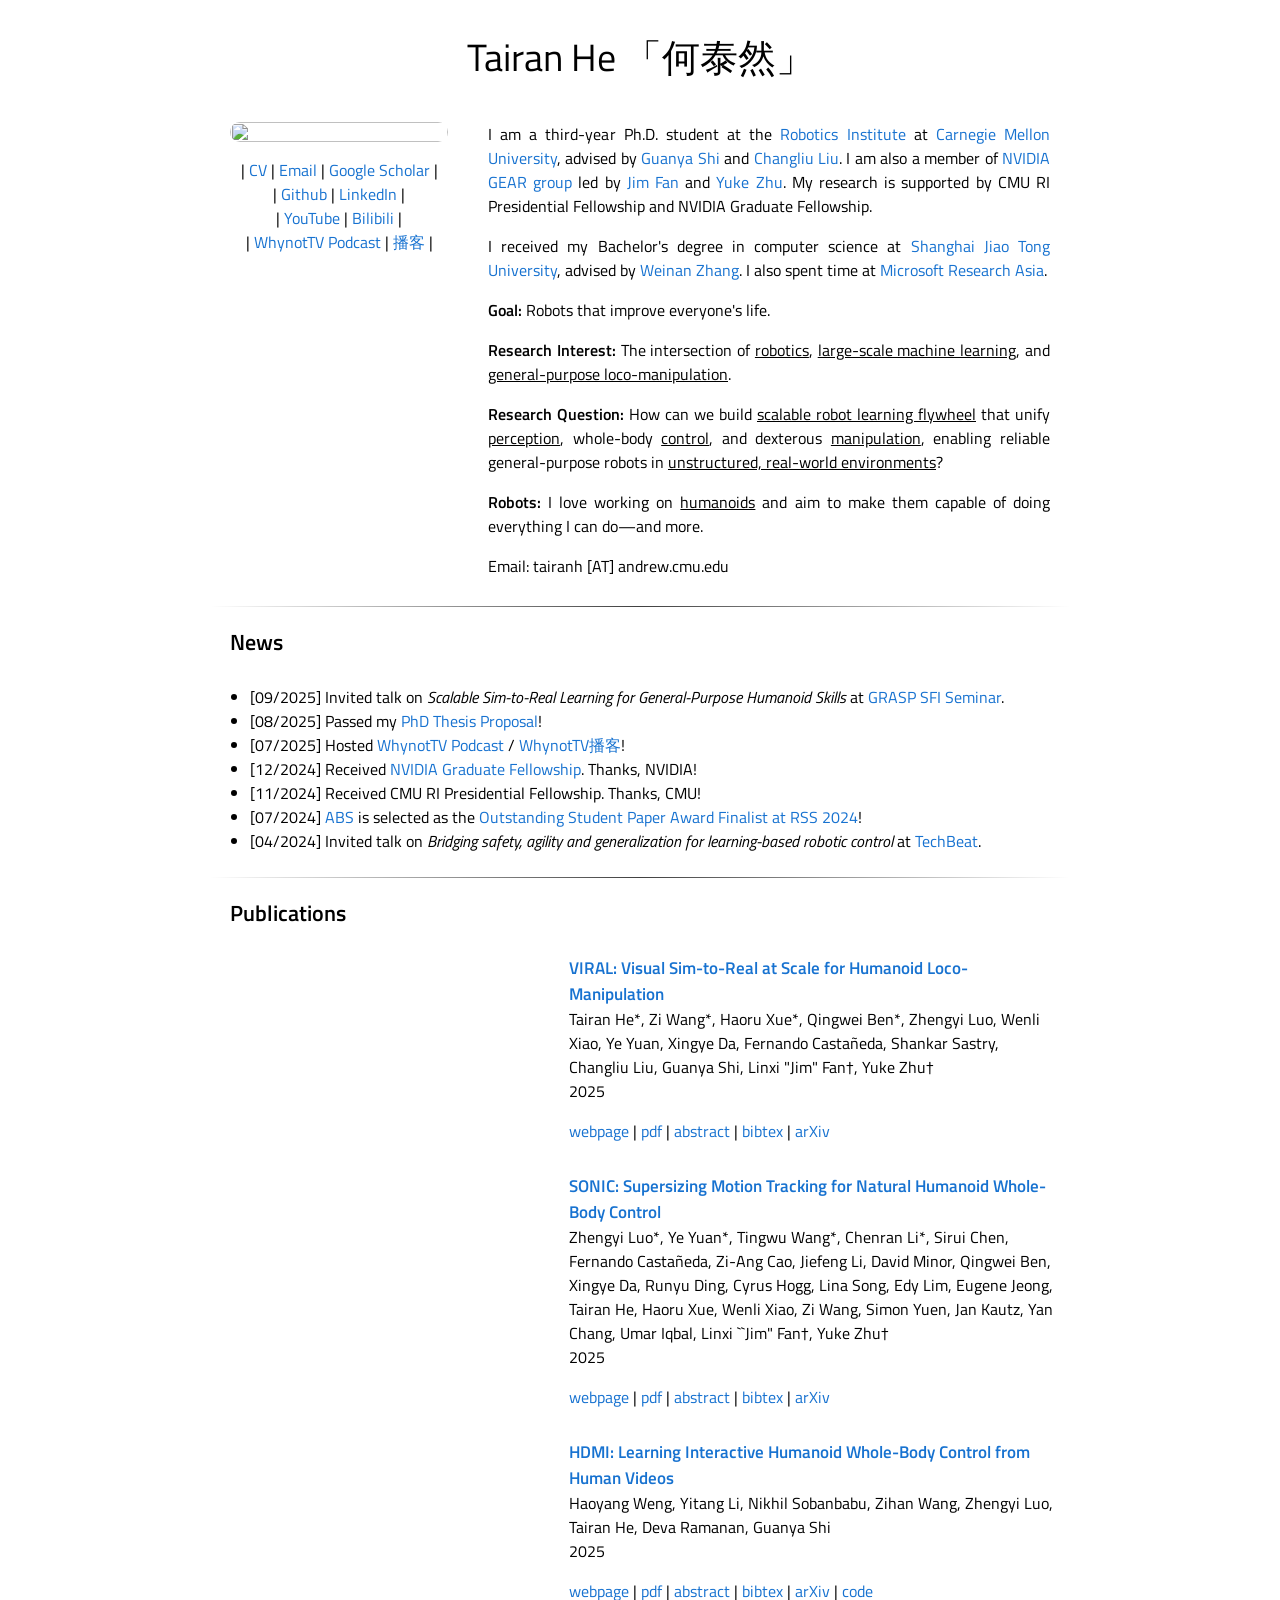
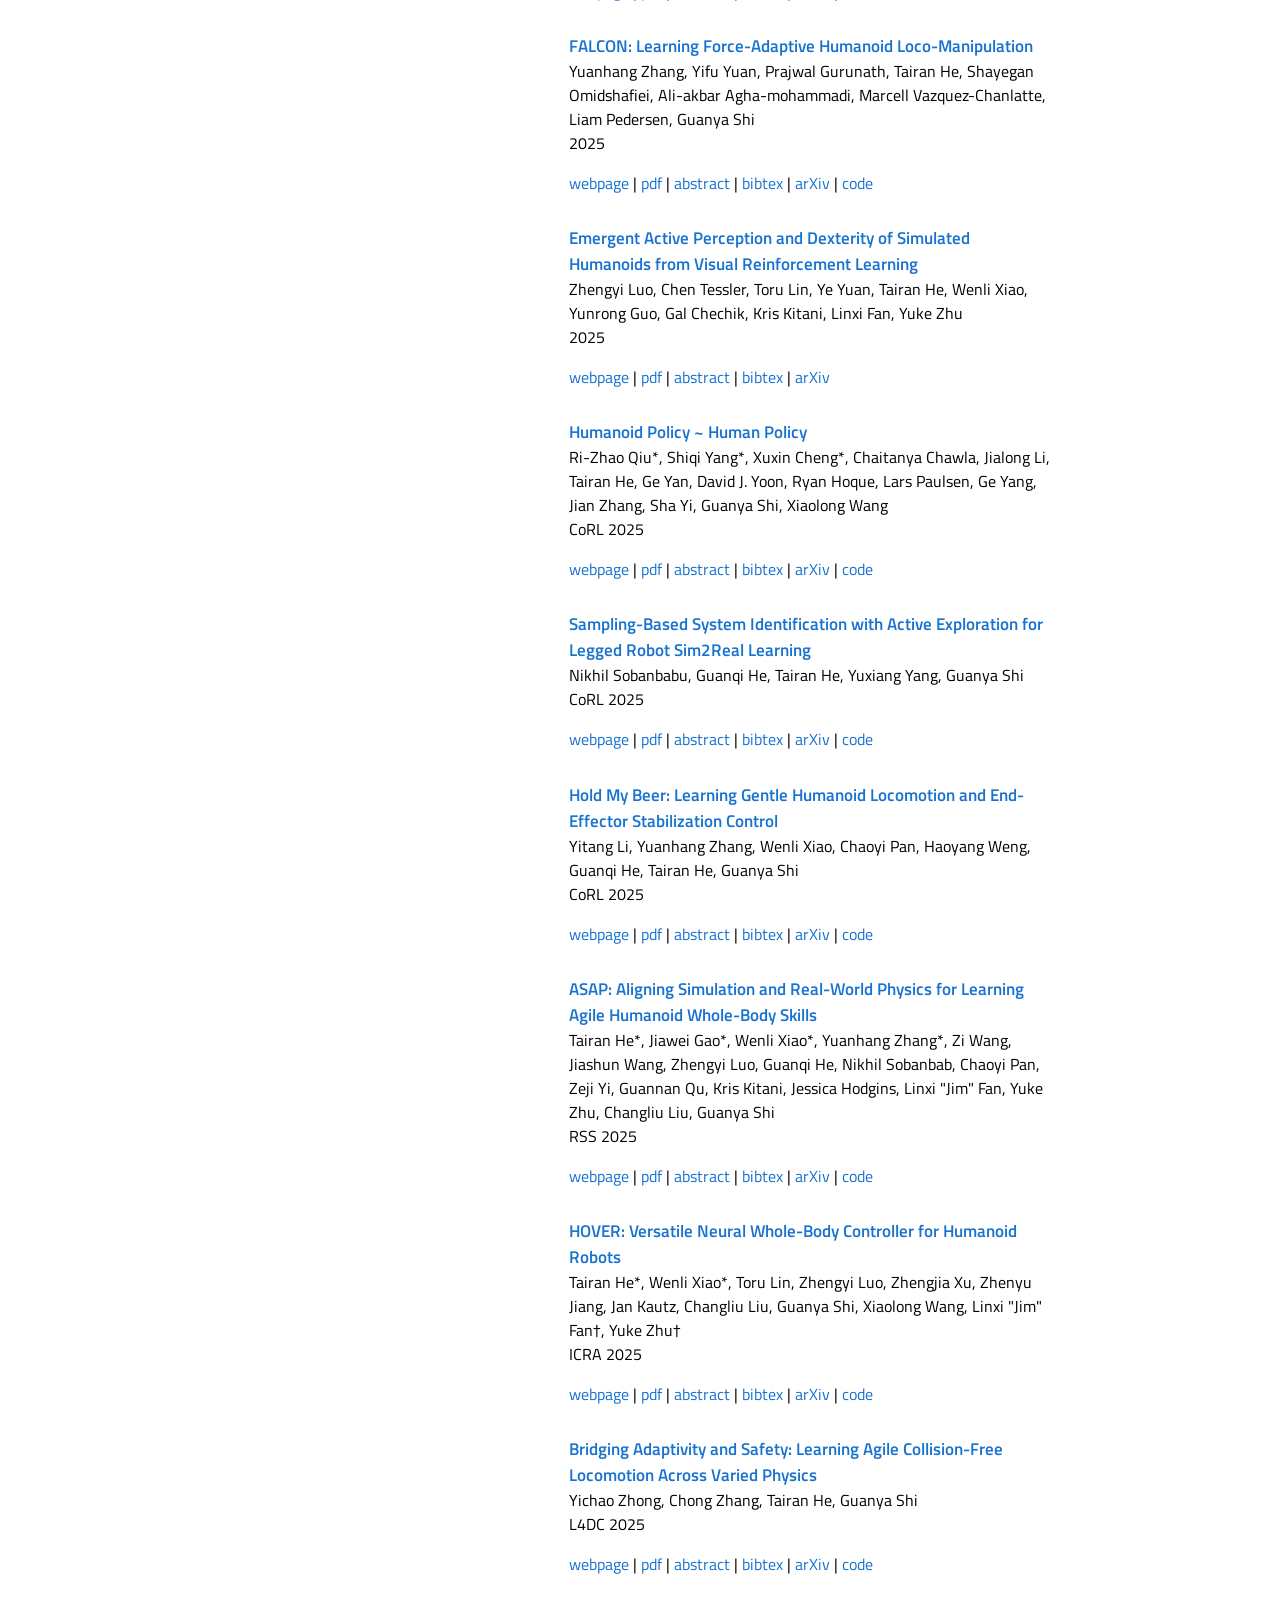
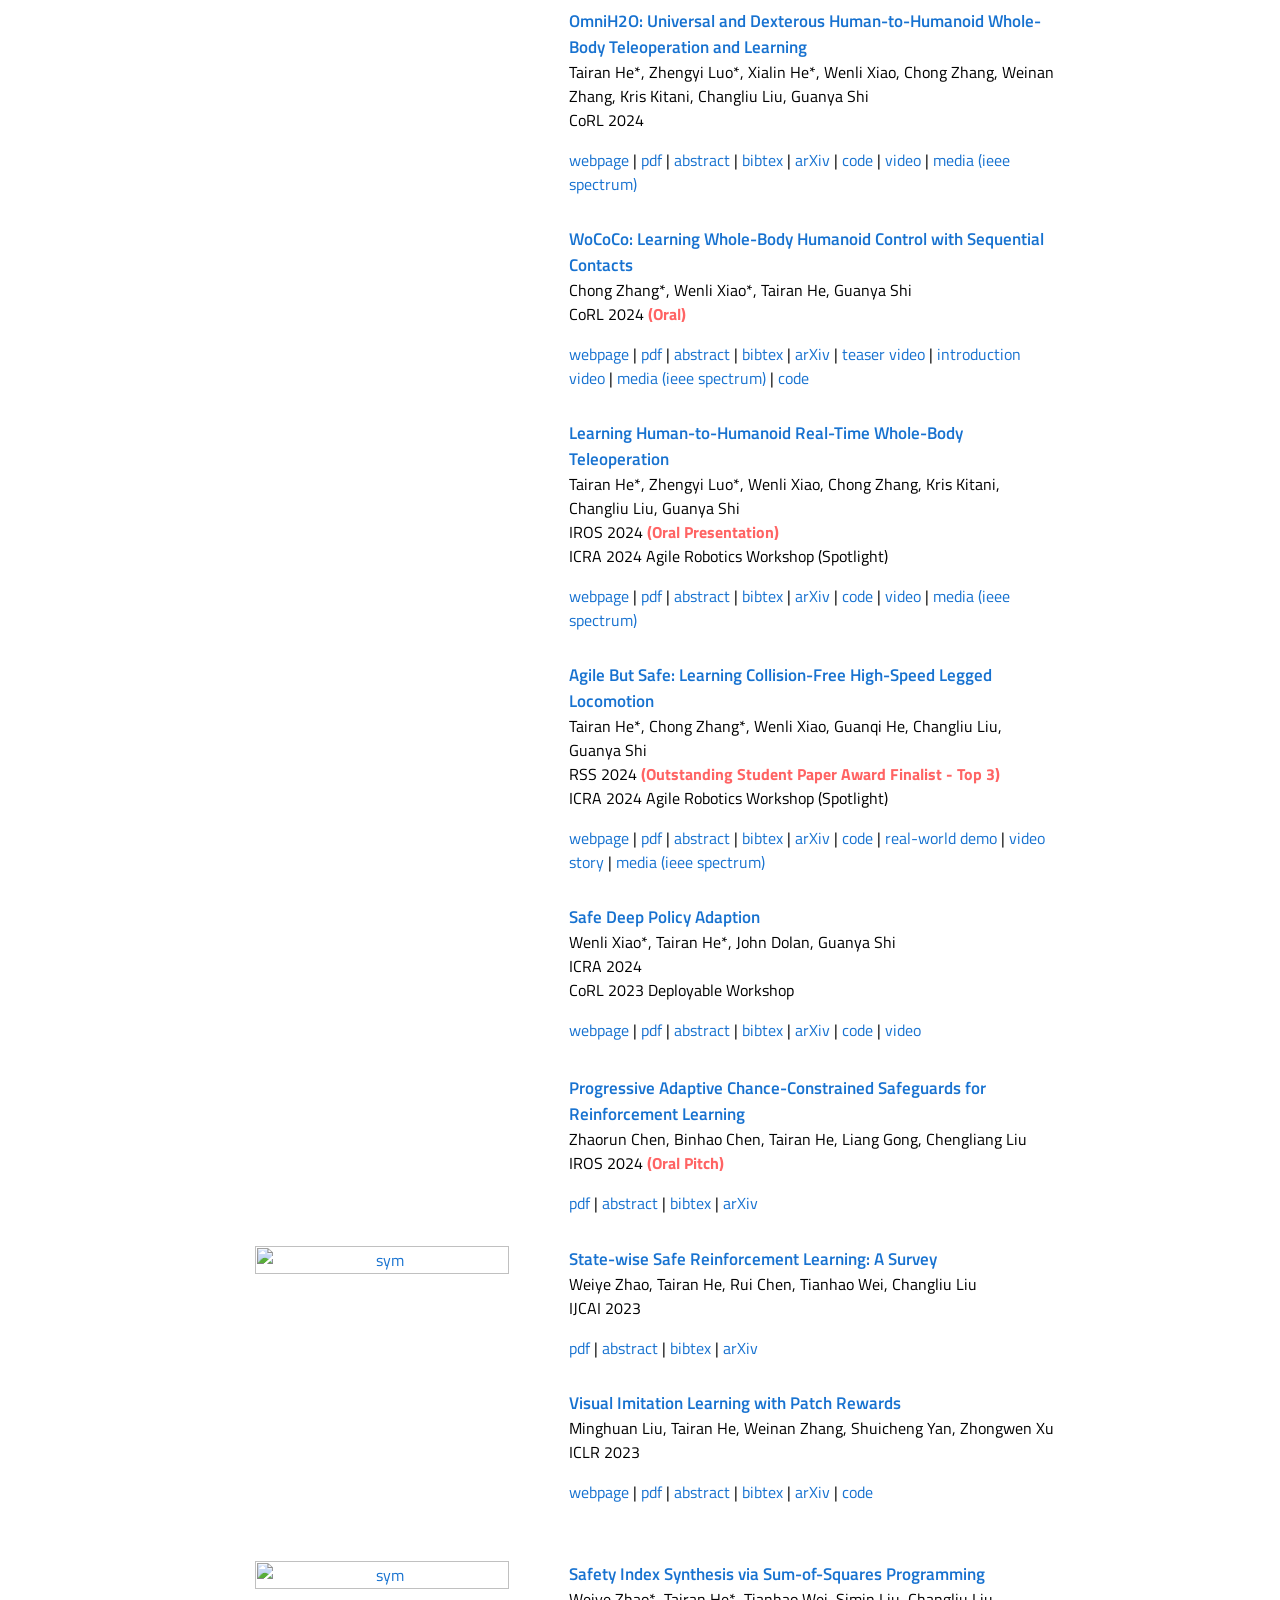
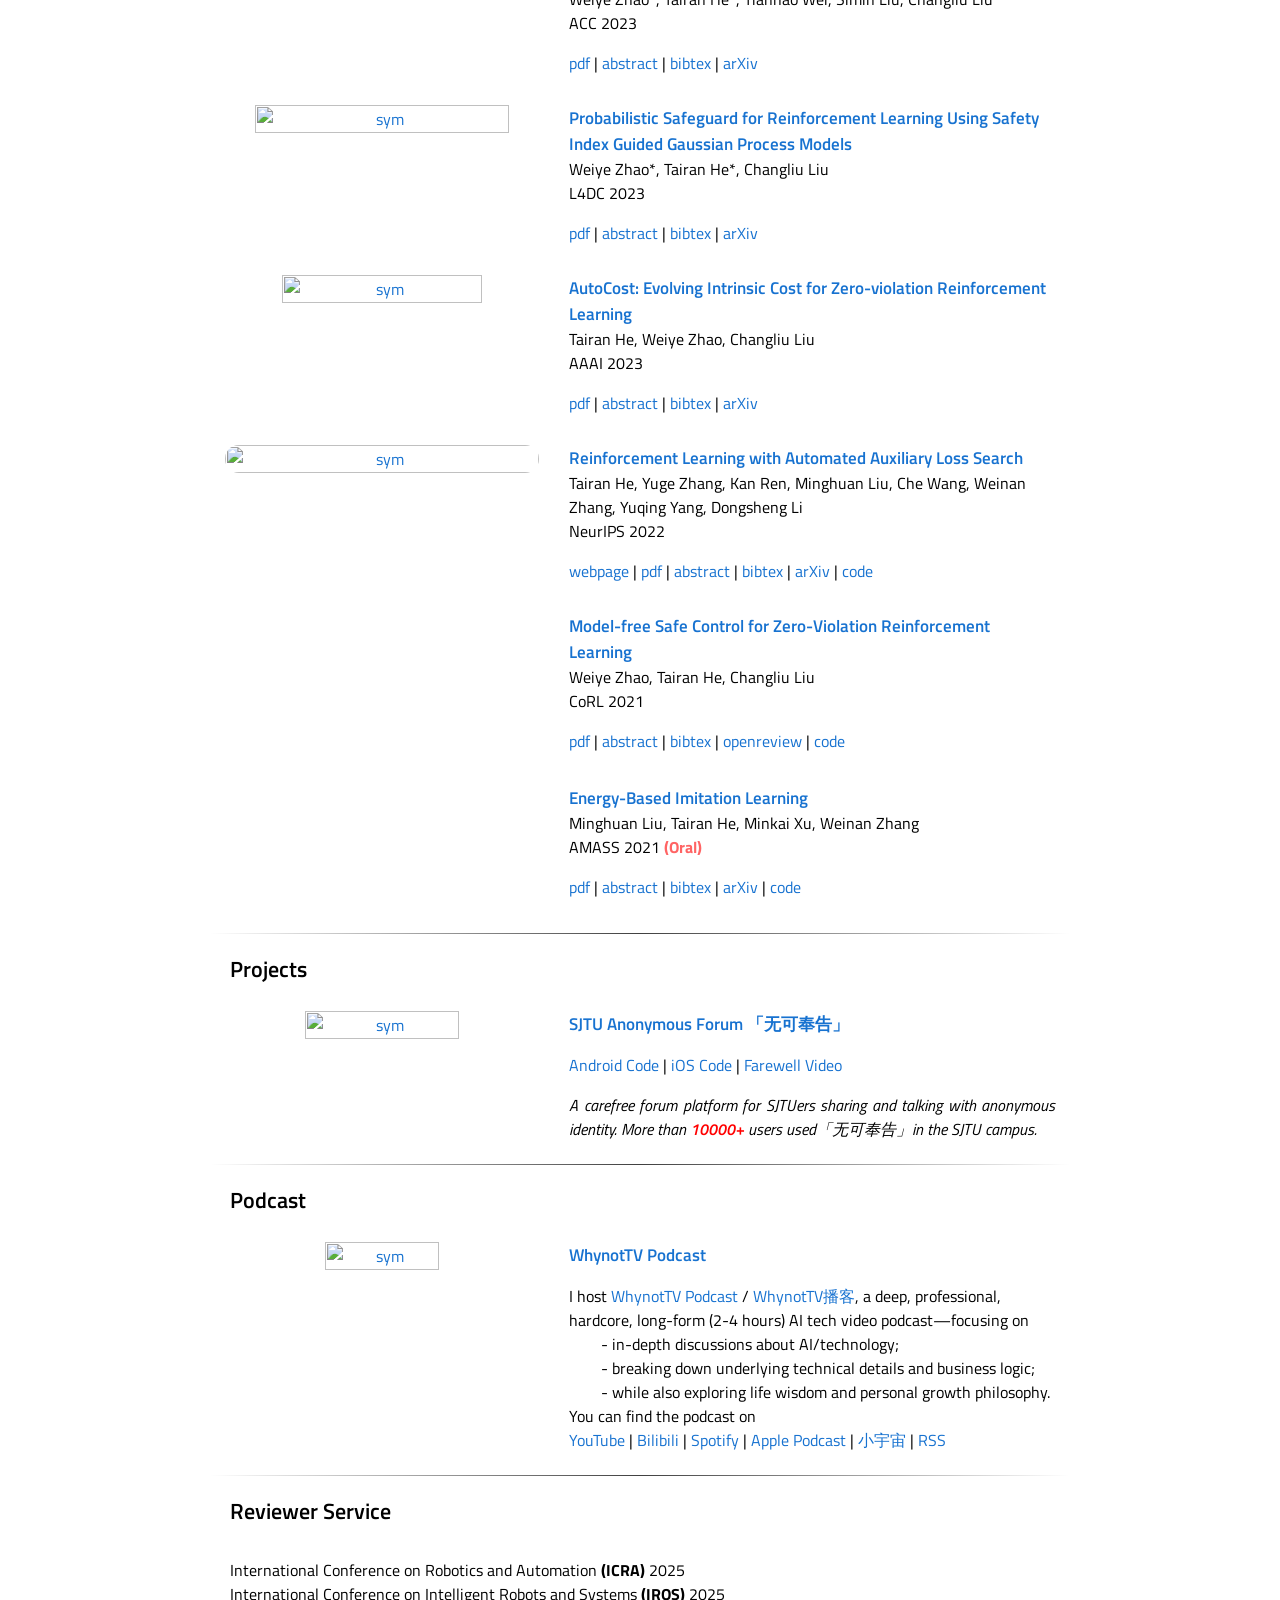
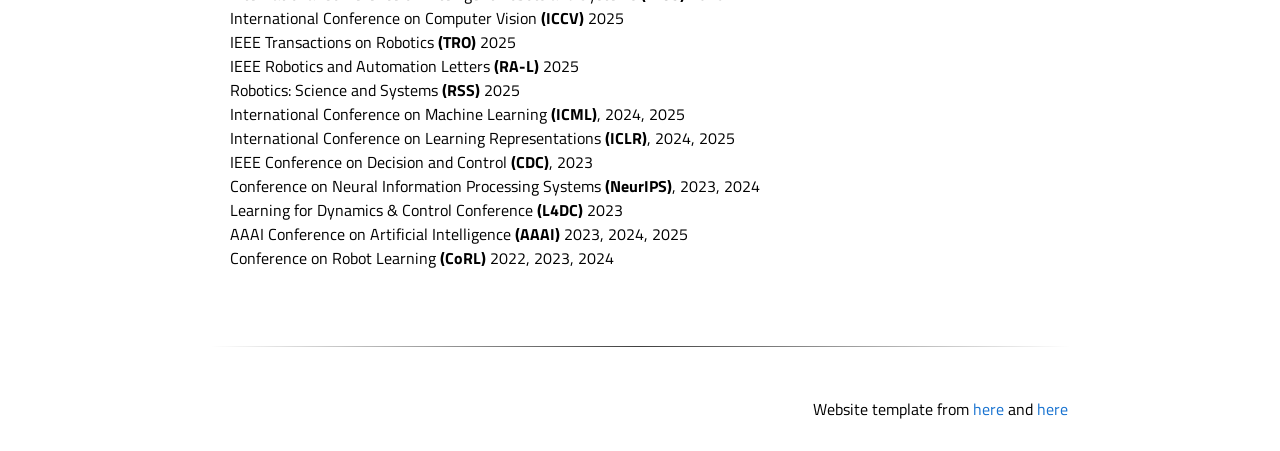
==== index.html @ a3a1bba8 "updated sonic and cv" ====
<!DOCTYPE HTML PUBLIC "-//W3C//DTD HTML 4.01 Transitional//EN">
<html>

<head>
  <meta name="generator" content="HTML Tidy for Linux/x86 (vers 11 February 2007), see www.w3.org">
  <style type="text/css">
  /* Design Credits: Jon Barron and Deepak Pathak and Abhishek Kar and Saurabh Gupta*/
  a {
  color: #1772d0;
  text-decoration:none;
  }
  a:focus, a:hover {
  color: #f09228;
  text-decoration:none;
  }
  body,td,th {
    font-family: 'Titillium Web', Verdana, Helvetica, sans-serif;
    font-size: 16px;
    font-weight: 400
  }
  heading {
    font-family: 'Titillium Web', Verdana, Helvetica, sans-serif;
    font-size: 17px; /* 19 */
    font-weight: 600 /* 1000 */
  }
  hr
  {
    border: 0;
    height: 1px;
    background-image: linear-gradient(to right, rgba(0, 0, 0, 0), rgba(0, 0, 0, 0.75), rgba(0, 0, 0, 0));
  }
  strong {
    font-family: 'Titillium Web', Verdana, Helvetica, sans-serif;
    font-size: 16px;
    font-weight: 600 /* 800 */
  }
  strongred {
    font-family: 'Titillium Web', Verdana, Helvetica, sans-serif;
    color: 'red' ;
    font-size: 16px
  }
  sectionheading {
    font-family: 'Titillium Web', Verdana, Helvetica, sans-serif;
    font-size: 22px;
    font-weight: 600
  }
  pageheading {
    font-family: 'Titillium Web', Verdana, Helvetica, sans-serif;
    font-size: 38px;
    font-weight: 400
  }
  .ImageBorder
  {
      border-width: 1px;
      border-color: Black;
  }
  </style>
  <link rel="shortcut icon" href="images/robot_icon.png">
  <script type="text/javascript" src="js/hidebib.js"></script>
  <title>Tairan He</title>
  <meta name="Tairan He's Homepage" http-equiv="Content-Type" content="Tairan He's Homepage">
  <link href='https://fonts.googleapis.com/css?family=Titillium+Web:400,600,400italic,600italic,300,300italic' rel='stylesheet' type='text/css'>
  <!-- Start : Google Analytics Code -->
  <script>
    (function(i,s,o,g,r,a,m){i['GoogleAnalyticsObject']=r;i[r]=i[r]||function(){
    (i[r].q=i[r].q||[]).push(arguments)},i[r].l=1*new Date();a=s.createElement(o),
    m=s.getElementsByTagName(o)[0];a.async=1;a.src=g;m.parentNode.insertBefore(a,m)
    })(window,document,'script','https://www.google-analytics.com/analytics.js','ga');
    ga('create', 'UA-XXXXX-Y', 'auto');
    ga('send', 'pageview');
    </script>
  <!-- End : Google Analytics Code -->
  <!-- Scramble Script by Jeff Donahue -->
  <script src="js/scramble.js"></script>
</head>
 
<body>
<table width="900" border="0" align="center" border="0" cellspacing="0" cellpadding="20">
  <tr><td>

<table width="100%" align="center" border="0" cellspacing="0" cellpadding="20">
  <p align="center">
    <pageheading>Tairan He 「何泰然」</pageheading><br>
  </p>

  <tr>
    <td width="30%" valign="top"><a href="images/tairan&h1_crop.JPG"><img src="images/tairan&h1_crop.JPG" width="100%" style="border-radius:15px"></a>
    <p align=center>
    | <a href="data/TairanHe_CV_20251127.pdf">CV</a> |
    <a href="mailto:tairanh@andrew.cmu.edu">Email</a> |
    <a href="https://scholar.google.com/citations?user=TVWH2U8AAAAJ">Google Scholar</a> |
    <br/>
    | <a href="https://github.com/TairanHe">Github</a> | 
    <a href="https://www.linkedin.com/in/tairan-he-41a904294/">LinkedIn</a> |
    <br/>
    | <a href="https://www.youtube.com/@whynottv1999">YouTube</a> | 
    <a href="https://space.bilibili.com/14145636">Bilibili</a> | 
    <br/>
    | <a href="/podcast_en">WhynotTV Podcast</a> | 
    <a href="/podcast_cn">播客</a> | 
    </p>
    <p align="center" style="margin-top:-8px;"><iframe id="twitter-widget-0" scrolling="no" frameborder="0" allowtransparency="true" allowfullscreen="true" class="twitter-follow-button twitter-follow-button-rendered" style="position: static; visibility: visible; width: 156px; height: 20px;" title="Twitter Follow Button" src="https://platform.twitter.com/widgets/follow_button.2f70fb173b9000da126c79afe2098f02.en.html#dnt=false&amp;id=twitter-widget-0&amp;lang=en&amp;screen_name=TairanHe99&amp;show_count=false&amp;show_screen_name=true&amp;size=m&amp;time=1706734206165" data-screen-name=""></iframe><script async="" src="https://platform.twitter.com/widgets.js" charset="utf-8"></script></p>
    </td>
    <td width="70%" valign="top" align="justify">
      <p>I am a third-year Ph.D. student at the <a href="https://www.ri.cmu.edu">Robotics Institute</a> at <a href="https://www.cmu.edu">Carnegie Mellon University</a>, advised by <a href="http://www.gshi.me"> Guanya Shi</a> and <a href="https://www.cs.cmu.edu/~cliu6/"> Changliu Liu</a>. I am also a member of <a href="https://research.nvidia.com/labs/gear/">NVIDIA GEAR group </a> led by <a href="https://jimfan.me/"> Jim Fan</a> and <a href="https://yukezhu.me/"> Yuke Zhu</a>. My research is supported by CMU RI Presidential Fellowship and NVIDIA Graduate Fellowship.
      </p>
      <p>I received my Bachelor's degree in computer science at <a href="http://en.sjtu.edu.cn"> Shanghai Jiao Tong University</a>, advised by <a href="http://wnzhang.net"> Weinan Zhang</a>. I also spent time at <a href="https://www.microsoft.com/en-us/research/lab/microsoft-research-asia/"> Microsoft Research Asia</a>.
      </p>
      <!-- <p>Goal: challenge conventional notions of what robots can achieve, develop robots that improves everyone's life. Focus: developing intelligent robots being able to do useful tasks with <u>intelligence, generalizability, agility and safety</u>. Method: learning-based methods that scale with the computation and data. Robots: Mobile robots, legged robots, robotic manipulators, and humanoid robots.
      </p> -->
      <p><strong>Goal:</strong> Robots that improve everyone's life.</p>
      <p><strong>Research Interest:</strong> The intersection of <u>robotics</u>, <u>large-scale machine learning</u>, and <u>general-purpose loco-manipulation</u>.</p>
      <p><strong>Research Question:</strong> How can we build <u>scalable robot learning flywheel</u> that unify <u>perception</u>, whole-body <u>control</u>, and dexterous <u>manipulation</u>, enabling reliable general-purpose robots in <u>unstructured, real-world environments</u>?</p>
      <p><strong>Robots:</strong> I love working on <u>humanoids</u> and aim to make them capable of doing everything I can do—and more.</p>
      
      <!-- <p><strong>Focus:</strong> How to build the <u>data flywheel for robotics</u> to unlock human-level athletic skills and semantic intelligence? How to make robots perform useful tasks with <u>adaptability, generalizability, agility, and safety</u>?</p>
      <p><strong>Method:</strong> Utilizing learning-based methods that scale with computation and data.</p> -->
      <p>Email: tairanh [AT] andrew.cmu.edu
      </p>
    </td>
  </tr>
</table>

<hr/>

<table width="100%" align="center" border="0" cellspacing="0" cellpadding="10">
  <tr><td><sectionheading>&nbsp;&nbsp;News</sectionheading></td></tr>
</table>
<table width="100%" align="center" border="0" cellspacing="0" cellpadding="15">
      <ul>
        <li>[09/2025] Invited talk on <i>Scalable Sim-to-Real Learning for General-Purpose Humanoid Skills</i> at <a href="https://www.youtube.com/watch?v=sRpx2hkap98">GRASP SFI Seminar</a>.</li> 
        <li>[08/2025] Passed my <a href="https://www.cs.cmu.edu/calendar/188964850">PhD Thesis Proposal</a>!</li> 
        <li>[07/2025] Hosted <a href="/podcast_en">WhynotTV Podcast</a> / <a href="/podcast_cn">WhynotTV播客</a>!</li> 
        <li>[12/2024] Received <a href="https://research.nvidia.com/graduate-fellowships/2025">NVIDIA Graduate Fellowship</a>. Thanks, NVIDIA!</li> 
        <li>[11/2024] Received CMU RI Presidential Fellowship. Thanks, CMU!</li> 
        <li>[07/2024] <a href="https://agile-but-safe.github.io/">ABS</a> is selected as the <a href="https://roboticsconference.org/2024/program/awards/">Outstanding Student Paper Award Finalist at RSS 2024</a>!</li>
        <li>[04/2024] Invited talk on <i>Bridging safety, agility and generalization for learning-based robotic control</i> at <a href="https://www.youtube.com/watch?v=p_Ks7mC1dN4">TechBeat</a>.</li> 
        <!-- <a href="javascript:toggleblock('news')">---- show more ----</a>
        <div id="news" style="display:none">
          <li>[11/2024] Received CMU RI Presidential Fellowship. Thanks, CMU!</li> 
        </div> -->

      </ul>
    </td>
  </tr>
  
</table>


<hr/>

<table width="100%" align="center" border="0" cellspacing="0" cellpadding="10">
  <tr><td><sectionheading>&nbsp;&nbsp;Publications</sectionheading></td></tr>
</table>


<table width="100%" align="center" border="0" cellspacing="0" cellpadding="15">


  <tr>
    <td width="40%" valign="top" align="center"><a href="https://viral-humanoid.github.io/">
    <video playsinline autoplay loop muted src="images/viral/viral-for-preview-v2-576P.mp4" poster="./images/loading-icon.gif" alt="sym" width="90%" style="padding-top:0px;padding-bottom:0px;border-radius:15px;"></video>
    </a></td>
    <td width="60%" valign="top">
      <p><a href="https://viral-humanoid.github.io/" id="VIRAL">
      <heading>VIRAL: Visual Sim-to-Real at Scale for Humanoid Loco-Manipulation</heading></a><br>
      Tairan He*, Zi Wang*, Haoru Xue*, Qingwei Ben*, Zhengyi Luo, Wenli Xiao, Ye Yuan, Xingye Da, Fernando Castañeda, Shankar Sastry, Changliu Liu, Guanya Shi, Linxi "Jim" Fan†, Yuke Zhu†<br>
      2025<br>
      </p>
      <div class="paper" id="hdmi">
      <a href="https://viral-humanoid.github.io/">webpage</a> |
      <a href="https://arxiv.org/abs/2511.15200">pdf</a> |
      <a href="javascript:toggleblock('viral_abs')">abstract</a> |
      <a shape="rect" href="javascript:togglebib('viral')" class="togglebib">bibtex</a> |
      <a href="https://arxiv.org/abs/2511.15200">arXiv</a>  

      

      <p align="justify"> <i id="viral_abs">A key barrier to the real-world deployment of humanoid robots is the lack of autonomous loco-manipulation skills. We introduce VIRAL, a visual sim-to-real framework that learns humanoid loco-manipulation entirely in simulation and deploys it zero-shot to real hardware. VIRAL follows a teacher-student design: a privileged RL teacher, operating on full state, learns long-horizon loco-manipulation using a delta action space and reference state initialization. A vision-based student policy is then distilled from the teacher via large-scale simulation with tiled rendering, trained with a mixture of online DAgger and behavior cloning. We find that compute scale is critical: scaling simulation to tens of GPUs (up to 64) makes both teacher and student training reliable, while low-compute regimes often fail. To bridge the sim-to-real gap, VIRAL combines large-scale visual domain randomization over lighting, materials, camera parameters, image quality, and sensor delays—with real-to-sim alignment of the dexterous hands and cameras. Deployed on a Unitree G1 humanoid, the resulting RGB-based policy performs continuous loco-manipulation for up to 54 cycles, generalizing to diverse spatial and appearance variations without any real-world fine-tuning, and approaching expert-level teleoperation performance. Extensive ablations dissect the key design choices required to make RGB-based humanoid loco-manipulation work in practice.</i></p>

<pre xml:space="preserve">
  @article{he2025viral,
    title={VIRAL: Visual Sim-to-Real at Scale for Humanoid Loco-Manipulation},
    author={He, Tairan and Wang, Zi and Xue, Haoru and Ben, Qingwei and Luo, Zhengyi and Xiao, Wenli and Yuan, Ye and Da, Xingye and Castañeda, Fernando and Sastry, Shankar and Liu, Changliu and Shi, Guanya and Fan, Linxi and Zhu, Yuke},
    journal={arXiv preprint arXiv:2511.15200},
    year={2025}
  }
</pre>
      </div>
    </td>
  </tr>




  <tr>
    <td width="40%" valign="top" align="center"><a href="https://nvlabs.github.io/SONIC/">
    <video playsinline autoplay loop muted src="images/sonic/sonic-preview_576P.mp4" poster="./images/loading-icon.gif" alt="sym" width="90%" style="padding-top:0px;padding-bottom:0px;border-radius:15px;"></video>
    </a></td>
    <td width="60%" valign="top">
      <p><a href="https://nvlabs.github.io/SONIC/" id="SONIC">
      <heading>SONIC: Supersizing Motion Tracking for Natural Humanoid Whole-Body Control</heading></a><br>
      Zhengyi Luo*, Ye Yuan*, Tingwu Wang*, Chenran Li*, Sirui Chen, Fernando Castañeda, Zi-Ang Cao, Jiefeng Li, David Minor, Qingwei Ben, Xingye Da, Runyu Ding, Cyrus Hogg, Lina Song, Edy Lim, Eugene Jeong, Tairan He, Haoru Xue, Wenli Xiao, Zi Wang, Simon Yuen, Jan Kautz, Yan Chang, Umar Iqbal, Linxi ``Jim" Fan†, Yuke Zhu†<br>
      2025<br>
      </p>
      <div class="paper" id="hdmi">
      <a href="https://nvlabs.github.io/SONIC/">webpage</a> |
      <a href="https://arxiv.org/abs/2511.07820">pdf</a> |
      <a href="javascript:toggleblock('sonic_abs')">abstract</a> |
      <a shape="rect" href="javascript:togglebib('sonic')" class="togglebib">bibtex</a> |
      <a href="https://arxiv.org/abs/2511.07820">arXiv</a>  

      

      <p align="justify"> <i id="sonic_abs">Despite the rise of billion-parameter foundation models trained across thousands of GPUs, similar scaling gains have not been shown for humanoid control. Current neural controllers for humanoids remain modest in size, target a limited behavior set, and are trained on a handful of GPUs over several days. We show that scaling up model capacity, data, and compute yields a generalist humanoid controller capable of creating natural and robust whole-body movements. Specifically, we posit motion tracking as a natural and scalable task for humanoid control, leverageing dense supervision from diverse motion-capture data to acquire human motion priors without manual reward engineering. We build a foundation model for motion tracking by scaling along three axes: network size (from 1.2M to 42M parameters), dataset volume (over 100M frames, 700 hours of high-quality motion data), and compute (9k GPU hours). Beyond demonstrating the benefits of scale, we show the practical utility of our model through two mechanisms: (1) a real-time universal kinematic planner that bridges motion tracking to downstream task execution, enabling natural and interactive control, and (2) a unified token space that supports various motion input interfaces, such as VR teleoperation devices, human videos, and vision-language-action (VLA) models, all using the same policy. Scaling motion tracking exhibits favorable properties: performance improves steadily with increased compute and data diversity, and learned representations generalize to unseen motions, establishing motion tracking at scale as a practical foundation for humanoid control.</i></p>

<pre xml:space="preserve">
  @article{luo2025sonic,
    title={SONIC: Supersizing Motion Tracking for Natural Humanoid Whole-Body Control},
    author={Luo, Zhengyi and Yuan, Ye and Wang, Tingwu and Li, Chenran and Chen, Sirui and Casta\~neda, Fernando and Cao, Zi-Ang and Li, Jiefeng and Minor, David and Ben, Qingwei and Da, Xingye and Ding, Runyu and Hogg, Cyrus and Song, Lina and Lim, Edy and Jeong, Eugene and He, Tairan and Xue, Haoru and Xiao, Wenli and Wang, Zi and Yuen, Simon and Kautz, Jan and Chang, Yan and Iqbal, Umar and Fan, Linxi and Zhu, Yuke},
    journal={arXiv preprint arXiv:2511.07820},
    year={2025}
  }
</pre>
      </div>
    </td>
  </tr>





  <tr>
    <td width="40%" valign="top" align="center"><a href="https://hdmi-humanoid.github.io/#/">
    <video playsinline autoplay loop muted src="images/hdmi/suitcase-D9lPef67.mp4" poster="./images/loading-icon.gif" alt="sym" width="90%" style="padding-top:0px;padding-bottom:0px;border-radius:15px;"></video>
    </a></td>
    <td width="60%" valign="top">
      <p><a href="https://hdmi-humanoid.github.io/#/" id="HDMI">
      <heading>HDMI: Learning Interactive Humanoid Whole-Body Control from Human Videos</heading></a><br>
      Haoyang Weng, Yitang Li, Nikhil Sobanbabu, Zihan Wang, Zhengyi Luo, Tairan He, Deva Ramanan, Guanya Shi<br>
      2025<br>
      </p>
      <div class="paper" id="hdmi">
      <a href="https://hdmi-humanoid.github.io/#/">webpage</a> |
      <a href="https://arxiv.org/abs/2509.16757">pdf</a> |
      <a href="javascript:toggleblock('hdmi_abs')">abstract</a> |
      <a shape="rect" href="javascript:togglebib('hdmi')" class="togglebib">bibtex</a> |
      <a href="https://arxiv.org/abs/2509.16757">arXiv</a>  |
      <a href="https://github.com/LeCAR-Lab/HDMI">code</a> 

      

      <p align="justify"> <i id="hdmi_abs">Enabling robust whole-body humanoid-object interaction (HOI) remains challenging due to motion data scarcity and the contact-rich nature. We present HDMI (HumanoiD iMitation for Interaction), a simple and general framework that learns whole-body humanoid-object interaction skills directly from monocular RGB videos. Our pipeline (i) extracts and retargets human and object trajectories from unconstrained videos to build structured motion datasets, (ii) trains a reinforcement learning (RL) policy to co-track robot and object states with three key designs: a unified object representation, a residual action space, and a general interaction reward, and (iii) zero-shot deploys the RL policies on real humanoid robots. Extensive sim-to-real experiments on a Unitree G1 humanoid demonstrate the robustness and generality of our approach: HDMI achieves 67 consecutive door traversals and successfully performs 6 distinct loco-manipulation tasks in the real world and 14 tasks in simulation. Our results establish HDMI as a simple and general framework for acquiring interactive humanoid skills from human videos.</i></p>

<pre xml:space="preserve">
  @article{weng2025hdmi,
    title={HDMI: Learning Interactive Humanoid Whole-Body Control from Human Videos},
    author={Weng, Haoyang and Li, Yitang and Sobanbabu, Nikhil and Wang, Zihan and Luo, Zhengyi and He, Tairan and Ramanan, Deva and Shi, Guanya},
    journal={arXiv preprint arXiv:2509.16757},
    year={2025}
  }
</pre>
      </div>
    </td>
  </tr>












  <tr>
    <td width="40%" valign="top" align="center"><a href="https://lecar-lab.github.io/falcon-humanoid/">
    <video playsinline autoplay loop muted src="images/falcon/heavy_lifting_falcon_mask_h264.mp4" poster="./images/loading-icon.gif" alt="sym" width="90%" style="padding-top:0px;padding-bottom:0px;border-radius:15px;"></video>
    </a></td>
    <td width="60%" valign="top">
      <p><a href="https://lecar-lab.github.io/falcon-humanoid/" id="FALCON">
      <heading>FALCON: Learning Force-Adaptive Humanoid Loco-Manipulation</heading></a><br>
      Yuanhang Zhang, Yifu Yuan, Prajwal Gurunath, Tairan He, Shayegan Omidshafiei, Ali-akbar Agha-mohammadi, Marcell Vazquez-Chanlatte, Liam Pedersen, Guanya Shi<br>
      2025<br>
      </p>
      <div class="paper" id="falcon">
      <a href="https://lecar-lab.github.io/falcon-humanoid/">webpage</a> |
      <a href="https://arxiv.org/abs/2505.06776">pdf</a> |
      <a href="javascript:toggleblock('falcon_abs')">abstract</a> |
      <a shape="rect" href="javascript:togglebib('falcon')" class="togglebib">bibtex</a> |
      <a href="https://arxiv.org/abs/2505.06776">arXiv</a> |
      <a href="https://github.com/LeCAR-Lab/FALCON">code</a> 

      

      <p align="justify"> <i id="falcon_abs">Humanoid loco-manipulation holds transformative potential for daily service and industrial tasks, yet achieving precise, robust whole-body control with 3D end-effector force interaction remains a major challenge. Prior approaches are often limited to lightweight tasks or quadrupedal/wheeled platforms. To overcome these limitations, we propose FALCON, a dual-agent reinforcement-learning-based framework for robust force-adaptive humanoid loco-manipulation. FALCON decomposes whole-body control into two specialized agents: (1) a lower-body agent ensuring stable locomotion under external force disturbances, and (2) an upper-body agent precisely tracking end-effector positions with implicit adaptive force compensation. These two agents are jointly trained in simulation with a force curriculum that progressively escalates the magnitude of external force exerted on the end effector while respecting torque limits. Experiments demonstrate that, compared to the baselines, FALCON achieves 2x more accurate upper-body joint tracking, while maintaining robust locomotion under force disturbances and achieving faster training convergence. Moreover, FALCON enables policy training without embodiment-specific reward or curriculum tuning. Using the same training setup, we obtain policies that are deployed across multiple humanoids, enabling forceful loco-manipulation tasks such as transporting payloads (0-20N force), cart-pulling (0-100N), and door-opening (0-40N) in the real world.</i></p>

<pre xml:space="preserve">
  @article{zhang2025falcon,
    title={FALCON: Learning Force-Adaptive Humanoid Loco-Manipulation},
    author={Zhang, Yuanhang and Yuan, Yifu and Gurunath, Prajwal and He, Tairan and Omidshafiei, Shayegan and Agha-mohammadi, Ali-akbar and Vazquez-Chanlatte, Marcell and Pedersen, Liam and Shi, Guanya},
    journal={arXiv preprint arXiv:2505.06776},
    year={2025}
  }
</pre>
      </div>
    </td>
  </tr>









  <tr>
    <td width="40%" valign="top" align="center"><a href="https://www.zhengyiluo.com/PDC-Site/">
    <video playsinline autoplay loop muted src="images/pdc/kitchen.mp4" poster="./images/loading-icon.gif" alt="sym" width="90%" style="padding-top:0px;padding-bottom:0px;border-radius:15px;"></video>
    </a></td>
    <td width="60%" valign="top">
      <p><a href="https://www.zhengyiluo.com/PDC-Site/" id="PDC">
      <heading>Emergent Active Perception and Dexterity of Simulated Humanoids from Visual Reinforcement Learning</heading></a><br>
      Zhengyi Luo, Chen Tessler, Toru Lin, Ye Yuan, Tairan He, Wenli Xiao, Yunrong Guo, Gal Chechik, Kris Kitani, Linxi Fan, Yuke Zhu<br>
      2025<br>
      </p>
      <div class="paper" id="pdc">
      <a href="https://www.zhengyiluo.com/PDC-Site/">webpage</a> |
      <a href="https://arxiv.org/abs/2505.12278">pdf</a> |
      <a href="javascript:toggleblock('pdc_abs')">abstract</a> |
      <a shape="rect" href="javascript:togglebib('pdc')" class="togglebib">bibtex</a> |
      <a href="https://arxiv.org/abs/2505.12278">arXiv</a> 

      

      <p align="justify"> <i id="pdc_abs">Human behavior is fundamentally shaped by visual perception -- our ability to interact with the world depends on actively gathering relevant information and adapting our movements accordingly. Behaviors like searching for objects, reaching, and hand-eye coordination naturally emerge from the structure of our sensory system. Inspired by these principles, we introduce Perceptive Dexterous Control (PDC), a framework for vision-driven dexterous whole-body control with simulated humanoids. PDC operates solely on egocentric vision for task specification, enabling object search, target placement, and skill selection through visual cues, without relying on privileged state information (e.g., 3D object positions and geometries). This perception-as-interface paradigm enables learning a single policy to perform multiple household tasks, including reaching, grasping, placing, and articulated object manipulation. We also show that training from scratch with reinforcement learning can produce emergent behaviors such as active search. These results demonstrate how vision-driven control and complex tasks induce human-like behaviors and can serve as the key ingredients in closing the perception-action loop for animation, robotics, and embodied AI.</i></p>

<pre xml:space="preserve">
  @article{luo2025emergent,
    title={Emergent Active Perception and Dexterity of Simulated Humanoids from Visual Reinforcement Learning},
    author={Luo, Zhengyi and Tessler, Chen and Lin, Toru and Yuan, Ye and He, Tairan and Xiao, Wenli and Guo, Yunrong and Chechik, Gal and Kitani, Kris and Fan, Linxi and others},
    journal={arXiv preprint arXiv:2505.12278},
    year={2025}
  }
</pre>
      </div>
    </td>
  </tr>






  <tr>
    <td width="40%" valign="top" align="center"><a href="https://human-as-robot.github.io/">
    <video playsinline autoplay loop muted src="images/hat/hat_demo.mp4" poster="./images/loading-icon.gif" alt="sym" width="90%" style="padding-top:0px;padding-bottom:0px;border-radius:15px;"></video>
    </a></td>
    <td width="60%" valign="top">
      <p><a href="https://human-as-robot.github.io/" id="HAT">
      <heading>Humanoid Policy ~ Human Policy</heading></a><br>
      Ri-Zhao Qiu*, Shiqi Yang*, Xuxin Cheng*, Chaitanya Chawla, Jialong Li, Tairan He, Ge Yan, David J. Yoon, Ryan Hoque, Lars Paulsen, Ge Yang, Jian Zhang, Sha Yi, Guanya Shi, Xiaolong Wang<br>
      CoRL 2025<br>
      </p>
      <div class="paper" id="hat">
      <a href="https://human-as-robot.github.io/">webpage</a> |
      <a href="https://arxiv.org/pdf/2503.13441">pdf</a> |
      <a href="javascript:toggleblock('hat_abs')">abstract</a> |
      <a shape="rect" href="javascript:togglebib('hat')" class="togglebib">bibtex</a> |
      <a href="https://arxiv.org/abs/2503.13441">arXiv</a> |
      <a href="https://github.com/RogerQi/human-policy">code</a> 

      

      <p align="justify"> <i id="hat_abs">Training manipulation policies for humanoid robots with diverse data enhance their robustness and generalization across tasks and platforms. However, learning solely from robot demonstrations is labor-intensive, requiring expensive tele-operated data collection which is difficult to scale. This paper investigates a more scalable data source, egocentric human demonstrations, to serve as cross-embodiment training data for robot learning. We mitigate the embodiment gap between humanoids and humans from both the data and modeling perspectives. We collect an egocentric task-oriented dataset (PH2D) that is directly aligned with humanoid manipulation demonstrations. We then train a human-humanoid behavior policy, which we term Human Action Transformer (HAT). The state-action space of HAT is unified for both humans and humanoid robots and can be differentiably retargeted to robot actions. Co-trained with smaller-scale robot data, HAT directly models humanoid robots and humans as different embodiments without additional supervision. We show that human data improves both generalization and robustness of HAT with significantly better data collection efficiency.</i></p>

<pre xml:space="preserve">
  @article{qiu2025-humanpolicy,
    title={Humanoid Policy \~{} Human Policy},
    author={Ri-Zhao Qiu and Shiqi Yang and Xuxin Cheng and Chaitanya Chawla and Jialong Li and Tairan He and Ge Yan and David J. Yoon and Ryan Hoque and Lars Paulsen and Ge Yang and Jian Zhang and Sha Yi and Guanya Shi and Xiaolong Wang},
    journal={arXiv preprint arXiv:2503.13441},
    year={2025}
  }
</pre>
      </div>
    </td>
  </tr>







  <tr>
    <td width="40%" valign="top" align="center"><a href="https://lecar-lab.github.io/spi-active_/">
    <video playsinline autoplay loop muted src="images/spi-active/fj_spi-active.mp4" poster="./images/loading-icon.gif" alt="sym" width="90%" style="padding-top:0px;padding-bottom:0px;border-radius:15px;"></video>
    </a></td>
    <td width="60%" valign="top">
      <p><a href="https://lecar-lab.github.io/spi-active_/" id="SPI-ACTIVE">
      <heading>Sampling-Based System Identification with Active Exploration for Legged Robot Sim2Real Learning</heading></a><br>
      Nikhil Sobanbabu, Guanqi He, Tairan He, Yuxiang Yang, Guanya Shi<br>
      CoRL 2025<br>
      </p>
      <div class="paper" id="spi-active">
      <a href="https://lecar-lab.github.io/spi-active_/">webpage</a> |
      <a href="https://arxiv.org/abs/2505.14266">pdf</a> |
      <a href="javascript:toggleblock('spi-active_abs')">abstract</a> |
      <a shape="rect" href="javascript:togglebib('spi-active')" class="togglebib">bibtex</a> |
      <a href="https://arxiv.org/abs/2505.14266">arXiv</a> |
      <a href="https://github.com/LeCAR-Lab/SPI-Active">code</a> 

      

      <p align="justify"> <i id="spi-active_abs">Sim-to-real discrepancies hinder learning-based policies from achieving high-precision tasks in the real world. While Domain Randomization (DR) is commonly used to bridge this gap, it often relies on heuristics and can lead to overly conservative policies with degrading performance when not properly tuned. System Identification (Sys-ID) offers a targeted approach, but standard techniques rely on differentiable dynamics and/or direct torque measurement, assumptions that rarely hold for contact-rich legged systems. To this end, we present SPI-Active (Sampling-based Parameter Identification with Active Exploration), a two-stage framework that estimates physical parameters of legged robots to minimize the sim-to-real gap. SPI-Active robustly identifies key physical parameters through massive parallel sampling, minimizing state prediction errors between simulated and real-world trajectories. To further improve the informativeness of collected data, we introduce an active exploration strategy that maximizes the Fisher Information of the collected real-world trajectories via optimizing the input commands of an exploration policy. This targeted exploration leads to accurate identification and better generalization across diverse tasks. Experiments demonstrate that SPI-Active enables precise sim-to-real transfer of learned policies to the real world, outperforming baselines by 42-63% in various locomotion tasks.</i></p>

<pre xml:space="preserve">
  @article{sobanbabu2025sampling,
    title={Sampling-based system identification with active exploration for legged robot sim2real learning},
    author={Sobanbabu, Nikhil and He, Guanqi and He, Tairan and Yang, Yuxiang and Shi, Guanya},
    journal={arXiv preprint arXiv:2505.14266},
    year={2025}
  }
</pre>
      </div>
    </td>
  </tr>







  <tr>
    <td width="40%" valign="top" align="center"><a href="https://lecar-lab.github.io/SoFTA/">
    <video playsinline autoplay loop muted src="images/softa/hold-my-beer-push-1.mp4" poster="./images/loading-icon.gif" alt="sym" width="90%" style="padding-top:0px;padding-bottom:0px;border-radius:15px;"></video>
    </a></td>
    <td width="60%" valign="top">
      <p><a href="https://lecar-lab.github.io/SoFTA/" id="SOFTA">
      <heading>Hold My Beer: Learning Gentle Humanoid Locomotion and End-Effector Stabilization Control</heading></a><br>
      Yitang Li, Yuanhang Zhang, Wenli Xiao, Chaoyi Pan, Haoyang Weng, Guanqi He, Tairan He, Guanya Shi<br>
      CoRL 2025<br>
      </p>
      <div class="paper" id="softa">
      <a href="https://lecar-lab.github.io/SoFTA/">webpage</a> |
      <a href="https://arxiv.org/abs/2505.24198">pdf</a> |
      <a href="javascript:toggleblock('softa_abs')">abstract</a> |
      <a shape="rect" href="javascript:togglebib('softa')" class="togglebib">bibtex</a> |
      <a href="https://arxiv.org/abs/2505.24198">arXiv</a> |
      <a href="https://github.com/LeCAR-Lab/SoFTA">code</a> 

      

      <p align="justify"> <i id="softa_abs">Can your humanoid walk up and hand you a full cup of beer, without spilling a drop? While humanoids are increasingly featured in flashy demos like dancing, delivering packages, traversing rough terrain, fine-grained control during locomotion remains a significant challenge. In particular, stabilizing a filled end-effector (EE) while walking is far from solved, due to a fundamental mismatch in task dynamics: locomotion demands slow-timescale, robust control, whereas EE stabilization requires rapid, high-precision corrections. To address this, we propose SoFTA, a Slow-Fast Two-Agent framework that decouples upper-body and lower-body control into separate agents operating at different frequencies and with distinct rewards. This temporal and objective separation mitigates policy interference and enables coordinated whole-body behavior. SoFTA executes upper-body actions at 100 Hz for precise EE control and lower-body actions at 50 Hz for robust gait. It reduces EE acceleration by 2-5x relative to baselines and performs much closer to human-level stability, enabling delicate tasks such as carrying nearly full cups, capturing steady video during locomotion, and disturbance rejection with EE stability.</i></p>

<pre xml:space="preserve">
  @inproceedings{li2025hold,
    title={Hold My Beer: Learning Gentle Humanoid Locomotion and End-Effector Stabilization Control},
    author={Li, Yitang and Zhang, Yuanhang and Xiao, Wenli and Pan, Chaoyi and Weng, Haoyang and He, Guanqi and He, Tairan and Shi, Guanya},
    booktitle={RSS 2025 Workshop on Whole-body Control and Bimanual Manipulation: Applications in Humanoids and Beyond}
  }
</pre>
      </div>
    </td>
  </tr>









  <tr>
    <td width="40%" valign="top" align="center"><a href="https://agile.human2humanoid.com/">
    <video playsinline autoplay loop muted src="images/asap/asap-preview-gif-720P.mp4" poster="./images/loading-icon.gif" alt="sym" width="90%" style="padding-top:0px;padding-bottom:0px;border-radius:15px;"></video>
    </a></td>
    <td width="60%" valign="top">
      <p><a href="https://agile.human2humanoid.com/" id="ASAP">
      <heading>ASAP: Aligning Simulation and Real-World Physics for Learning Agile Humanoid Whole-Body Skills</heading></a><br>
      Tairan He*, Jiawei Gao*, Wenli Xiao*, Yuanhang Zhang*, Zi Wang, Jiashun Wang, Zhengyi Luo, Guanqi He, Nikhil Sobanbab, Chaoyi Pan, Zeji Yi, Guannan Qu, Kris Kitani, Jessica Hodgins, Linxi "Jim" Fan, Yuke Zhu, Changliu Liu, Guanya Shi <br>
      RSS 2025<br>
      </p>
      <div class="paper" id="asap">
      <a href="https://agile.human2humanoid.com/">webpage</a> |
      <a href="https://agile.human2humanoid.com/static/asap.pdf">pdf</a> |
      <a href="javascript:toggleblock('asap_abs')">abstract</a> |
      <a shape="rect" href="javascript:togglebib('asap')" class="togglebib">bibtex</a> |
      <a href="https://arxiv.org/abs/2502.01143">arXiv</a> |
      <a href="https://github.com/LeCAR-Lab/ASAP">code</a> 

      

      <p align="justify"> <i id="asap_abs">Humanoid robots hold the potential for unparalleled versatility in performing human-like, whole-body skills. However, achieving agile and coordinated whole-body motions remains a significant challenge due to the dynamics mismatch between simulation and the real world. Existing approaches, such as system identification (SysID) and domain randomization (DR) methods, often rely on labor-intensive parameter tuning or result in overly conservative policies that sacrifice agility. In this paper, we present ASAP (Aligning Simulation and Real-World Physics), a two-stage framework designed to tackle the dynamics mismatch and enable agile humanoid whole-body skills. In the first stage, we pre-train motion tracking policies in simulation using retargeted human motion data. In the second stage, we deploy the policies in the real world and collect real-world data to train a delta (residual) action model that compensates for the dynamics mismatch. Then, ASAP fine-tunes pre-trained policies with the delta action model integrated into the simulator to align effectively with real-world dynamics. We evaluate ASAP across three transfer scenarios: IsaacGym to IsaacSim, IsaacGym to Genesis, and IsaacGym to the real-world Unitree G1 humanoid robot. Our approach significantly improves agility and whole-body coordination across various dynamic motions, reducing tracking error compared to SysID, DR, and delta dynamics learning baselines. ASAP enables highly agile motions that were previously difficult to achieve, demonstrating the potential of delta action learning in bridging simulation and real-world dynamics. These results suggest a promising sim-to-real direction for developing more expressive and agile humanoids.</i></p>

<pre xml:space="preserve">
  @article{he2024asap,
    author = {He, Tairan and Gao, Jiawei and Xiao, Wenli and Zhang, Yuanhang and Wang, Zi and Wang, Jiashun and Luo, Zhengyi and He, Guanqi and Sobanbabu, Nikhil and Pan, Chaoyi and Yi, Zeji and Qu, Guannan and Kitani, Kris and Hodgins, Jessica and Fan, Linxi "Jim" and Zhu, Yuke and Liu, Changliu and Shi, Guanya},
    title     = {ASAP: Aligning Simulation and Real-World Physics for Learning Agile Humanoid Whole-Body Skills},
    booktitle = {arXiv preprint},
    year      = {2025},
}
</pre>
      </div>
    </td>
  </tr>


  <tr>
    <td width="40%" valign="top" align="center"><a href="https://hover-versatile-humanoid.github.io/">
    <video playsinline autoplay loop muted src="images/hover/HOVER-Teaser-preview-720.mp4" poster="./images/loading-icon.gif" alt="sym" width="90%" style="padding-top:0px;padding-bottom:0px;border-radius:15px;"></video>
    </a></td>
    <td width="60%" valign="top">
      <p><a href="https://hover-versatile-humanoid.github.io/" id="HOVER">
      <heading>HOVER: Versatile Neural Whole-Body Controller for Humanoid Robots</heading></a><br>
      Tairan He*, Wenli Xiao*, Toru Lin, Zhengyi Luo, Zhengjia Xu, Zhenyu Jiang, Jan Kautz, Changliu Liu, Guanya Shi, Xiaolong Wang, Linxi "Jim" Fan†, Yuke Zhu† <br>
      ICRA 2025<br>
      </p>
      <div class="paper" id="hover">
      <a href="https://hover-versatile-humanoid.github.io/">webpage</a> |
      <a href="https://hover-versatile-humanoid.github.io/resources/HOVER_paper.pdf">pdf</a> |
      <a href="javascript:toggleblock('hover_abs')">abstract</a> |
      <a shape="rect" href="javascript:togglebib('hover')" class="togglebib">bibtex</a> |
      <a href="https://arxiv.org/abs/2410.21229">arXiv</a> |
      <a href="https://github.com/NVlabs/HOVER/">code</a> 

      

      <p align="justify"> <i id="hover_abs">Humanoid whole-body control requires adapting to diverse tasks such as navigation, loco-manipulation, and tabletop manipulation, each demanding a different mode of control. For example, navigation relies on root velocity tracking, while tabletop manipulation prioritizes upper-body joint angle tracking. Existing approaches typically train individual policies tailored to a specific command space, limiting their transferability across modes. We present the key insight that full-body kinematic motion imitation can serve as a common abstraction for all these tasks and provide general-purpose motor skills for learning multiple modes of whole-body control. Building on this, we propose HOVER (Humanoid Versatile Controller), a multi-mode policy distillation framework that consolidates diverse control modes into a unified policy. HOVER enables seamless transitions between control modes while preserving the distinct advantages of each, offering a robust and scalable solution for humanoid control across a wide range of modes. By eliminating the need for policy retraining for each control mode, our approach improves efficiency and flexibility for future humanoid applications.</i></p>

<pre xml:space="preserve">
@article{he2024hover,
  title={HOVER: Versatile Neural Whole-Body Controller for Humanoid Robots},
  author={He, Tairan and Xiao, Wenli and Lin, Toru and Luo, Zhengyi and Xu, Zhenjia and Jiang, Zhenyu and Kautz, Jan and Liu, Changliu and Shi, Guanya and Wang, Xiaolong and Fan, Linxi and Zhu, Yuke},
  journal={arXiv preprint arXiv:2410.21229},
  year={2024}
}
</pre>
      </div>
    </td>
  </tr>


  <tr>
    <td width="40%" valign="top" align="center"><a href="https://adaptive-safe-locomotion.github.io/">
    <video playsinline autoplay loop muted src="images/bas/bas_slope_safe_2.mp4" poster="./images/loading-icon.gif" alt="sym" width="90%" style="padding-top:0px;padding-bottom:0px;border-radius:15px;"></video>
    </a></td>
    <td width="60%" valign="top">
      <p><a href="https://adaptive-safe-locomotion.github.io/" id="BAS">
      <heading>	Bridging Adaptivity and Safety: Learning Agile Collision-Free Locomotion Across Varied Physics</heading></a><br>
      Yichao Zhong, Chong Zhang, Tairan He, Guanya Shi<br>
      L4DC 2025<br>
      </p>
      <div class="paper" id="hover">
      <a href="https://adaptive-safe-locomotion.github.io/">webpage</a> |
      <a href="https://arxiv.org/pdf/2501.04276">pdf</a> |
      <a href="javascript:toggleblock('bas_abs')">abstract</a> |
      <a shape="rect" href="javascript:togglebib('bas')" class="togglebib">bibtex</a> |
      <a href="https://arxiv.org/abs/2501.04276">arXiv</a> |
      <a href="https://github.com/z-taylcr7/BAS_official">code</a> 

      

      <p align="justify"> <i id="bas_abs">Real-world legged locomotion systems often need to reconcile agility and safety for different scenarios. Moreover, the underlying dynamics are often unknown and time-variant (e.g., payload, friction). In this paper, we introduce BAS (Bridging Adaptivity and Safety), which builds upon the pipeline of prior work Agile But Safe (ABS)(He et al.) and is designed to provide adaptive safety even in dynamic environments with uncertainties. BAS involves an agile policy to avoid obstacles rapidly and a recovery policy to prevent collisions, a physical parameter estimator that is concurrently trained with agile policy, and a learned control-theoretic RA (reach-avoid) value network that governs the policy switch. Also, the agile policy and RA network are both conditioned on physical parameters to make them adaptive. To mitigate the distribution shift issue, we further introduce an on-policy fine-tuning phase for the estimator to enhance its robustness and accuracy. The simulation results show that BAS achieves 50% better safety than baselines in dynamic environments while maintaining a higher speed on average. In real-world experiments, BAS shows its capability in complex environments with unknown physics (e.g., slippery floors with unknown frictions, unknown payloads up to 8kg), while baselines lack adaptivity, leading to collisions or. degraded agility. As a result, BAS achieves a 19.8% increase in speed and gets a 2.36 times lower collision rate than ABS in the real world.</i></p>

<pre xml:space="preserve">
@article{zhong2025bridging,
  title={Bridging Adaptivity and Safety: Learning Agile Collision-Free Locomotion Across Varied Physics},
  author={Zhong, Yichao and Zhang, Chong and He, Tairan and Shi, Guanya},
  journal={arXiv preprint arXiv:2501.04276},
  year={2025}
}
</pre>
      </div>
    </td>
  </tr>


  <tr>
    <td width="40%" valign="top" align="center"><a href="https://omni.human2humanoid.com/">
    <video playsinline autoplay loop muted src="images/omnih2o/Preview-OmniH2O.mp4" poster="./images/loading-icon.gif" alt="sym" width="90%" style="padding-top:0px;padding-bottom:0px;border-radius:15px;"></video>
    </a></td>
    <td width="60%" valign="top">
      <p><a href="https://omni.human2humanoid.com/" id="OmniH2O">
      <heading>OmniH2O: Universal and Dexterous Human-to-Humanoid Whole-Body Teleoperation and Learning</heading></a><br>
      Tairan He*, Zhengyi Luo*, Xialin He*, Wenli Xiao, Chong Zhang, Weinan Zhang, Kris Kitani, Changliu Liu, Guanya Shi  <br>
      CoRL 2024<br>
      </p>

      <div class="paper" id="omnih2o">
      <a href="https://omni.human2humanoid.com/">webpage</a> |
      <a href="https://omni.human2humanoid.com/resources/OmniH2O_paper.pdf">pdf</a> |
      <a href="javascript:toggleblock('omnih2o_abs')">abstract</a> |
      <a shape="rect" href="javascript:togglebib('omnih2o')" class="togglebib">bibtex</a> |
      <a href="https://arxiv.org/abs/2406.08858">arXiv</a> |
      <a href="https://github.com/LeCAR-Lab/human2humanoid">code</a> |
      <a href="https://www.youtube.com/watch?v=ofgxZHv0GMk">video</a> |
      <a href="https://spectrum.ieee.org/video-friday-drone-vs-flying-canoe">media (ieee spectrum)</a> 

      

      <p align="justify"> <i id="omnih2o_abs">We present OmniH2O (Omni Human-to-Humanoid), a learning-based system for whole-body humanoid teleoperation and autonomy. Using kinematic pose as a universal control interface, OmniH2O enables various ways for a human to control a full-sized humanoid with dexterous hands, including using real-time teleoperation through VR headset, verbal instruction, and RGB camera. OmniH2O also enables full autonomy by learning from teleoperated demonstrations or integrating with frontier models such as GPT-4. OmniH2O demonstrates versatility and dexterity in various real-world whole-body tasks through teleoperation or autonomy, such as playing multiple sports, moving and manipulating objects, and interacting with humans. We develop an RL-based sim-to-real pipeline, which involves large-scale retargeting and augmentation of human motion datasets, learning a real-world deployable policy with sparse sensor input by imitating a privileged teacher policy, and reward designs to enhance robustness and stability. We release the first humanoid whole-body control dataset, OmniH2O-6, containing six everyday tasks, and demonstrate humanoid whole-body skill learning from teleoperated datasets.</i></p>

<pre xml:space="preserve">
@article{he2024omnih2o,
  title={OmniH2O: Universal and Dexterous Human-to-Humanoid Whole-Body Teleoperation and Learning},
  author={He, Tairan and Luo, Zhengyi and He, Xialin and Xiao, Wenli and Zhang, Chong and Zhang, Weinan and Kitani, Kris and Liu, Changliu and Shi, Guanya},
  journal={arXiv preprint arXiv:2406.08858},
  year={2024}
}
</pre>
      </div>
    </td>
  </tr>

  <tr>
    <td width="40%" valign="top" align="center"><a href="https://lecar-lab.github.io/wococo/">
    <video playsinline autoplay loop muted src="images/wococo/wococo-preview.mp4" poster="./images/loading-icon.gif" alt="sym" width="90%" style="padding-top:0px;padding-bottom:0px;border-radius:15px;"></video>
    </a></td>
    <td width="60%" valign="top">
      <p><a href="https://lecar-lab.github.io/wococo/" id="WoCoCo">
      <heading>WoCoCo: Learning Whole-Body Humanoid Control with Sequential Contacts</heading></a><br>
      Chong Zhang*, Wenli Xiao*, Tairan He, Guanya Shi  <br>
      CoRL 2024 <b style="color:rgb(255, 100, 100);">(Oral)</b><br>
      </p>

      <div class="paper" id="wococo">
      <a href="https://lecar-lab.github.io/wococo/">webpage</a> |
      <a href="https://arxiv.org/pdf/2406.06005">pdf</a> |
      <a href="javascript:toggleblock('wococo_abs')">abstract</a> |
      <a shape="rect" href="javascript:togglebib('wococo')" class="togglebib">bibtex</a> |
      <a href="https://arxiv.org/abs/2406.06005">arXiv</a> |
      <a href="https://www.youtube.com/watch?v=L18X-QbXqPI&ab_channel=LeCARLabatCMU">teaser video</a> |
      <a href="https://www.youtube.com/watch?v=_S6DNhPDuTw&t=1s&ab_channel=LeCARLabatCMU">introduction video</a> |
      <a href="https://spectrum.ieee.org/video-friday-drone-vs-flying-canoe">media (ieee spectrum)</a> |
      <a href="https://github.com/LeCAR-Lab/wococo">code</a> 

      

      <p align="justify"> <i id="wococo_abs">Humanoid activities involving sequential contacts are crucial for complex robotic interactions and operations in the real world and are traditionally solved by model-based motion planning, which is time-consuming and often relies on simplified dynamics models. Although model-free reinforcement learning (RL) has become a powerful tool for versatile and robust whole-body humanoid control, it still requires tedious task-specific tuning and state machine design and suffers from long-horizon exploration issues in tasks involving contact sequences. In this work, we propose WoCoCo (Whole-Body Control with Sequential Contacts), a unified framework to learn whole-body humanoid control with sequential contacts by naturally decomposing the tasks into separate contact stages. Such decomposition facilitates simple and general policy learning pipelines through task-agnostic reward and sim-to-real designs, requiring only one or two task-related terms to be specified for each task. We demonstrated that end-to-end RL-based controllers trained with WoCoCo enable four challenging whole-body humanoid tasks involving diverse contact sequences in the real world without any motion priors: 1) versatile parkour jumping, 2) box loco-manipulation, 3) dynamic clap-and-tap dancing, and 4) cliffside climbing. We further show that WoCoCo is a general framework beyond humanoid by applying it in 22-DoF dinosaur robot loco-manipulation tasks.</i></p>

<pre xml:space="preserve">
  @article{zhang2024wococo,
    title={WoCoCo: Learning Whole-Body Humanoid Control with Sequential Contacts},
    author={Zhang, Chong and Xiao, Wenli and He, Tairan and Shi, Guanya},
    journal={arXiv e-prints},
    pages={arXiv--2406},
    year={2024}
  }
  
</pre>
      </div>
    </td>
  </tr>


  <tr>
    <td width="40%" valign="top" align="center"><a href="https://human2humanoid.com/">
    <video playsinline autoplay loop muted src="images/h2o/h2o-preview.mp4" poster="./images/loading-icon.gif" alt="sym" width="90%" style="padding-top:0px;padding-bottom:0px;border-radius:15px;"></video>
    </a></td>
    <td width="60%" valign="top">
      <p><a href="https://human2humanoid.com/" id="H2O">
      <heading>Learning Human-to-Humanoid Real-Time Whole-Body Teleoperation</heading></a><br>
      Tairan He*, Zhengyi Luo*, Wenli Xiao, Chong Zhang, Kris Kitani, Changliu Liu, Guanya Shi  <br>
      IROS 2024 <b style="color:rgb(255, 100, 100);">(Oral Presentation)</b><br>
      ICRA 2024 Agile Robotics Workshop (Spotlight)<br>
      </p>

      <div class="paper" id="h2o">
      <a href="https://human2humanoid.com/">webpage</a> |
      <a href="https://human2humanoid.com/resources/H2O_paper.pdf">pdf</a> |
      <a href="javascript:toggleblock('h2o_abs')">abstract</a> |
      <a shape="rect" href="javascript:togglebib('h2o')" class="togglebib">bibtex</a> |
      <a href="https://arxiv.org/abs/2403.04436">arXiv</a> |
      <a href="https://github.com/LeCAR-Lab/human2humanoid">code</a> |
      <a href="https://www.youtube.com/watch?v=0W4N2q7xtcQ&ab_channel=LeCARLabatCMU">video</a> |
      <a href="https://spectrum.ieee.org/video-friday-human-to-humanoid">media (ieee spectrum)</a> 

      

      <p align="justify"> <i id="h2o_abs">We present <span style="color: Red;">H</span>uman <span style="color: Red;">to</span> Human<span style="color: Red;">o</span>id (<strong>H2O</strong>), a reinforcement learning (RL) based framework that enables real-time whole-body teleoperation of a full-sized humanoid robot with only an RGB camera. To create a large-scale retargeted motion dataset of human movements for humanoid robots, we propose a scalable ''sim-to-data" process to filter and pick feasible motions using a privileged motion imitator. Afterwards, we train a robust real-time humanoid motion imitator in simulation using these refined motions and transfer it to the real humanoid robot in a zero-shot manner. We successfully achieve teleoperation of dynamic whole-body motions in real-world scenarios, including walking, back jumping, kicking, turning, waving, pushing, boxing, etc. To the best of our knowledge, this is the first demonstration to achieve learning-based real-time whole-body humanoid teleoperation.</i></p>

<pre xml:space="preserve">
@article{he2024learning,
  title={Learning human-to-humanoid real-time whole-body teleoperation},
  author={He, Tairan and Luo, Zhengyi and Xiao, Wenli and Zhang, Chong and Kitani, Kris and Liu, Changliu and Shi, Guanya},
  journal={arXiv preprint arXiv:2403.04436},
  year={2024}
}
</pre>
      </div>
    </td>
  </tr>

  <tr>
    <td width="40%" valign="top" align="center"><a href="https://agile-but-safe.github.io/">
    <video playsinline autoplay loop muted src="images/agile-but-safe/abs-gif-preview-long.mp4" poster="./images/loading-icon.gif" alt="sym" width="90%" style="padding-top:0px;padding-bottom:0px;border-radius:15px;"></video>
    </a></td>
    <td width="60%" valign="top">
      <p><a href="https://agile-but-safe.github.io/" id="AGILE-BUT-SAFE">
      <heading>Agile But Safe: Learning Collision-Free High-Speed Legged Locomotion</heading></a><br>
      Tairan He*, Chong Zhang*, Wenli Xiao, Guanqi He, Changliu Liu, Guanya Shi<br>
      RSS 2024 <b style="color:rgb(255, 100, 100);">(Outstanding Student Paper Award Finalist - Top 3)</b><br>
      ICRA 2024 Agile Robotics Workshop (Spotlight)<br>
      </p>

      <div class="paper" id="agile-but-safe">
      <a href="https://agile-but-safe.github.io/">webpage</a> |
      <a href="https://arxiv.org/pdf/2401.17583.pdf">pdf</a> |
      <a href="javascript:toggleblock('agile-but-safe_abs')">abstract</a> |
      <a shape="rect" href="javascript:togglebib('agile-but-safe')" class="togglebib">bibtex</a> |
      <a href="https://arxiv.org/abs/2401.17583">arXiv</a> |
      <a href="https://github.com/LeCAR-Lab/ABS">code</a> |
      <a href="https://www.youtube.com/watch?v=elWwPn5IhjA">real-world demo</a> |
      <a href="https://www.youtube.com/watch?v=oyMf-yaB2d0">video story</a> |
      <a href="https://spectrum.ieee.org/video-friday-agile-but-safe">media (ieee spectrum)</a> 

      

      <p align="justify"> <i id="agile-but-safe_abs">Legged robots navigating cluttered environments must be jointly agile for efficient task execution and safe to avoid collisions with obstacles or humans. Existing studies either develop conservative controllers (< 1.0 m/s) to ensure safety, or focus on agility without considering potentially fatal collisions. This paper introduces Agile But Safe (ABS), a learning-based control framework that enables agile and collision-free locomotion for quadrupedal robots. ABS involves an agile policy to execute agile motor skills amidst obstacles and a recovery policy to prevent failures, collaboratively achieving high-speed and collision-free navigation. The policy switch in ABS is governed by a learned control-theoretic reach-avoid value network, which also guides the recovery policy as an objective function, thereby safeguarding the robot in a closed loop. The training process involves the learning of the agile policy, the reach-avoid value network, the recovery policy, and an exteroception representation network, all in simulation. These trained modules can be directly deployed in the real world with onboard sensing and computation, leading to high-speed and collision-free navigation in confined indoor and outdoor spaces with both static and dynamic obstacles.</i></p>

<pre xml:space="preserve">
  @article{he2024agile,
    title={Agile but safe: Learning collision-free high-speed legged locomotion},
    author={He, Tairan and Zhang, Chong and Xiao, Wenli and He, Guanqi and Liu, Changliu and Shi, Guanya},
    journal={arXiv preprint arXiv:2401.17583},
    year={2024}
  }
</pre>
      </div>
    </td>
  </tr>

  <tr>
    <td width="40%" valign="top" align="center"><a href="https://sites.google.com/view/safe-deep-policy-adaptation">
    <video playsinline autoplay loop muted src="images/safedpa/SafeDPA-showoff.mp4" poster="./images/loading-icon.gif" alt="sym" width="90%" style="padding-top:0px;padding-bottom:0px;border-radius:15px;"></video>
    </a></td>
    <td width="60%" valign="top">
      <p><a href="https://sites.google.com/view/safe-deep-policy-adaptation" id="SAFEDPA">
      <heading>Safe Deep Policy Adaption</heading></a><br>
      Wenli Xiao*, Tairan He*, John Dolan, Guanya Shi<br>
      ICRA 2024<br>
      CoRL 2023 Deployable Workshop<br>
      <!-- <b style="color:rgb(255, 100, 100);">Best Systems Paper Award Finalist (top 3)</b> -->
      </p>

      <div class="paper" id="safedpa">
      <a href="https://sites.google.com/view/safe-deep-policy-adaptation">webpage</a> |
      <a href="https://arxiv.org/pdf/2310.08602.pdf">pdf</a> |
      <a href="javascript:toggleblock('safedpa_abs')">abstract</a> |
      <a shape="rect" href="javascript:togglebib('safedpa')" class="togglebib">bibtex</a> |
      <a href="https://arxiv.org/abs/2310.08602">arXiv</a> |
      <a href="https://github.com/LeCAR-Lab/SafeDPA">code</a> |
      <a href="https://www.youtube.com/watch?v=PkyRzlRQVbE">video</a>

      <p align="justify"> <i id="safedpa_abs">A critical goal of autonomy and artificial intelligence is enabling autonomous robots to rapidly adapt in dynamic and uncertain environments. Classic adaptive control and safe control provide stability and safety guarantees but are limited to specific system classes. In contrast, policy adaptation based on reinforcement learning (RL) offers versatility and generalizability but presents safety and robustness challenges. We propose SafeDPA, a novel RL and control framework that simultaneously tackles the problems of policy adaptation and safe reinforcement learning. SafeDPA jointly learns adaptive policy and dynamics models in simulation, predicts environment configurations, and fine-tunes dynamics models with few-shot real-world data. A safety filter based on the Control Barrier Function (CBF) on top of the RL policy is introduced to ensure safety during real-world deployment. We provide theoretical safety guarantees of SafeDPA and show the robustness of SafeDPA against learning errors and extra perturbations. Comprehensive experiments on (1) classic control problems (Inverted Pendulum), (2) simulation benchmarks (Safety Gym), and (3) a real-world agile robotics platform (RC Car) demonstrate great superiority of SafeDPA in both safety and task performance, over state-of-the-art baselines. Particularly, SafeDPA demonstrates notable generalizability, achieving a 300% increase in safety rate compared to the baselines, under unseen disturbances in real-world experiments.</i></p>

<pre xml:space="preserve">
  @article{xiao2023safe,
    title={Safe Deep Policy Adaptation},
    author={Xiao, Wenli and He, Tairan and Dolan, John and Shi, Guanya},
    journal={arXiv preprint arXiv:2310.08602},
    year={2023}
  }
</pre>
      </div>
    </td>
  </tr>


  <tr>
    <td width="40%" valign="top" align="center"><a href="https://arxiv.org/abs/2310.03379">
      <video playsinline autoplay loop muted src="images/acs/ACS-Video.mp4" poster="./images/loading-icon.gif" alt="sym" width="90%" style="padding-top:0px;padding-bottom:0px;border-radius:15px;"></video>
      </a></td>
    <td width="60%" valign="top">
      <p><a href="https://arxiv.org/abs/2310.03379" id="ACS">
      <heading>Progressive Adaptive Chance-Constrained Safeguards for Reinforcement Learning</heading></a><br>
      Zhaorun Chen, Binhao Chen, Tairan He, Liang Gong, Chengliang Liu<br>
      IROS 2024 <b style="color:rgb(255, 100, 100);">(Oral Pitch)</b><br>
      </p>

      <div class="paper" id="acs">
      <!-- <a href="https://manipulation-locomotion.github.io">webpage</a> | -->
      <a href="https://arxiv.org/pdf/2310.03379.pdf">pdf</a> |
      <a href="javascript:toggleblock('acs_abs')">abstract</a> |
      <a shape="rect" href="javascript:togglebib('acs')" class="togglebib">bibtex</a> |
      <a href="https://arxiv.org/abs/2310.03379">arXiv</a> 

      <p align="justify"> <i id="acs_abs">An attached arm can significantly increase the applicability of legged robots to several mobile manipulation tasks that are not possible for the wheeled or tracked counterparts. The standard control pipeline for such legged manipulators is to decouple the controller into that of manipulation and locomotion. However, this is ineffective and requires immense engineering to support coordination between the arm and legs, error can propagate across modules causing non-smooth unnatural motions. It is also biological implausible where there is evidence for strong motor synergies across limbs. In this work, we propose to learn a unified policy for whole-body control of a legged manipulator using reinforcement learning. We propose Regularized Online Adaptation to bridge the Sim2Real gap for high-DoF control, and Advantage Mixing exploiting the causal dependency in the action space to overcome local minima during training the whole-body system. We also present a simple design for a low-cost legged manipulator, and find that our unified policy can demonstrate dynamic and agile behaviors across several task setups.</i></p>

<pre xml:space="preserve">
  @article{chen2023progressive,
    title={Progressive Adaptive Chance-Constrained Safeguards for Reinforcement Learning},
    author={Chen, Zhaorun and Chen, Binhao and He, Tairan and Gong, Liang and Liu, Chengliang},
    journal={arXiv preprint arXiv:2310.03379},
    year={2023}
  }
</pre>
      </div>
    </td>
  </tr>

  <tr>
    <td width="40%" valign="top" align="center">
      <a href="https://arxiv.org/abs/2302.03122">
          <img src="images/saferl_survey/saferl_survey.png" alt="sym" width="90%" style="padding-top:0px; padding-bottom:0px; border-radius:15px; height: auto;">
      </a>
    </td>
    <td width="60%" valign="top">
      <p><a href="https://arxiv.org/abs/2302.03122" id="SAFERL_SURVEY">
      <heading>State-wise Safe Reinforcement Learning: A Survey</heading></a><br>
      Weiye Zhao, Tairan He, Rui Chen, Tianhao Wei, Changliu Liu<br>
      IJCAI 2023<br>
      </p>

      <div class="paper" id="saferl_survey">
      <a href="https://arxiv.org/pdf/2302.03122.pdf">pdf</a> |
      <a href="javascript:toggleblock('saferl_survey_abs')">abstract</a> |
      <a shape="rect" href="javascript:togglebib('saferl_survey')" class="togglebib">bibtex</a> |
      <a href="https://arxiv.org/abs/2302.03122">arXiv</a> 

      <p align="justify"> <i id="saferl_survey_abs">Despite the tremendous success of Reinforcement Learning (RL) algorithms in simulation environments, applying RL to real-world applications still faces many challenges. A major concern is safety, in another word, constraint satisfaction. State-wise constraints are one of the most common constraints in real-world applications and one of the most challenging constraints in Safe RL. Enforcing state-wise constraints is necessary and essential to many challenging tasks such as autonomous driving, robot manipulation. This paper provides a comprehensive review of existing approaches that address state-wise constraints in RL. Under the framework of State-wise Constrained Markov Decision Process (SCMDP), we will discuss the connections, differences, and trade-offs of existing approaches in terms of (i) safety guarantee and scalability, (ii) safety and reward performance, and (iii) safety after convergence and during training. We also summarize limitations of current methods and discuss potential future directions.</i></p>

<pre xml:space="preserve">
  @inproceedings{ijcai2023p763,
    title     = {State-wise Safe Reinforcement Learning: A Survey},
    author    = {Zhao, Weiye and He, Tairan and Chen, Rui and Wei, Tianhao and Liu, Changliu},
    booktitle = {Proceedings of the Thirty-Second International Joint Conference on
                 Artificial Intelligence, {IJCAI-23}},
    publisher = {International Joint Conferences on Artificial Intelligence Organization},
    editor    = {Edith Elkind},
    pages     = {6814--6822},
    year      = {2023},
    month     = {8},
    note      = {Survey Track},
    doi       = {10.24963/ijcai.2023/763},
    url       = {https://doi.org/10.24963/ijcai.2023/763},
  }
</pre>
      </div>
    </td>
  </tr>


  <tr>
    <td width="40%" valign="top" align="center"><a href="https://sites.google.com/view/patchail/">
      <video playsinline autoplay loop muted src="images/patchail/PatchAIL-Allplay-3.mp4" poster="./images/loading-icon.gif" alt="sym" width="90%" style="padding-top:0px;padding-bottom:0px;border-radius:15px;"></video>
      </a></td>
    <td width="60%" valign="top">
      <p><a href="https://sites.google.com/view/patchail/" id="PATCHAIL">
      <heading>Visual Imitation Learning with Patch Rewards</heading></a><br>
      Minghuan Liu, Tairan He, Weinan Zhang, Shuicheng Yan, Zhongwen Xu
      ICLR 2023<br>
      </p>

      <div class="paper" id="patchail">
      <a href="https://sites.google.com/view/patchail/">webpage</a> |
      <a href="https://arxiv.org/pdf/2302.00965.pdf">pdf</a> |
      <a href="javascript:toggleblock('patchail_abs')">abstract</a> |
      <a shape="rect" href="javascript:togglebib('patchail')" class="togglebib">bibtex</a> |
      <a href="https://arxiv.org/abs/2302.00965">arXiv</a> |
      <a href="https://github.com/sail-sg/PatchAIL">code</a> 


      <p align="justify"> <i id="patchail_abs">Visual imitation learning enables reinforcement learning agents to learn to be- have from expert visual demonstrations such as videos or image sequences, with- out explicit, well-defined rewards. Previous research either adopted supervised learning techniques or induce simple and coarse scalar rewards from pixels, ne- glecting the dense information contained in the image demonstrations. In this work, we propose to measure the expertise of various local regions of image sam- ples, or called patches, and recover multi-dimensional patch rewards accordingly. Patch reward is a more precise rewarding characterization that serves as a fine- grained expertise measurement and visual explainability tool. Specifically, we present Adversarial Imitation Learning with Patch Rewards (PatchAIL), which employs a patch-based discriminator to measure the expertise of different local parts from given images and provide patch rewards. The patch-based knowledge is also used to regularize the aggregated reward and stabilize the training. We evaluate our method on DeepMind Control Suite and Atari tasks. The experiment results have demonstrated that PatchAIL outperforms baseline methods and pro- vides valuable interpretations for visual demonstrations.</i></p>

<pre xml:space="preserve">
  @article{liu2023visual,
    title={Visual imitation learning with patch rewards},
    author={Liu, Minghuan and He, Tairan and Zhang, Weinan and Yan, Shuicheng and Xu, Zhongwen},
    journal={arXiv preprint arXiv:2302.00965},
    year={2023}
  }
</pre>
      </div>
    </td>
  </tr>

  <tr>
    <td width="40%" valign="top" align="center">
      <a href="https://arxiv.org/abs/2209.09134">
          <img src="images/sisos/sisos.png" alt="sym" width="90%" style="padding-top:0px; padding-bottom:0px; border-radius:15px; height: auto;">
      </a>
    </td>
    <td width="60%" valign="top">
      <p><a href="https://arxiv.org/abs/2302.03122" id="SISOS">
      <heading>Safety Index Synthesis via Sum-of-Squares Programming</heading></a><br>
      Weiye Zhao*, Tairan He*, Tianhao Wei, Simin Liu, Changliu Liu<br>
      ACC 2023<br>
      </p>

      <div class="paper" id="sisos">
      <a href="https://arxiv.org/pdf/2209.09134.pdf">pdf</a> |
      <a href="javascript:toggleblock('sisos_abs')">abstract</a> |
      <a shape="rect" href="javascript:togglebib('sisos')" class="togglebib">bibtex</a> |
      <a href="https://arxiv.org/abs/2209.09134">arXiv</a> 

      <p align="justify"> <i id="sisos_abs">Control systems often need to satisfy strict safety requirements. Safety index provides a handy way to evaluate the safety level of the system and derive the resulting safe control policies. However, designing safety index functions under control limits is difficult and requires a great amount of expert knowledge. This paper proposes a framework for synthesizing the safety index for general control systems using sum-of-squares programming. Our approach is to show that ensuring the non-emptiness of safe control on the safe set boundary is equivalent to a local manifold positiveness problem. We then prove that this problem is equivalent to sum-of-squares programming via the Positivstellensatz of algebraic geometry. We validate the proposed method on robot arms with different degrees of freedom and ground vehicles. The results show that the synthesized safety index guarantees safety and our method is effective even in high-dimensional robot systems.</i></p>

<pre xml:space="preserve">
  @inproceedings{zhao2023safety,
    title={Safety index synthesis via sum-of-squares programming},
    author={Zhao, Weiye and He, Tairan and Wei, Tianhao and Liu, Simin and Liu, Changliu},
    booktitle={2023 American Control Conference (ACC)},
    pages={732--737},
    year={2023},
    organization={IEEE}
  }
</pre>
      </div>
    </td>
  </tr>


  <tr>
    <td width="40%" valign="top" align="center">
      <a href="https://arxiv.org/abs/2210.01041">
          <img src="images/uaissa/uaissa.png" alt="sym" width="90%" style="padding-top:0px; padding-bottom:0px; border-radius:15px; height: auto;">
      </a>
    </td>
    <td width="60%" valign="top">
      <p><a href="https://arxiv.org/abs/2302.03122" id="UAISSA">
      <heading>Probabilistic Safeguard for Reinforcement Learning Using Safety Index Guided Gaussian Process Models</heading></a><br>
      Weiye Zhao*, Tairan He*, Changliu Liu<br>
      L4DC 2023<br>
      </p>

      <div class="paper" id="uaissa">
      <a href="https://arxiv.org/pdf/2210.01041.pdf">pdf</a> |
      <a href="javascript:toggleblock('uaissa_abs')">abstract</a> |
      <a shape="rect" href="javascript:togglebib('uaissa')" class="togglebib">bibtex</a> |
      <a href="https://arxiv.org/abs/2210.01041">arXiv</a> 

      <p align="justify"> <i id="uaissa_abs">Safety is one of the biggest concerns to applying reinforcement learning (RL) to the physical world. In its core part, it is challenging to ensure RL agents persistently satisfy a hard state constraint without white-box or black-box dynamics models. This paper presents an integrated model learning and safe control framework to safeguard any agent, where its dynamics are learned as Gaussian processes. The proposed theory provides (i) a novel method to construct an offline dataset for model learning that best achieves safety requirements; (ii) a parameterization rule for safety index to ensure the existence of safe control; (iii) a safety guarantee in terms of probabilistic forward invariance when the model is learned using the aforementioned dataset. Simulation results show that our framework guarantees almost zero safety violation on various continuous control tasks.</i></p>

<pre xml:space="preserve">
  @inproceedings{zhao2023probabilistic,
    title={Probabilistic safeguard for reinforcement learning using safety index guided gaussian process models},
    author={Zhao, Weiye and He, Tairan and Liu, Changliu},
    booktitle={Learning for Dynamics and Control Conference},
    pages={783--796},
    year={2023},
    organization={PMLR}
  }
</pre>
      </div>
    </td>
  </tr>

  <tr>
    <td width="40%" valign="top" align="center">
      <a href="https://arxiv.org/abs/2302.03122">
          <img src="images/autocost/autocost.png" alt="sym" width="80%" style="padding-top:0px; padding-bottom:0px; border-radius:15px; height: auto;">
      </a>
    </td>
    <td width="60%" valign="top">
      <p><a href="https://arxiv.org/abs/2302.03122" id="AUTOCOST">
      <heading>AutoCost: Evolving Intrinsic Cost for Zero-violation Reinforcement Learning</heading></a><br>
      Tairan He, Weiye Zhao, Changliu Liu<br>
      AAAI 2023<br>
      </p>

      <div class="paper" id="autocost">
      <a href="https://arxiv.org/pdf/2301.10339.pdf">pdf</a> |
      <a href="javascript:toggleblock('autocost_abs')">abstract</a> |
      <a shape="rect" href="javascript:togglebib('autocost')" class="togglebib">bibtex</a> |
      <a href="https://arxiv.org/abs/2301.10339">arXiv</a> 

      <p align="justify"> <i id="autocost_abs">Safety is a critical hurdle that limits the application of deep reinforcement learning (RL) to real-world control tasks. To this end, constrained reinforcement learning leverages cost functions to improve safety in constrained Markov decision processes. However, such constrained RL methods fail to achieve zero violation even when the cost limit is zero. This paper analyzes the reason for such failure, which suggests that a proper cost function plays an important role in constrained RL. Inspired by the analysis, we propose AutoCost, a simple yet effective framework that automatically searches for cost functions that help constrained RL to achieve zero-violation performance. We validate the proposed method and the searched cost function on the safe RL benchmark Safety Gym. We compare the performance of augmented agents that use our cost function to provide additive intrinsic costs with baseline agents that use the same policy learners but with only extrinsic costs. Results show that the converged policies with intrinsic costs in all environments achieve zero constraint violation and comparable performance with baselines.</i></p>

<pre xml:space="preserve">
  @article{he2023autocost,
    title={Autocost: Evolving intrinsic cost for zero-violation reinforcement learning},
    author={He, Tairan and Zhao, Weiye and Liu, Changliu},
    journal={arXiv preprint arXiv:2301.10339},
    year={2023}
  }
</pre>
      </div>
    </td>
  </tr>


  <tr>
    <td width="40%" valign="top" align="center">
      <a href="https://seqml.github.io/a2ls/">
          <img src="images/a2ls/a2ls.png" alt="sym" width="100%" style="padding-top:0px; padding-bottom:0px; border-radius:15px; height: auto;">
      </a>
    </td>
    <td width="60%" valign="top">
      <p><a href="https://seqml.github.io/a2ls/" id="A2LS">
      <heading>Reinforcement Learning with Automated Auxiliary Loss Search</heading></a><br>
      Tairan He, Yuge Zhang, Kan Ren, Minghuan Liu, Che Wang, Weinan Zhang, Yuqing Yang, Dongsheng Li<br>
      NeurIPS 2022<br>
      </p>

      <div class="paper" id="a2ls">
      <a href="https://seqml.github.io/a2ls/">webpage</a> |
      <a href="https://arxiv.org/pdf/2210.06041.pdf">pdf</a> |
      <a href="javascript:toggleblock('a2ls_abs')">abstract</a> |
      <a shape="rect" href="javascript:togglebib('a2ls')" class="togglebib">bibtex</a> |
      <a href="https://arxiv.org/abs/2210.06041">arXiv</a> |
      <a href="https://github.com/microsoft/autorl-research/tree/main/a2ls">code</a> 

      <p align="justify"> <i id="a2ls_abs">A good state representation is crucial to solving complicated reinforcement learning (RL) challenges. Many recent works focus on designing auxiliary losses for learning informative representations. Unfortunately, these handcrafted objectives rely heavily on expert knowledge and may be sub-optimal. In this paper, we propose a principled and universal method for learning better representations with auxiliary loss functions, named Automated Auxiliary Loss Search (A2LS), which automatically searches for top-performing auxiliary loss functions for RL. Specifically, based on the collected trajectory data, we define a general auxiliary loss space of size 7.5×1020 and explore the space with an efficient evolutionary search strategy. Empirical results show that the discovered auxiliary loss (namely, A2-winner) significantly improves the performance on both high-dimensional (image) and low-dimensional (vector) unseen tasks with much higher efficiency, showing promising generalization ability to different settings and even different benchmark domains. We conduct a statistical analysis to reveal the relations between patterns of auxiliary losses and RL performance.</i></p>

<pre xml:space="preserve">
  @inproceedings{zhao2021model,
    title={Model-free safe control for zero-violation reinforcement learning},
    author={Zhao, Weiye and He, Tairan and Liu, Changliu},
    booktitle={5th Annual Conference on Robot Learning},
    year={2021}
  }
</pre>
      </div>
    </td>
  </tr>



  <tr>
    <td width="40%" valign="top" align="center"><a href="https://proceedings.mlr.press/v164/zhao22a.html">
      <video playsinline autoplay loop muted src="images/issa/Comparison.mp4" poster="./images/loading-icon.gif" alt="sym" width="90%" style="padding-top:0px;padding-bottom:0px;border-radius:15px;"></video>
      </a></td>
    <td width="55%" valign="top">
      <p><a href="https://proceedings.mlr.press/v164/zhao22a.html" id="ISSA">
      <heading>Model-free Safe Control for Zero-Violation Reinforcement Learning</heading></a><br>
      Weiye Zhao, Tairan He, Changliu Liu<br>
      CoRL 2021<br>
      </p>

      <div class="paper" id="issa">
      <a href="https://proceedings.mlr.press/v164/zhao22a/zhao22a.pdf">pdf</a> |
      <a href="javascript:toggleblock('issa_abs')">abstract</a> |
      <a shape="rect" href="javascript:togglebib('issa')" class="togglebib">bibtex</a> |
      <a href="https://openreview.net/forum?id=UGp6FDaxB0f">openreview</a> |
      <a href="https://github.com/TairanHe/ISSA">code</a> 

      <p align="justify"> <i id="issa_abs">While deep reinforcement learning (DRL) has impressive performance in a variety of continuous control tasks, one critical hurdle that limits the application of DRL to physical world is the lack of safety guarantees. It is challenging for DRL agents to persistently satisfy a hard state constraint (known as the safety specification) during training. On the other hand, safe control methods with safety guarantees have been extensively studied. However, to synthesize safe control, these methods require explicit analytical models of the dynamic system; but these models are usually not available in DRL. This paper presents a model-free safe control strategy to synthesize safeguards for DRL agents, which will ensure zero safety violation during training. In particular, we present an implicit safe set algorithm, which synthesizes the safety index (also called the barrier certificate) and the subsequent safe control law only by querying a black-box dynamic function (e.g., a digital twin simulator). The theoretical results indicate the implicit safe set algorithm guarantees forward invariance and finite-time convergence to the safe set. We validate the proposed method on the state-of-the-art safety benchmark Safety Gym. Results show that the proposed method achieves zero safety violation and gains 95 cumulative reward compared to state-of-the-art safe DRL methods. Moreover, it can easily scale to high-dimensional systems.
      </i></p>

<pre xml:space="preserve">
  @inproceedings{zhao2021model,
    title={Model-free safe control for zero-violation reinforcement learning},
    author={Zhao, Weiye and He, Tairan and Liu, Changliu},
    booktitle={5th Annual Conference on Robot Learning},
    year={2021}
  }
</pre>
      </div>
    </td>
  </tr>

  <tr>
    <td width="40%" valign="top" align="center"><a href="https://arxiv.org/abs/2004.09395">
      <video playsinline autoplay loop muted src="images/ebil/ebil_heat_40.mp4" poster="./images/loading-icon.gif" alt="sym" width="80%" style="padding-top:0px;padding-bottom:0px;border-radius:15px;"></video>
      </a></td>
    <td width="60%" valign="top">
      <p><a href="https://arxiv.org/abs/2302.03122" id="EBIL">
      <heading>Energy-Based Imitation Learning</heading></a><br>
      Minghuan Liu, Tairan He, Minkai Xu, Weinan Zhang <br>
      AMASS 2021 <b style="color:rgb(255, 100, 100);">(Oral)</b><br>
      </p>

      <div class="paper" id="ebil">
      <a href="https://arxiv.org/pdf/2004.09395.pdf">pdf</a> |
      <a href="javascript:toggleblock('ebil_abs')">abstract</a> |
      <a shape="rect" href="javascript:togglebib('ebil')" class="togglebib">bibtex</a> |
      <a href="https://arxiv.org/abs/2004.09395">arXiv</a> |
      <a href="https://github.com/apexrl/EBIL-torch">code</a> 
      

      <p align="justify"> <i id="ebil_abs">A good state representation is crucial to solving complicated reinforcement learning (RL) challenges. Many recent works focus on designing auxiliary losses for learning informative representations. Unfortunately, these handcrafted objectives rely heavily on expert knowledge and may be sub-optimal. In this paper, we propose a principled and universal method for learning better representations with auxiliary loss functions, named Automated Auxiliary Loss Search (A2LS), which automatically searches for top-performing auxiliary loss functions for RL. Specifically, based on the collected trajectory data, we define a general auxiliary loss space of size 7.5×1020 and explore the space with an efficient evolutionary search strategy. Empirical results show that the discovered auxiliary loss (namely, A2-winner) significantly improves the performance on both high-dimensional (image) and low-dimensional (vector) unseen tasks with much higher efficiency, showing promising generalization ability to different settings and even different benchmark domains. We conduct a statistical analysis to reveal the relations between patterns of auxiliary losses and RL performance.</i></p>

<pre xml:space="preserve">
  @inproceedings{zhao2021model,
    title={Model-free safe control for zero-violation reinforcement learning},
    author={Zhao, Weiye and He, Tairan and Liu, Changliu},
    booktitle={5th Annual Conference on Robot Learning},
    year={2021}
  }
</pre>
      </div>
    </td>
  </tr>
  <!-- <tr>
    <td width="40%" valign="top" align="center"><a href="https://manipulation-locomotion.github.io">
    <video playsinline autoplay loop muted src="images/wbc-clip.mp4" poster="./images/loading-icon.gif" alt="sym" width="90%" style="padding-top:0px;padding-bottom:0px;border-radius:15px;"></video>
    </a></td>
    <td width="60%" valign="top">
      <p><a href="https://manipulation-locomotion.github.io" id="MANIPLOCO">
      <heading>Deep Whole-Body Control: Learning a Unified Policy for Manipulation and Locomotion</heading></a><br>
      Tairan He*, Xuxin Cheng*, Deepak Pathak<br>
      CoRL 2022 (Oral)<br>
      <b style="color:rgb(255, 100, 100);">Best Systems Paper Award Finalist (top 4)</b>
      </p>

      <div class="paper" id="maniploco">
      <a href="https://manipulation-locomotion.github.io">webpage</a> |
      <a href="https://arxiv.org/pdf/2210.10044.pdf">pdf</a> |
      <a href="javascript:toggleblock('maniploco_abs')">abstract</a> |
      <a shape="rect" href="javascript:togglebib('maniploco')" class="togglebib">bibtex</a> |
      <a href="https://arxiv.org/abs/2210.10044">arXiv</a> |
      <a href="https://openreview.net/forum?id=zldI4UpuG7v">OpenReview</a> |
      <a href="https://www.youtube.com/watch?v=i9EdPl8uJUA">video</a>

      <p align="justify"> <i id="maniploco_abs">An attached arm can significantly increase the applicability of legged robots to several mobile manipulation tasks that are not possible for the wheeled or tracked counterparts. The standard control pipeline for such legged manipulators is to decouple the controller into that of manipulation and locomotion. However, this is ineffective and requires immense engineering to support coordination between the arm and legs, error can propagate across modules causing non-smooth unnatural motions. It is also biological implausible where there is evidence for strong motor synergies across limbs. In this work, we propose to learn a unified policy for whole-body control of a legged manipulator using reinforcement learning. We propose Regularized Online Adaptation to bridge the Sim2Real gap for high-DoF control, and Advantage Mixing exploiting the causal dependency in the action space to overcome local minima during training the whole-body system. We also present a simple design for a low-cost legged manipulator, and find that our unified policy can demonstrate dynamic and agile behaviors across several task setups.</i></p>

<pre xml:space="preserve">
@inproceedings{fu2022deep,
  author = {Fu, Zipeng and Cheng, Xuxin and 
            Pathak, Deepak},
  title = {Deep Whole-Body Control: Learning a Unified Policy
           for Manipulation and Locomotion},
  booktitle = {Conference on Robot Learning ({CoRL})},
  year = {2022}
}
</pre>
      </div>
    </td>
  </tr> -->



</table>


<hr> 
<table width="100%" align="center" border="0" cellspacing="0" cellpadding="10">
  <tr><td><sectionheading>&nbsp;&nbsp;Projects</sectionheading></td></tr>
</table>

<table width="100%" align="center" border="0" cellspacing="0" cellpadding="15">

  <tr>
    <td width="40%" valign="top" align="center">
      <a href="https://www.bilibili.com/video/BV1Rp4y187ZJ">
          <img src="images/wkfg/wkfgicon.png" alt="sym" width="70%" style="padding-top:0px; padding-bottom:0px; border-radius:15px; height: auto;">
      </a>
    </td>
    <td width="60%" valign="top">
      <p><a href="https://www.bilibili.com/video/BV1Rp4y187ZJ" id="AUTOCOST">
      <heading>SJTU Anonymous Forum 「无可奉告」</heading></a><br>
      </p>

      <div class="paper" id="autocost">
      <a href="https://github.com/TairanHe/SJTU-Anonymous_Forum"> Android Code</a> |
      <a href="https://github.com/oscardhc/Forum"> iOS Code</a> |
      <!-- <a href="http://wukefenggao.cn"> Project Page</a> | -->
      <a href="https://www.bilibili.com/video/BV1Rp4y187ZJ"> Farewell Video</a>

      <p align="justify"> <i id="wkfg_abs">A carefree forum platform for SJTUers sharing and talking with anonymous identity. More than <font color="red"><em><strong>10000+</strong></em></font> users used「无可奉告」in the SJTU campus.</i></p>

      </div>
    </td>
  </tr>
</table>

<hr> 

<table width="100%" align="center" border="0" cellspacing="0" cellpadding="10">
  <tr><td><sectionheading>&nbsp;&nbsp;Podcast</sectionheading></td></tr>
</table>

<table width="100%" align="center" border="0" cellspacing="0" cellpadding="15">

  <tr>
    <td width="40%" valign="top" align="center">
      <a href="/podcast_en">
          <img src="images/whynottv.png" alt="sym" width="60%" style="padding-top:0px; padding-bottom:0px; border-radius:35px; height: auto;">
      </a>
    </td>
    <td width="60%" valign="top">
      <p><a href="/podcast_en" id="PODCAST">
      <heading>WhynotTV Podcast</heading></a><br>
      </p>

      <div class="paper" id="podcast">

        I host <a href="/podcast_en">WhynotTV Podcast</a> / <a href="/podcast_cn">WhynotTV播客</a>, a deep, professional, hardcore, long-form (2-4 hours) AI tech video podcast—focusing on 
        <br>
        &nbsp;&nbsp;&nbsp;&nbsp;&nbsp;&nbsp;&nbsp;&nbsp;- in-depth discussions about AI/technology;
        <br>
        &nbsp;&nbsp;&nbsp;&nbsp;&nbsp;&nbsp;&nbsp;&nbsp;- breaking down underlying technical details and business logic;
        <br>
        &nbsp;&nbsp;&nbsp;&nbsp;&nbsp;&nbsp;&nbsp;&nbsp;- while also exploring life wisdom and personal growth philosophy.
        <br>
        You can find the podcast on 
        <br>
        <a href="https://www.youtube.com/@whynottv1999">YouTube</a> | 
        <a href="https://space.bilibili.com/14145636">Bilibili</a> | 
        <a href="https://open.spotify.com/show/15liAZ2hDo4YLoyXjruq9A">Spotify</a> |
        <a href="https://podcasts.apple.com/us/podcast/whynottv-podcast/id1824936911">Apple Podcast</a> |
        <a href="https://www.xiaoyuzhoufm.com/podcast/686a1832222ae2de21fea940">小宇宙</a> | 
        <a href="https://anchor.fm/s/106f6c76c/podcast/rss">RSS</a> 
      </div>
    </td>
  </tr>
</table>




<hr> 
<table width="100%" align="center" border="0" cellspacing="0" cellpadding="10">
  <tr><td><sectionheading>&nbsp;&nbsp;Reviewer Service</sectionheading></td></tr>
</table>
<table width="100%" align="center" border="0" cellspacing="0" cellpadding="15">
  <tr>
    <td style="padding:20px;width:100%;vertical-align:middle">
      International Conference on Robotics and Automation <b>(ICRA)</b> 2025
      <br>
      International Conference on Intelligent Robots and Systems <b>(IROS)</b> 2025
      <br>
      International Conference on Computer Vision <b>(ICCV)</b> 2025
      <br>
      IEEE Transactions on Robotics <b>(TRO)</b> 2025
      <br>
      IEEE Robotics and Automation Letters <b>(RA-L)</b> 2025
      <br>
      Robotics: Science and Systems  <b>(RSS)</b> 2025
      <br>
      International Conference on Machine Learning <b>(ICML)</b>, 2024, 2025
      <br>
      International Conference on Learning Representations <b>(ICLR)</b>, 2024, 2025
      <br>
      IEEE Conference on Decision and Control <b>(CDC)</b>, 2023
      <br>  
      Conference on Neural Information Processing Systems <b>(NeurIPS)</b>, 2023, 2024
      <br>
      Learning for Dynamics & Control Conference <b>(L4DC)</b> 2023
      <br>
      AAAI Conference on Artificial Intelligence <b>(AAAI)</b> 2023, 2024, 2025
      <br>
      Conference on Robot Learning <b>(CoRL)</b> 2022, 2023, 2024
      </p>
    </td>
  </tr>
</table>

<table width="100%" align="center" border="0" cellspacing="0" cellpadding="20">
  <tbody>
      <tr>
          <td style="padding:0px">
              <br>
              <br>
              <div>
                  <script type="text/javascript" id="clustrmaps" src="//cdn.clustrmaps.com/map_v2.js?cl=080808&w=350&t=tt&d=Biz007_Pw8FVsAWycLRoKM_5XR_da9ccb8qGNbWVwnk&co=ffffff&cmo=3acc3a&cmn=ff5353&ct=808080"></script>
                  <!-- <a target="_top" href="http://clustrmaps.com/site/1acpn?utm_source=widget&amp;utm_campaign=widget_ctr" id="clustrmaps-widget-v2" class="clustrmaps-map-control" style="width: 300px;">
-->                               </div>
          </td>
      </tr>
  </tbody>
</table>








<hr/>

<table width="100%" align="center" border="0" cellspacing="0" cellpadding="2">
    <tr><td><br><p align="right">
    Website template from <a href="http://www.cs.berkeley.edu/~barron/">here</a> and <a href="http://www.cs.cmu.edu/~dpathak/">here</a>
    </font></p></td></tr>
</table>

  </td></tr>
</table>
<script xml:space="preserve" language="JavaScript">
hideallbibs();
</script>
<script xml:space="preserve" language="JavaScript">
  hideblock('material_review_abs');
</script>
<script xml:space="preserve" language="JavaScript">
  hideblock('ieee_iot_abs');
</script>
<script xml:space="preserve" language="JavaScript">
  hideblock('acm_turc_abs');
</script>
<script xml:space="preserve" language="JavaScript">
  hideblock('aog_mcts_abs');
</script>
<script xml:space="preserve" language="JavaScript">
  hideblock('pragmatics_marl_abs');
</script>
<script xml:space="preserve" language="JavaScript">
  hideblock('collab_marl_abs');
</script>
<script xml:space="preserve" language="JavaScript">
  hideblock('rma_abs');
</script>
<script xml:space="preserve" language="JavaScript">
  hideblock('energyloco_abs');
</script>
<script xml:space="preserve" language="JavaScript">
  hideblock('navloco_abs');
</script>
<script xml:space="preserve" language="JavaScript">
  hideblock('wococo_abs');
</script>
<script xml:space="preserve" language="JavaScript">
  hideblock('omnih2o_abs');
</script>
<script xml:space="preserve" language="JavaScript">
  hideblock('bas_abs');
</script>
<script xml:space="preserve" language="JavaScript">
  hideblock('hover_abs');
</script>
<script xml:space="preserve" language="JavaScript">
  hideblock('asap_abs');
</script>
<script xml:space="preserve" language="JavaScript">
  hideblock('hat_abs');
</script>
<script xml:space="preserve" language="JavaScript">
  hideblock('spi-active_abs');
</script>
<script xml:space="preserve" language="JavaScript">
  hideblock('softa_abs');
</script>
<script xml:space="preserve" language="JavaScript">
  hideblock('pdc_abs');
</script>
<script xml:space="preserve" language="JavaScript">
  hideblock('viral_abs');
</script>
<script xml:space="preserve" language="JavaScript">
  hideblock('sonic_abs');
</script>
<script xml:space="preserve" language="JavaScript">
  hideblock('hdmi_abs');
</script>
<script xml:space="preserve" language="JavaScript">
  hideblock('falcon_abs');
</script>
<script xml:space="preserve" language="JavaScript">
  hideblock('h2o_abs');
</script>
<script xml:space="preserve" language="JavaScript">
  hideblock('agile-but-safe_abs');
</script>
<script xml:space="preserve" language="JavaScript">
  hideblock('safedpa_abs');
</script>
<script xml:space="preserve" language="JavaScript">
  hideblock('acs_abs');
</script>
<script xml:space="preserve" language="JavaScript">
  hideblock('saferl_survey_abs');
</script>
<script xml:space="preserve" language="JavaScript">
  hideblock('patchail_abs');
</script>
<script xml:space="preserve" language="JavaScript">
  hideblock('sisos_abs');
</script>
<script xml:space="preserve" language="JavaScript">
  hideblock('uaissa_abs');
</script>
<script xml:space="preserve" language="JavaScript">
  hideblock('autocost_abs');
</script>
<script xml:space="preserve" language="JavaScript">
  hideblock('a2ls_abs');
</script>
<script xml:space="preserve" language="JavaScript">
  hideblock('issa_abs');
</script>
<script xml:space="preserve" language="JavaScript">
  hideblock('ebil_abs');
</script>
</script>
<script xml:space="preserve" language="JavaScript">
  hideblock('maniploco_abs');
</script>
<script xml:space="preserve" language="JavaScript">
  hideblock('parkour_abs');
</script>
<script xml:space="preserve" language="JavaScript">
  hideblock('mobile_aloha_abs');
</script>
</body>

</html>
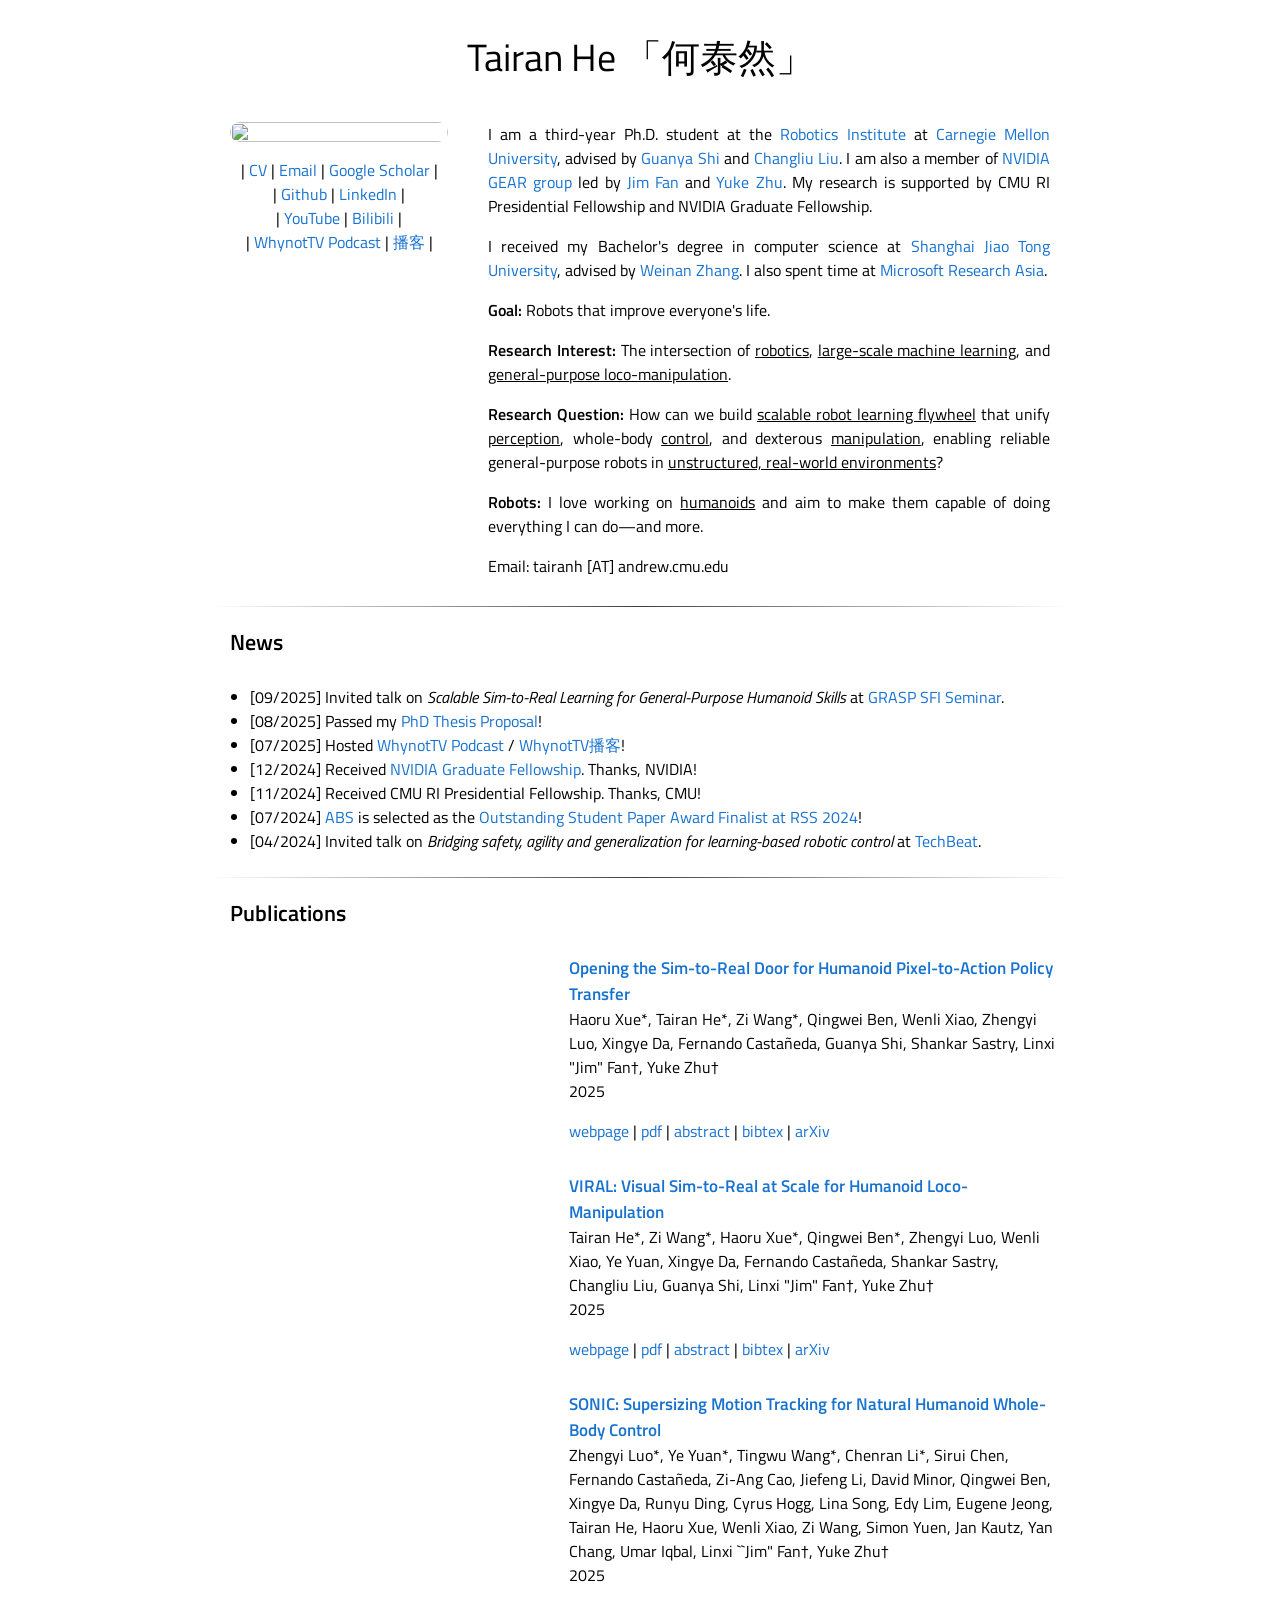
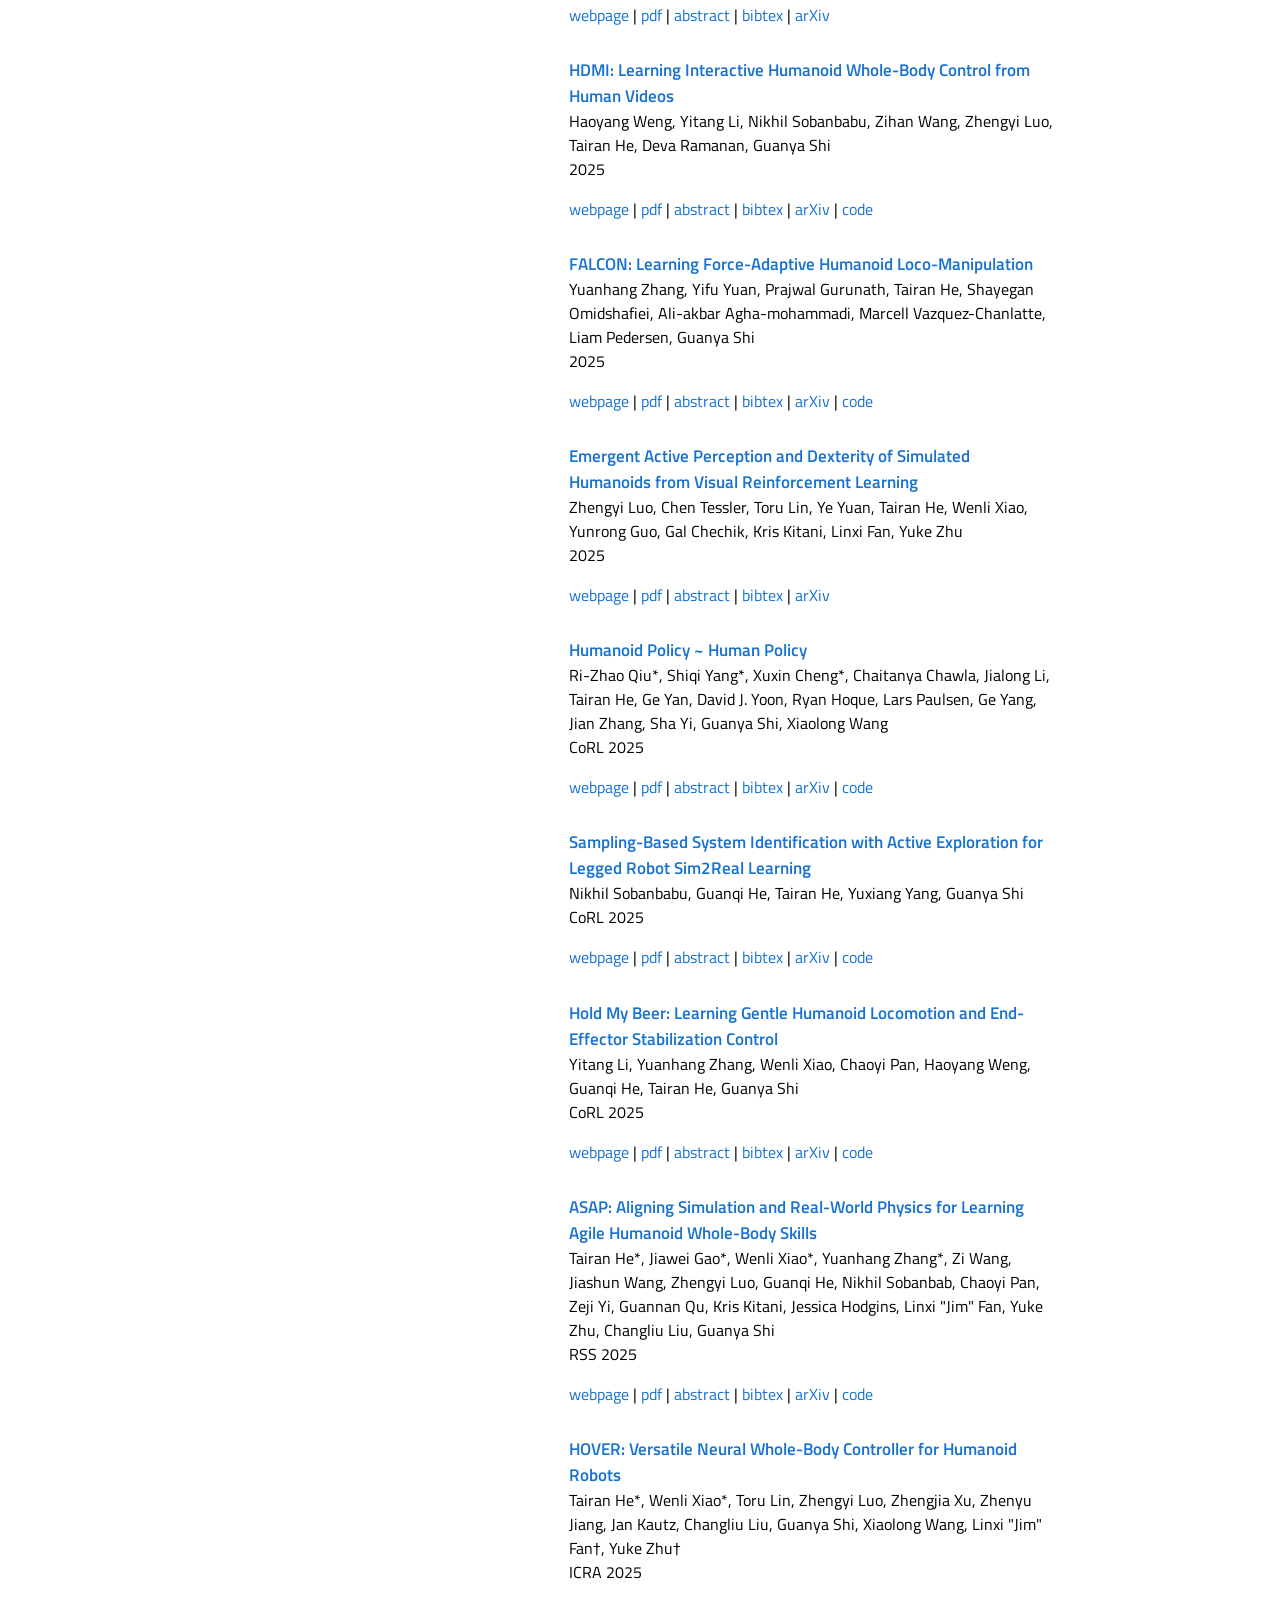
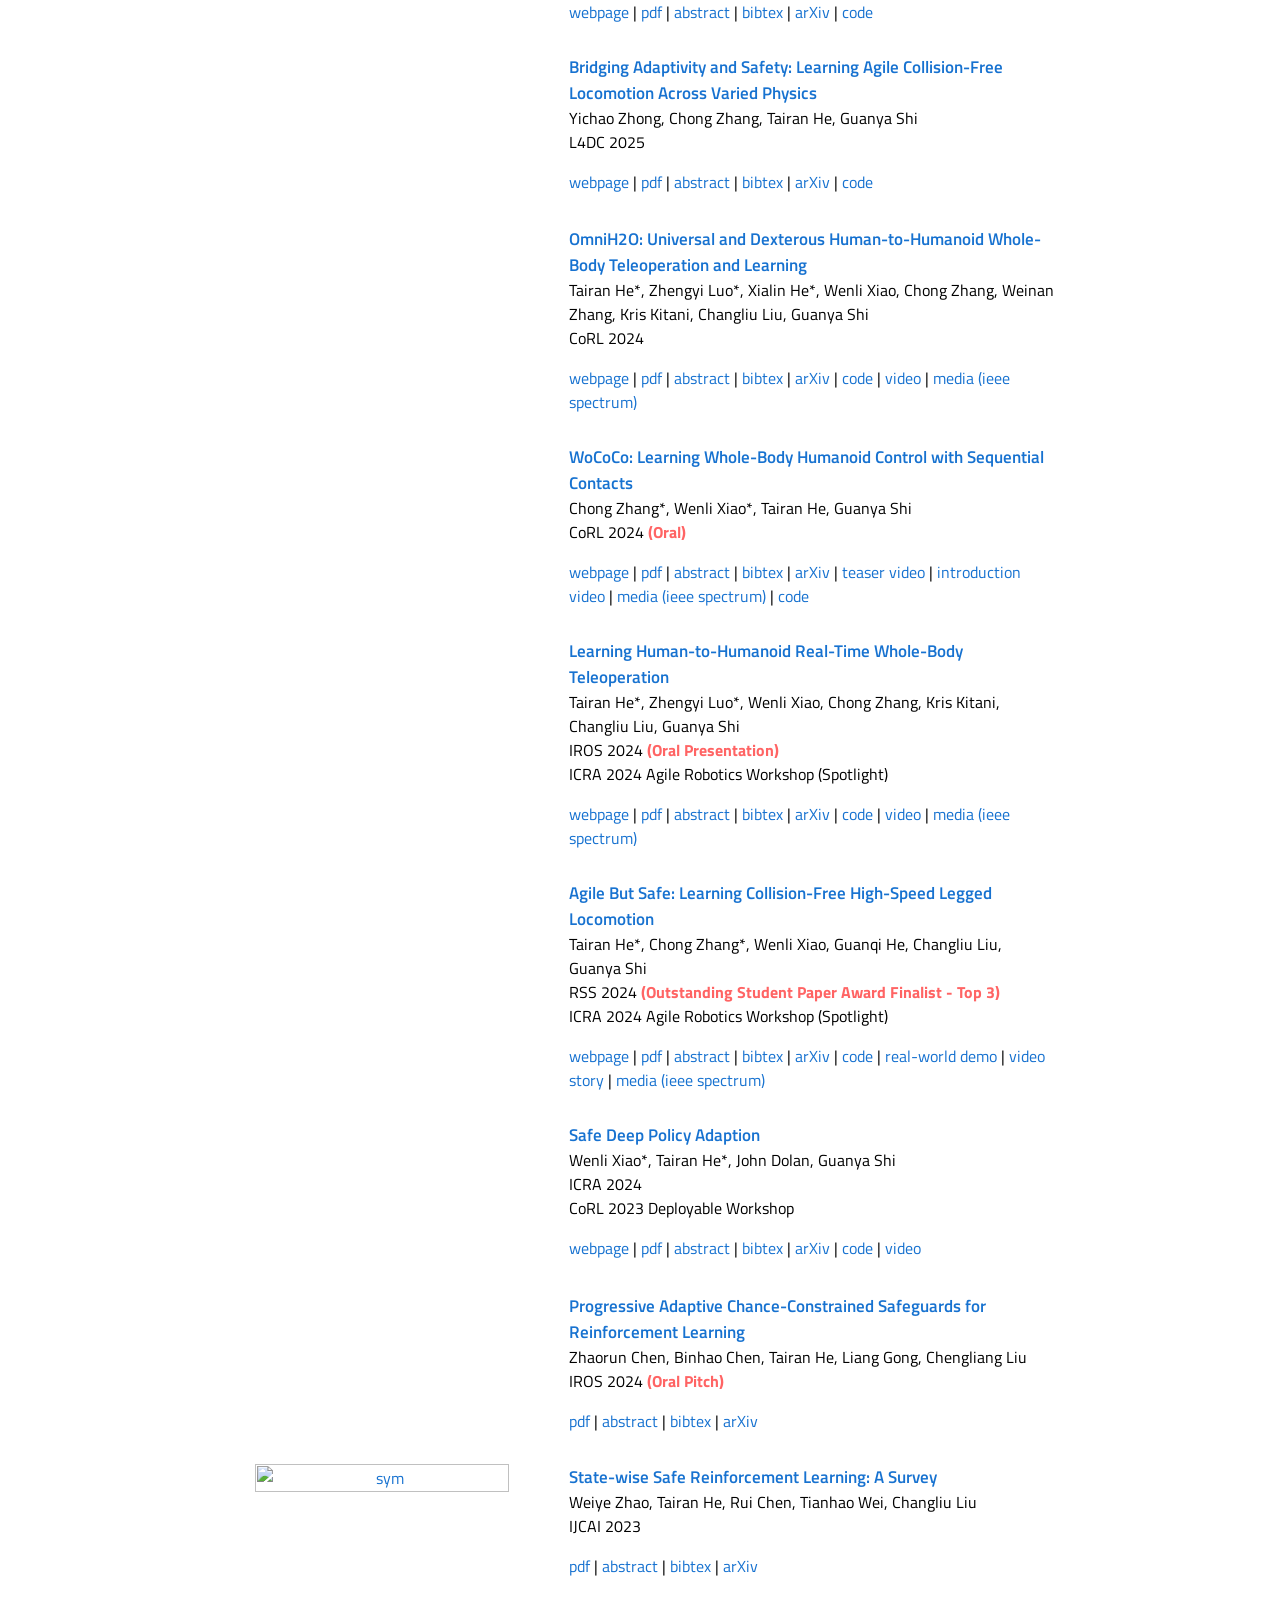
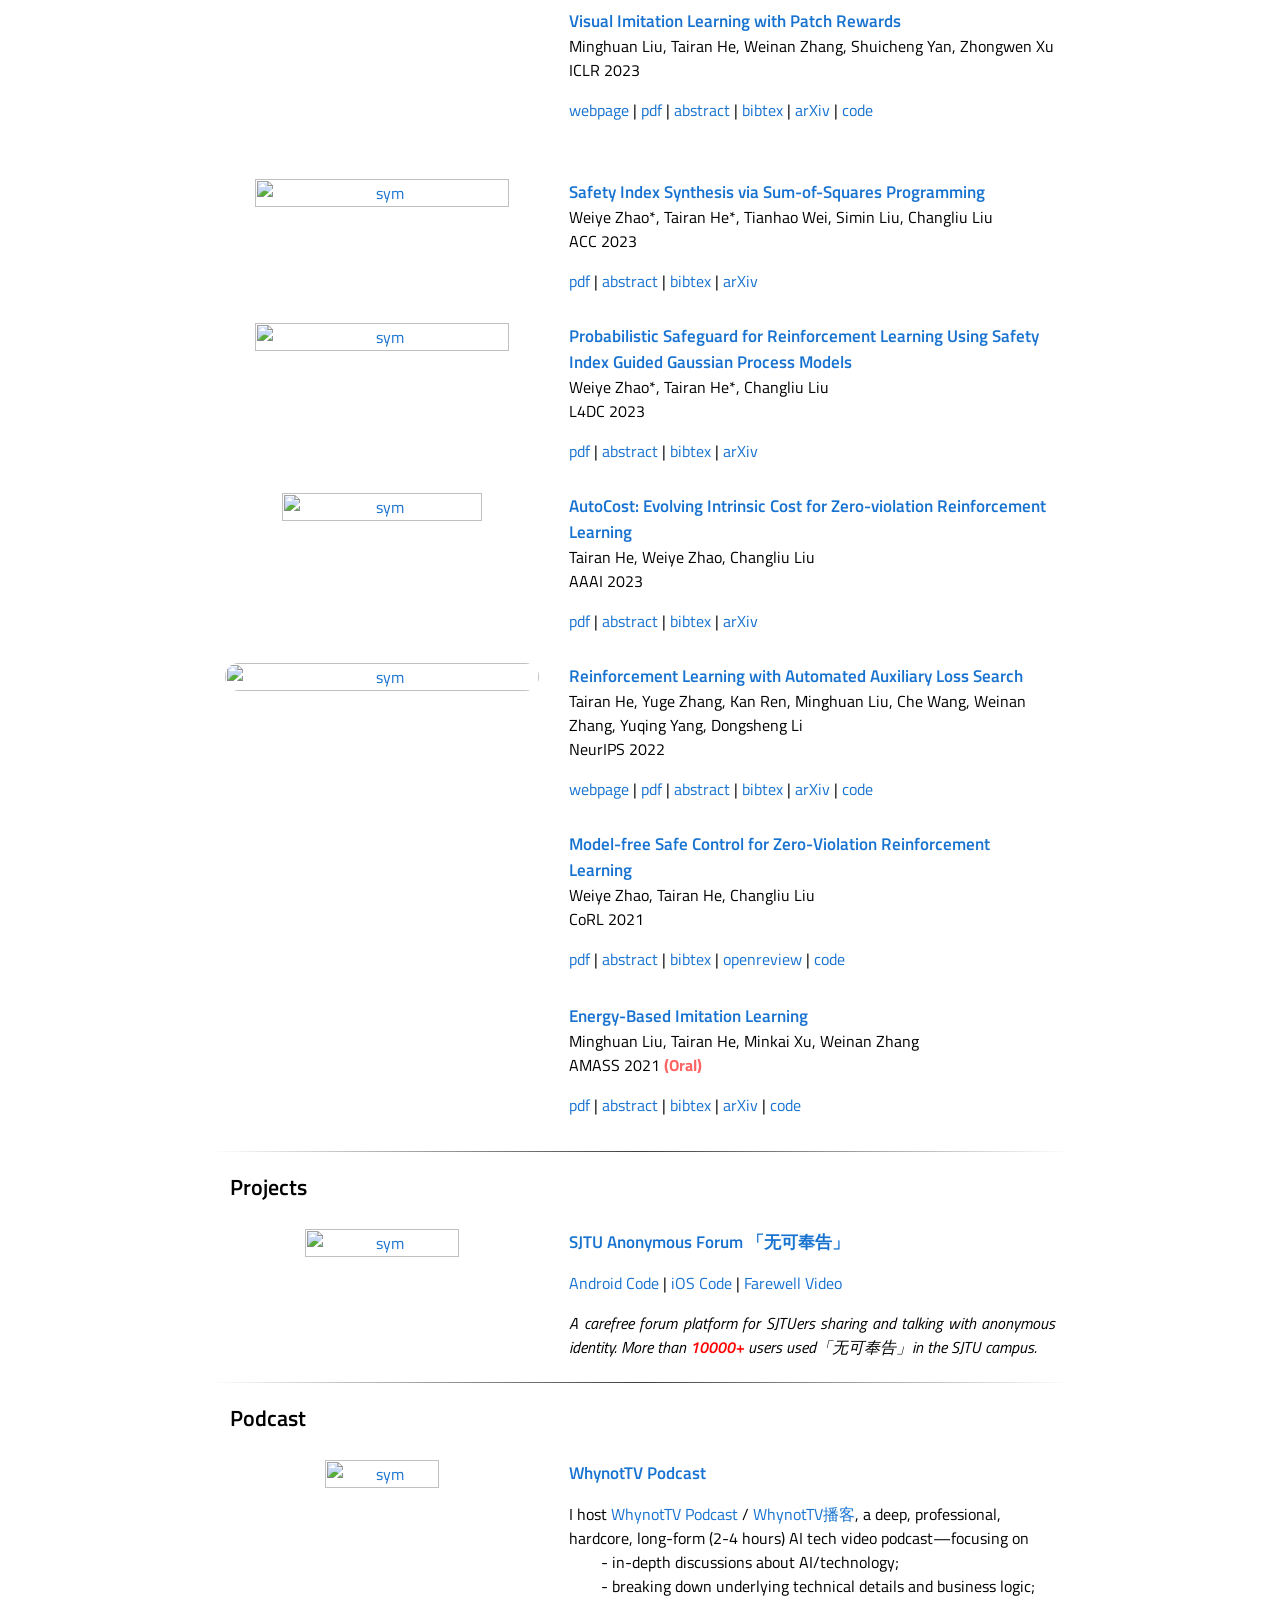
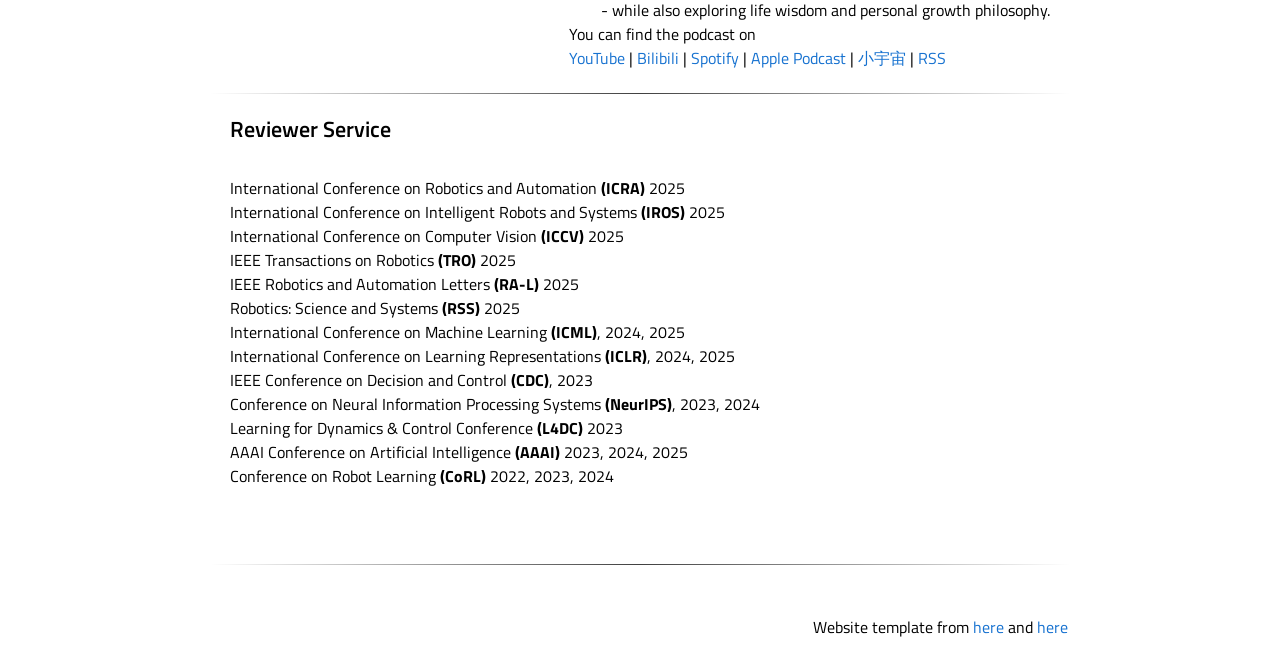
==== commit 11635478: "doorman" ====
--- a/index.html
+++ b/index.html
@@ -158,6 +158,43 @@
 
 
   <tr>
+    <td width="40%" valign="top" align="center"><a href="https://doorman-humanoid.github.io/">
+    <video playsinline autoplay loop muted src="images/doorman/doorman-teaser-576P.mp4" poster="./images/loading-icon.gif" alt="sym" width="90%" style="padding-top:0px;padding-bottom:0px;border-radius:15px;"></video>
+    </a></td>
+    <td width="60%" valign="top">
+      <p><a href="https://doorman-humanoid.github.io/" id="DOORMAN">
+      <heading>Opening the Sim-to-Real Door for Humanoid Pixel-to-Action Policy Transfer</heading></a><br>
+      Haoru Xue*, Tairan He*, Zi Wang*, Qingwei Ben, Wenli Xiao, Zhengyi Luo, Xingye Da, Fernando Castañeda, Guanya Shi, Shankar Sastry, Linxi "Jim" Fan†, Yuke Zhu†<br>
+      2025<br>
+      </p>
+      <div class="paper" id="doorman">
+      <a href="https://doorman-humanoid.github.io/">webpage</a> |
+      <a href="https://arxiv.org/abs/2512.01061">pdf</a> |
+      <a href="javascript:toggleblock('doorman_abs')">abstract</a> |
+      <a shape="rect" href="javascript:togglebib('doorman')" class="togglebib">bibtex</a> |
+      <a href="https://arxiv.org/abs/2512.01061">arXiv</a>  
+
+      
+
+      <p align="justify"> <i id="doorman_abs">Recent progress in GPU-accelerated, photorealistic simulation has opened a scalable data-generation path for robot learning, where massive physics and visual randomization allow policies to generalize beyond curated environments. Building on these advances, we develop a teacher-student-bootstrap learning framework for vision-based humanoid loco-manipulation, using articulated-object interaction as a representative high-difficulty benchmark. Our approach introduces a staged-reset exploration strategy that stabilizes long-horizon privileged-policy training, and a GRPO-based fine-tuning procedure that mitigates partial observability and improves closed-loop consistency in sim-to-real RL. Trained entirely on simulation data, the resulting policy achieves robust zero-shot performance across diverse door types and outperforms human teleoperators by up to 31.7% in task completion time under the same whole-body control stack. This represents the first humanoid sim-to-real policy capable of diverse articulated loco-manipulation using pure RGB perception.</i></p>
+
+<pre xml:space="preserve">
+  @article{xue2025openingsimtorealdoorhumanoid,
+    title={Opening the Sim-to-Real Door for Humanoid Pixel-to-Action Policy Transfer},
+    author={Haoru Xue and Tairan He and Zi Wang and Qingwei Ben and Wenli Xiao and Zhengyi Luo and Xingye Da and Fernando Castañeda and Guanya Shi and Shankar Sastry and Linxi "Jim" Fan and Yuke Zhu},
+    year={2025},
+    eprint={2512.01061},
+    archivePrefix={arXiv},
+    primaryClass={cs.RO},
+    url={https://arxiv.org/abs/2512.01061}
+  }
+</pre>
+      </div>
+    </td>
+  </tr>
+
+
+  <tr>
     <td width="40%" valign="top" align="center"><a href="https://viral-humanoid.github.io/">
     <video playsinline autoplay loop muted src="images/viral/viral-for-preview-v2-576P.mp4" poster="./images/loading-icon.gif" alt="sym" width="90%" style="padding-top:0px;padding-bottom:0px;border-radius:15px;"></video>
     </a></td>
@@ -167,7 +204,7 @@
       Tairan He*, Zi Wang*, Haoru Xue*, Qingwei Ben*, Zhengyi Luo, Wenli Xiao, Ye Yuan, Xingye Da, Fernando Castañeda, Shankar Sastry, Changliu Liu, Guanya Shi, Linxi "Jim" Fan†, Yuke Zhu†<br>
       2025<br>
       </p>
-      <div class="paper" id="hdmi">
+      <div class="paper" id="viral">
       <a href="https://viral-humanoid.github.io/">webpage</a> |
       <a href="https://arxiv.org/abs/2511.15200">pdf</a> |
       <a href="javascript:toggleblock('viral_abs')">abstract</a> |
@@ -1336,6 +1373,9 @@
   hideblock('viral_abs');
 </script>
 <script xml:space="preserve" language="JavaScript">
+  hideblock('doorman_abs');
+</script>
+<script xml:space="preserve" language="JavaScript">
   hideblock('sonic_abs');
 </script>
 <script xml:space="preserve" language="JavaScript">
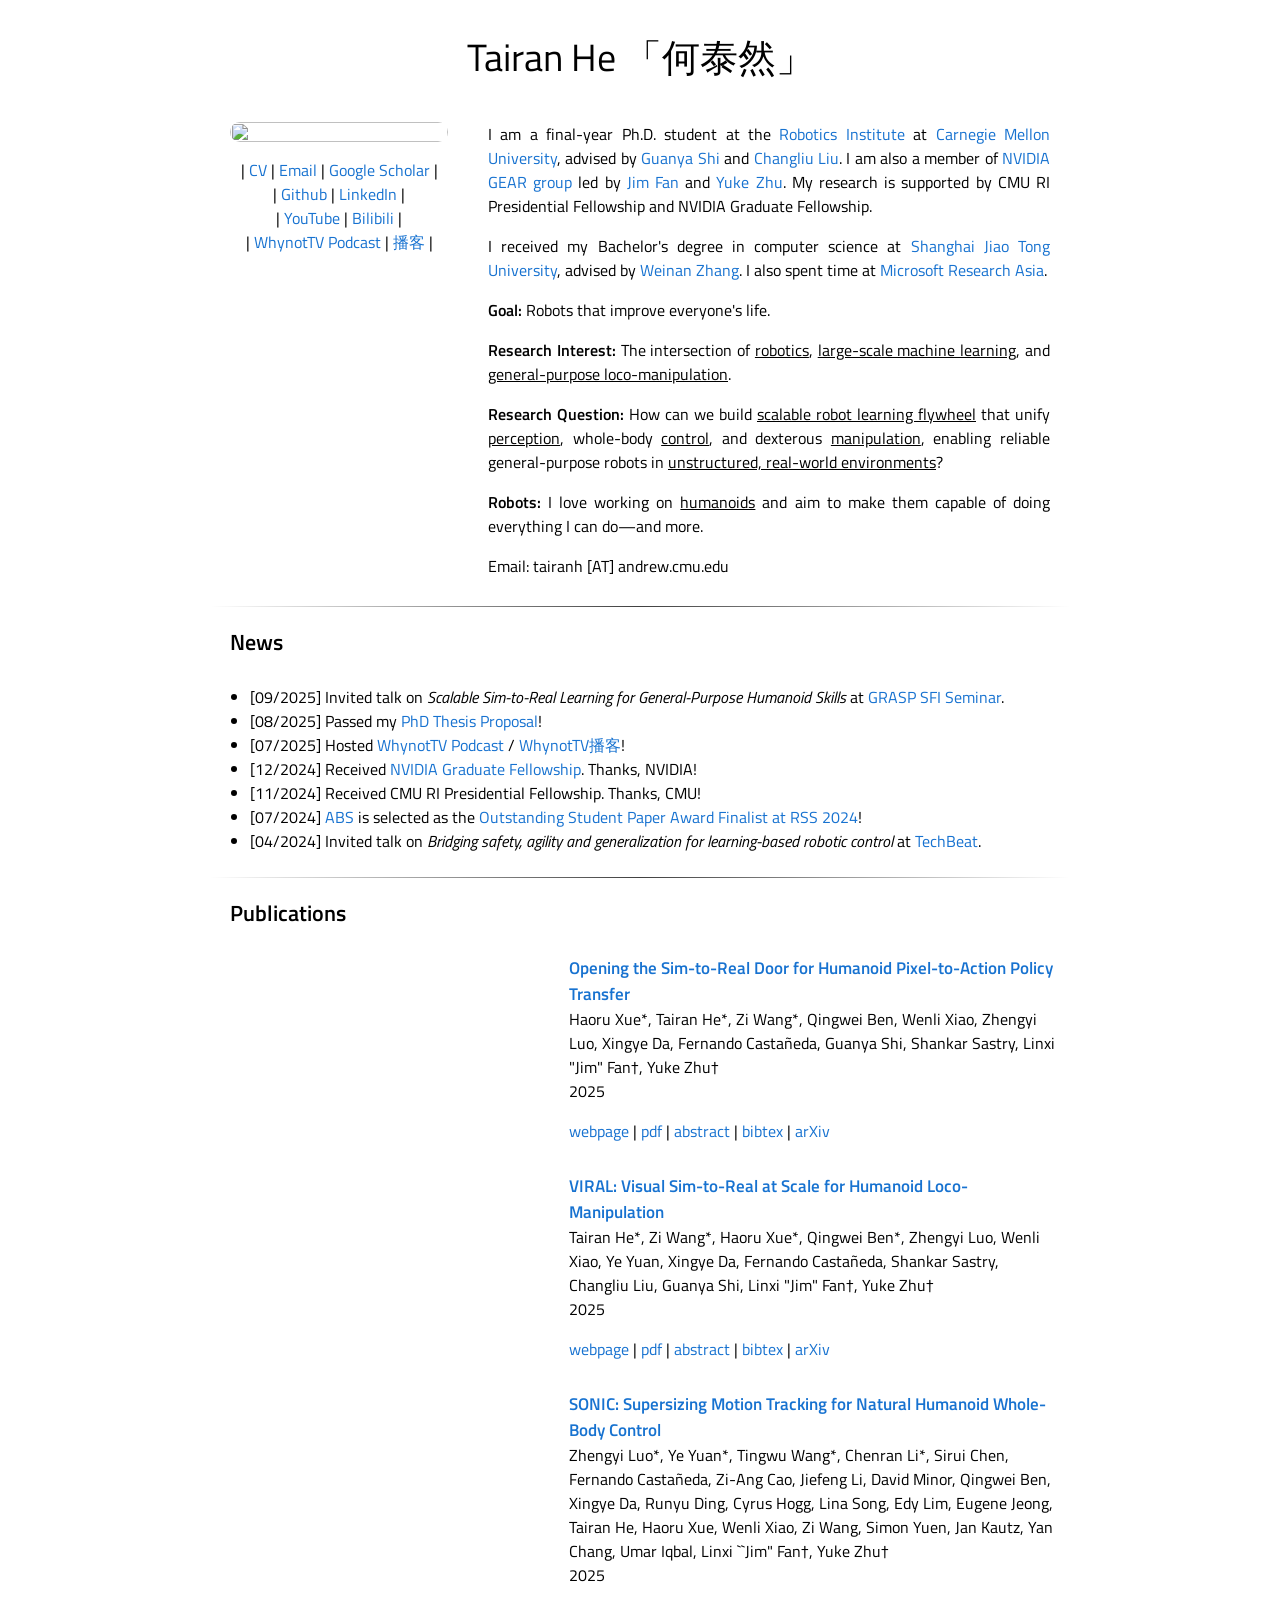
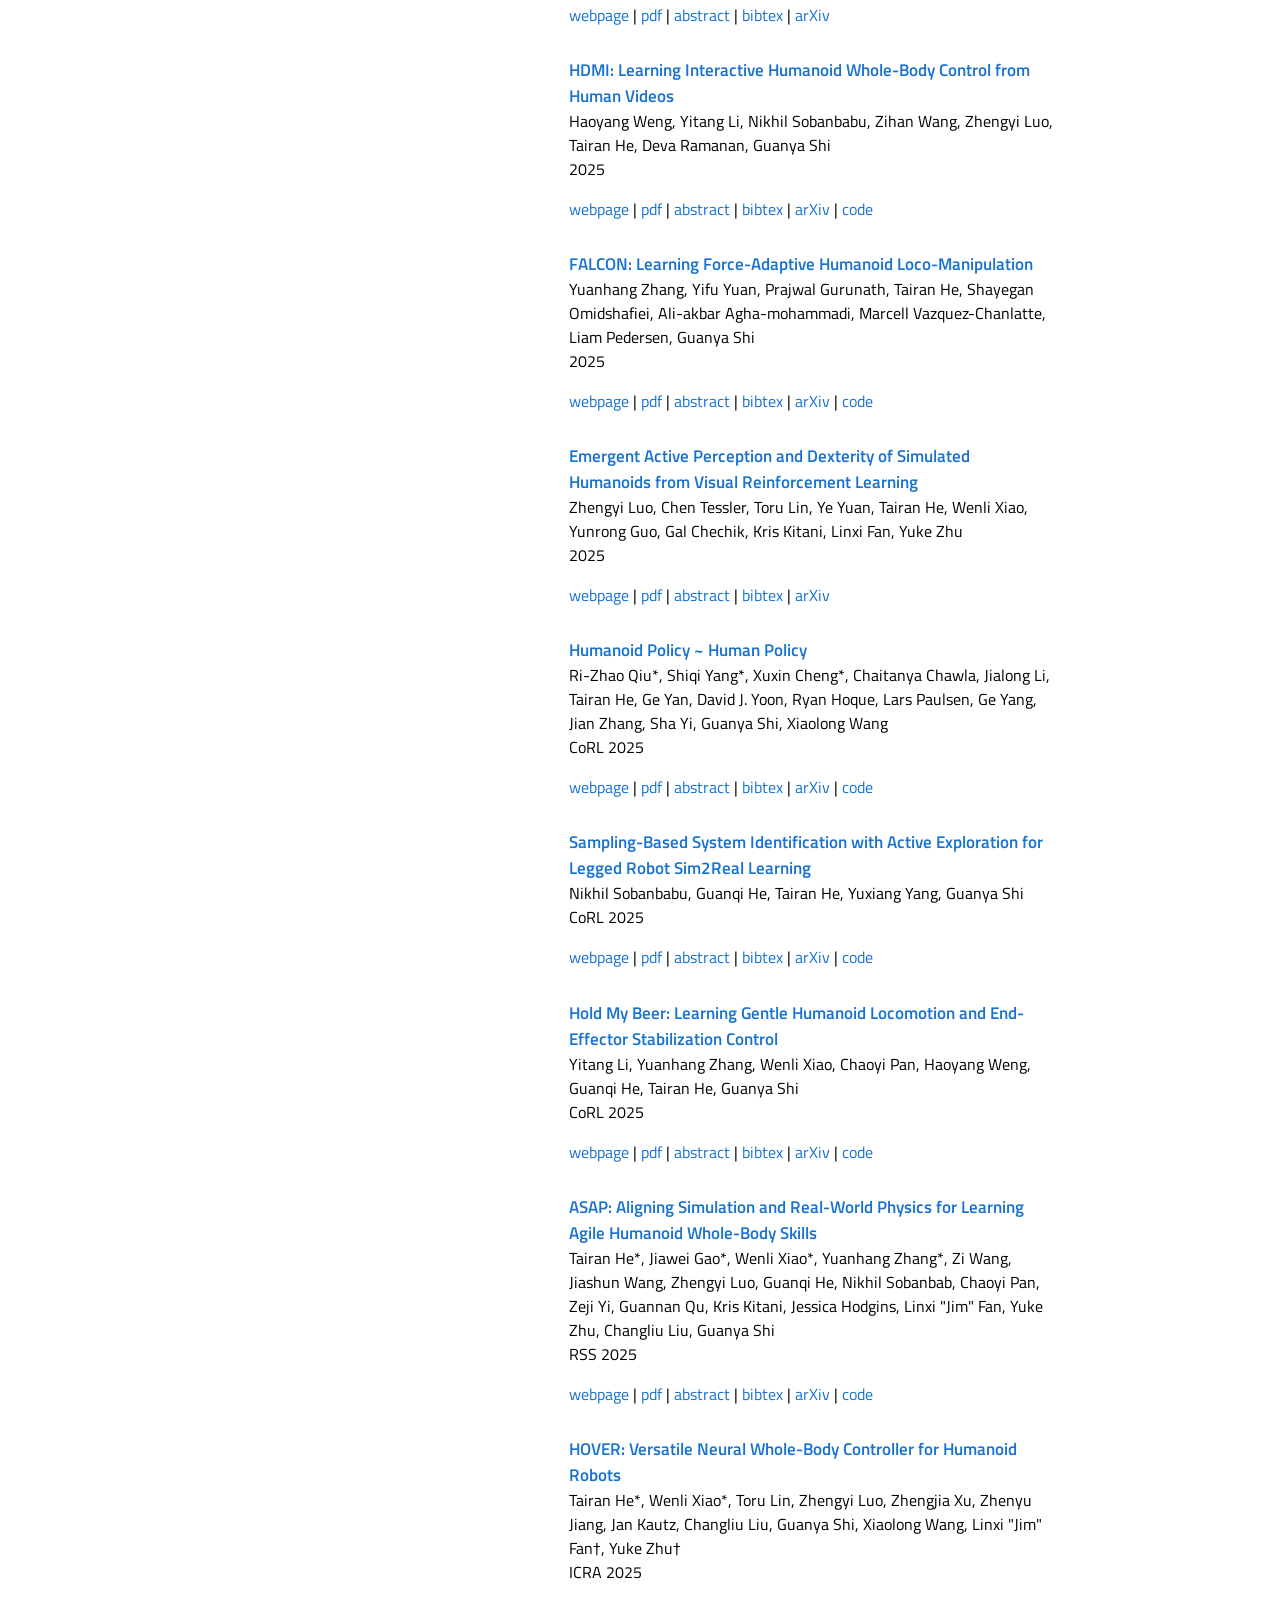
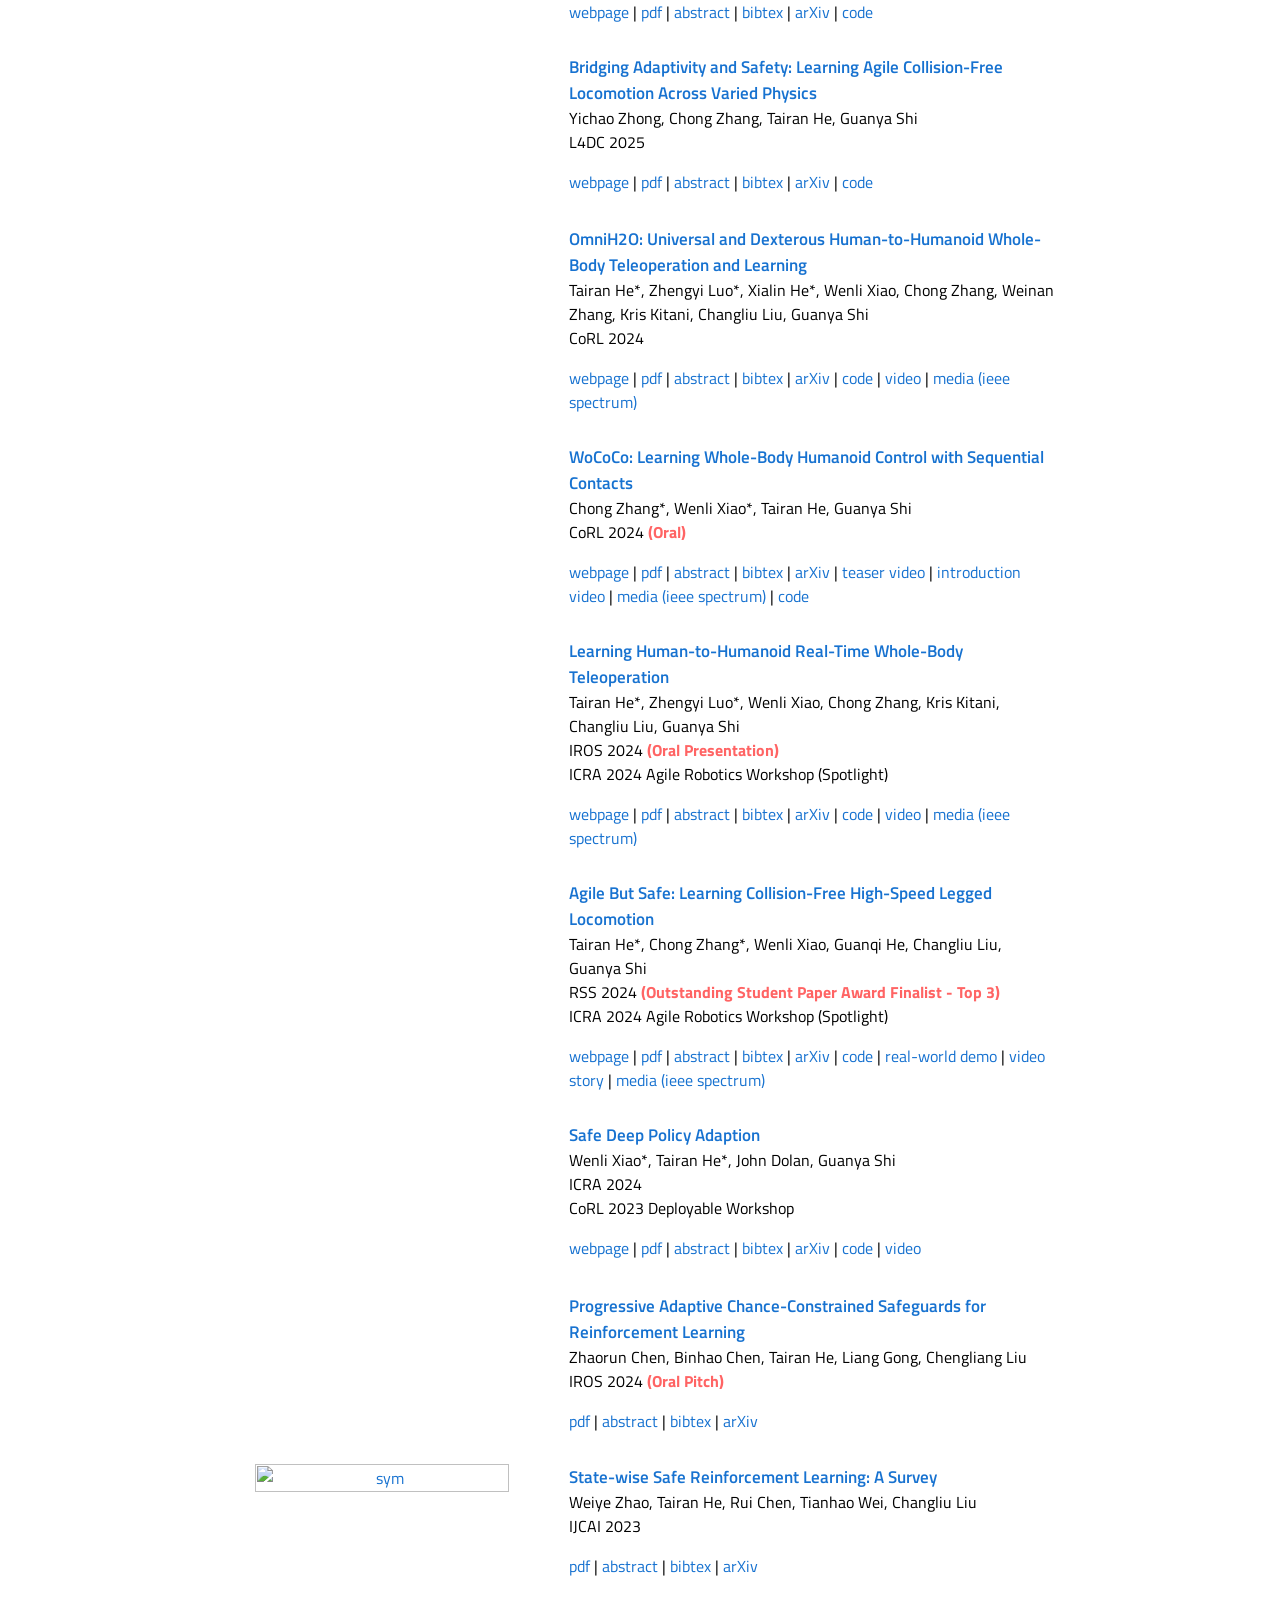
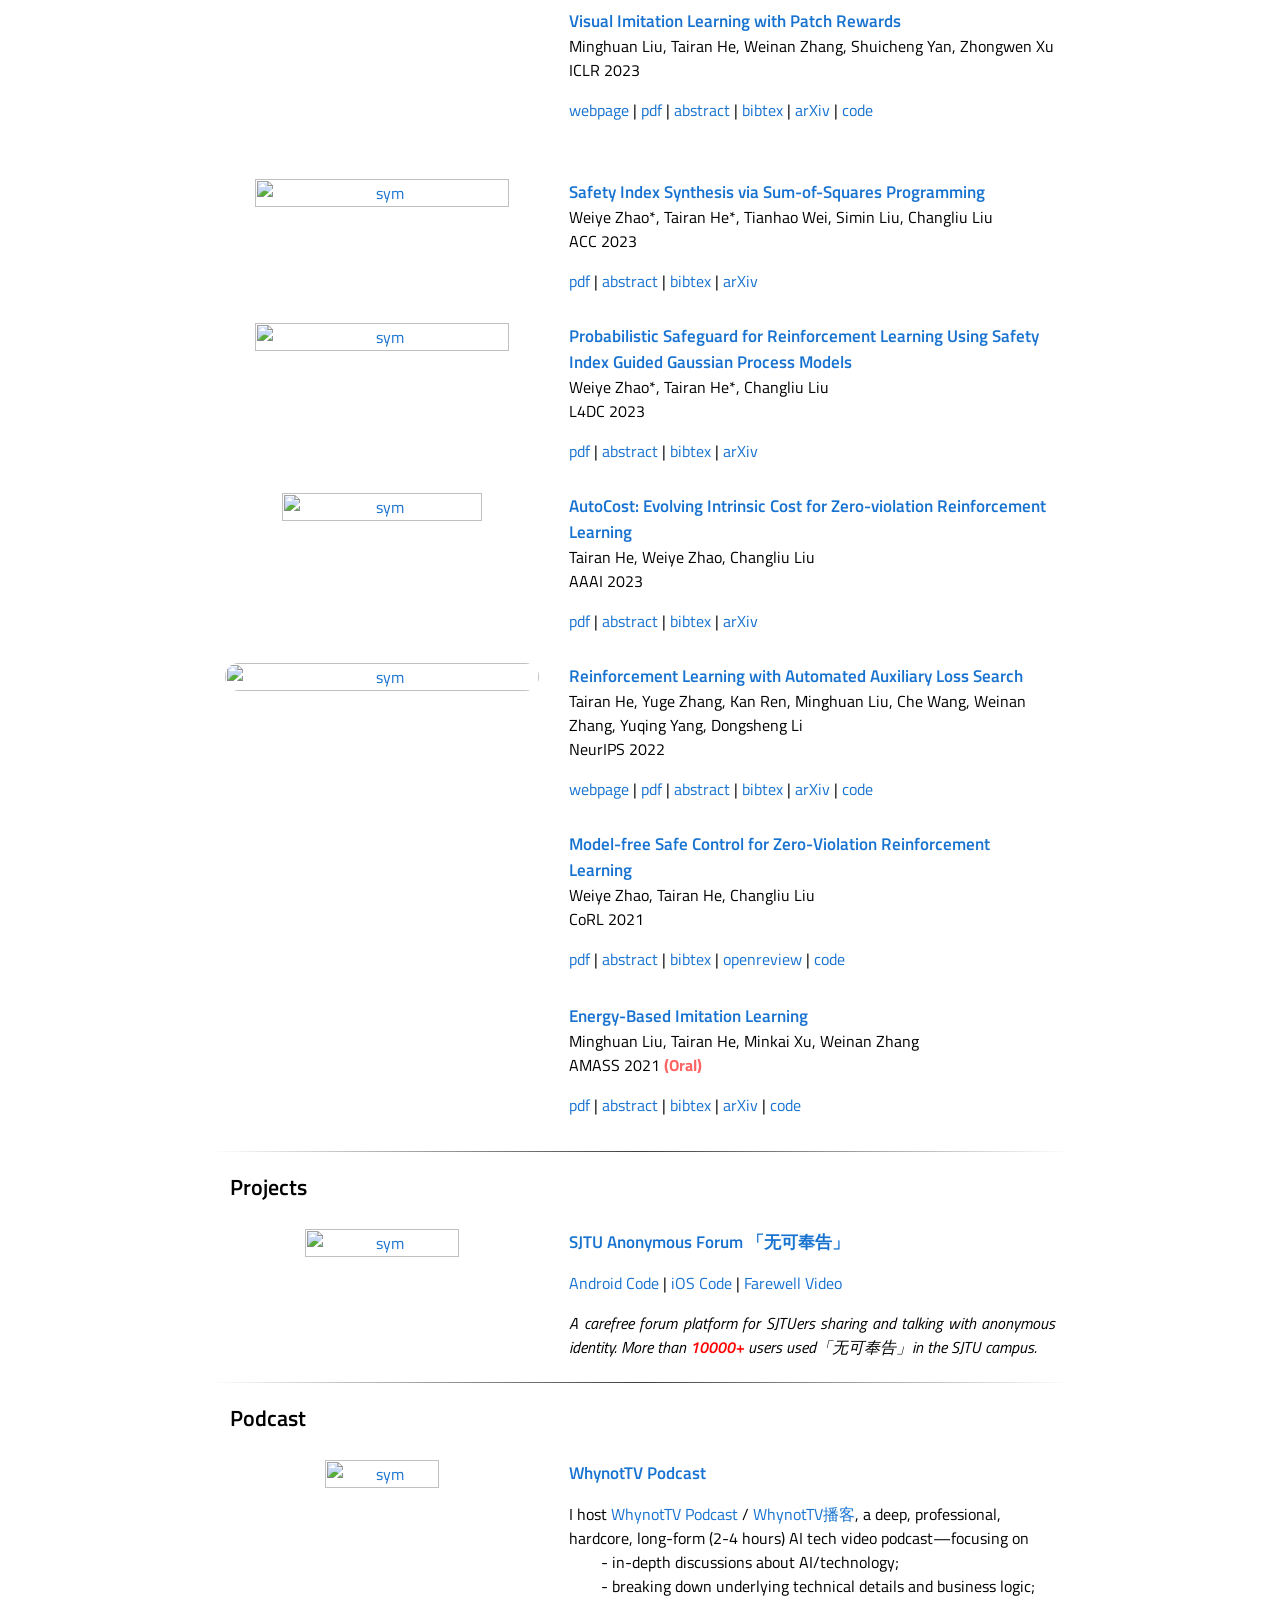
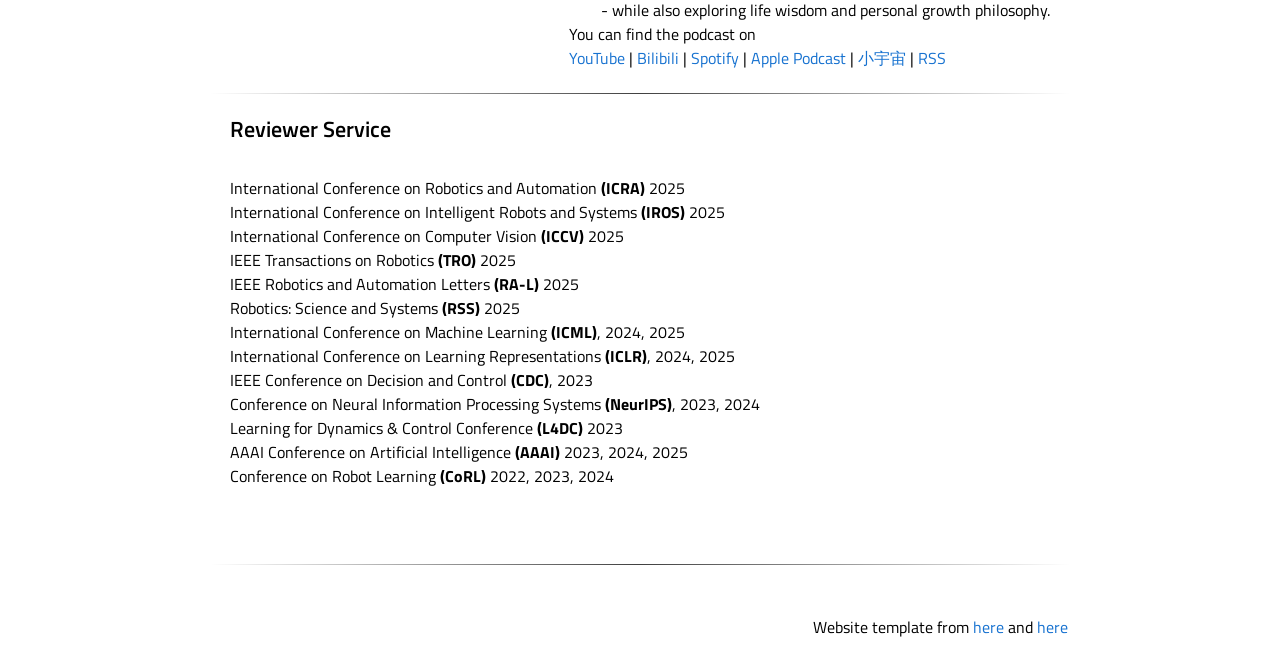
==== commit 3292fc28: "Update index.html" ====
--- a/index.html
+++ b/index.html
@@ -102,7 +102,7 @@
     <p align="center" style="margin-top:-8px;"><iframe id="twitter-widget-0" scrolling="no" frameborder="0" allowtransparency="true" allowfullscreen="true" class="twitter-follow-button twitter-follow-button-rendered" style="position: static; visibility: visible; width: 156px; height: 20px;" title="Twitter Follow Button" src="https://platform.twitter.com/widgets/follow_button.2f70fb173b9000da126c79afe2098f02.en.html#dnt=false&amp;id=twitter-widget-0&amp;lang=en&amp;screen_name=TairanHe99&amp;show_count=false&amp;show_screen_name=true&amp;size=m&amp;time=1706734206165" data-screen-name=""></iframe><script async="" src="https://platform.twitter.com/widgets.js" charset="utf-8"></script></p>
     </td>
     <td width="70%" valign="top" align="justify">
-      <p>I am a third-year Ph.D. student at the <a href="https://www.ri.cmu.edu">Robotics Institute</a> at <a href="https://www.cmu.edu">Carnegie Mellon University</a>, advised by <a href="http://www.gshi.me"> Guanya Shi</a> and <a href="https://www.cs.cmu.edu/~cliu6/"> Changliu Liu</a>. I am also a member of <a href="https://research.nvidia.com/labs/gear/">NVIDIA GEAR group </a> led by <a href="https://jimfan.me/"> Jim Fan</a> and <a href="https://yukezhu.me/"> Yuke Zhu</a>. My research is supported by CMU RI Presidential Fellowship and NVIDIA Graduate Fellowship.
+      <p>I am a final-year Ph.D. student at the <a href="https://www.ri.cmu.edu">Robotics Institute</a> at <a href="https://www.cmu.edu">Carnegie Mellon University</a>, advised by <a href="http://www.gshi.me"> Guanya Shi</a> and <a href="https://www.cs.cmu.edu/~cliu6/"> Changliu Liu</a>. I am also a member of <a href="https://research.nvidia.com/labs/gear/">NVIDIA GEAR group </a> led by <a href="https://jimfan.me/"> Jim Fan</a> and <a href="https://yukezhu.me/"> Yuke Zhu</a>. My research is supported by CMU RI Presidential Fellowship and NVIDIA Graduate Fellowship.
       </p>
       <p>I received my Bachelor's degree in computer science at <a href="http://en.sjtu.edu.cn"> Shanghai Jiao Tong University</a>, advised by <a href="http://wnzhang.net"> Weinan Zhang</a>. I also spent time at <a href="https://www.microsoft.com/en-us/research/lab/microsoft-research-asia/"> Microsoft Research Asia</a>.
       </p>
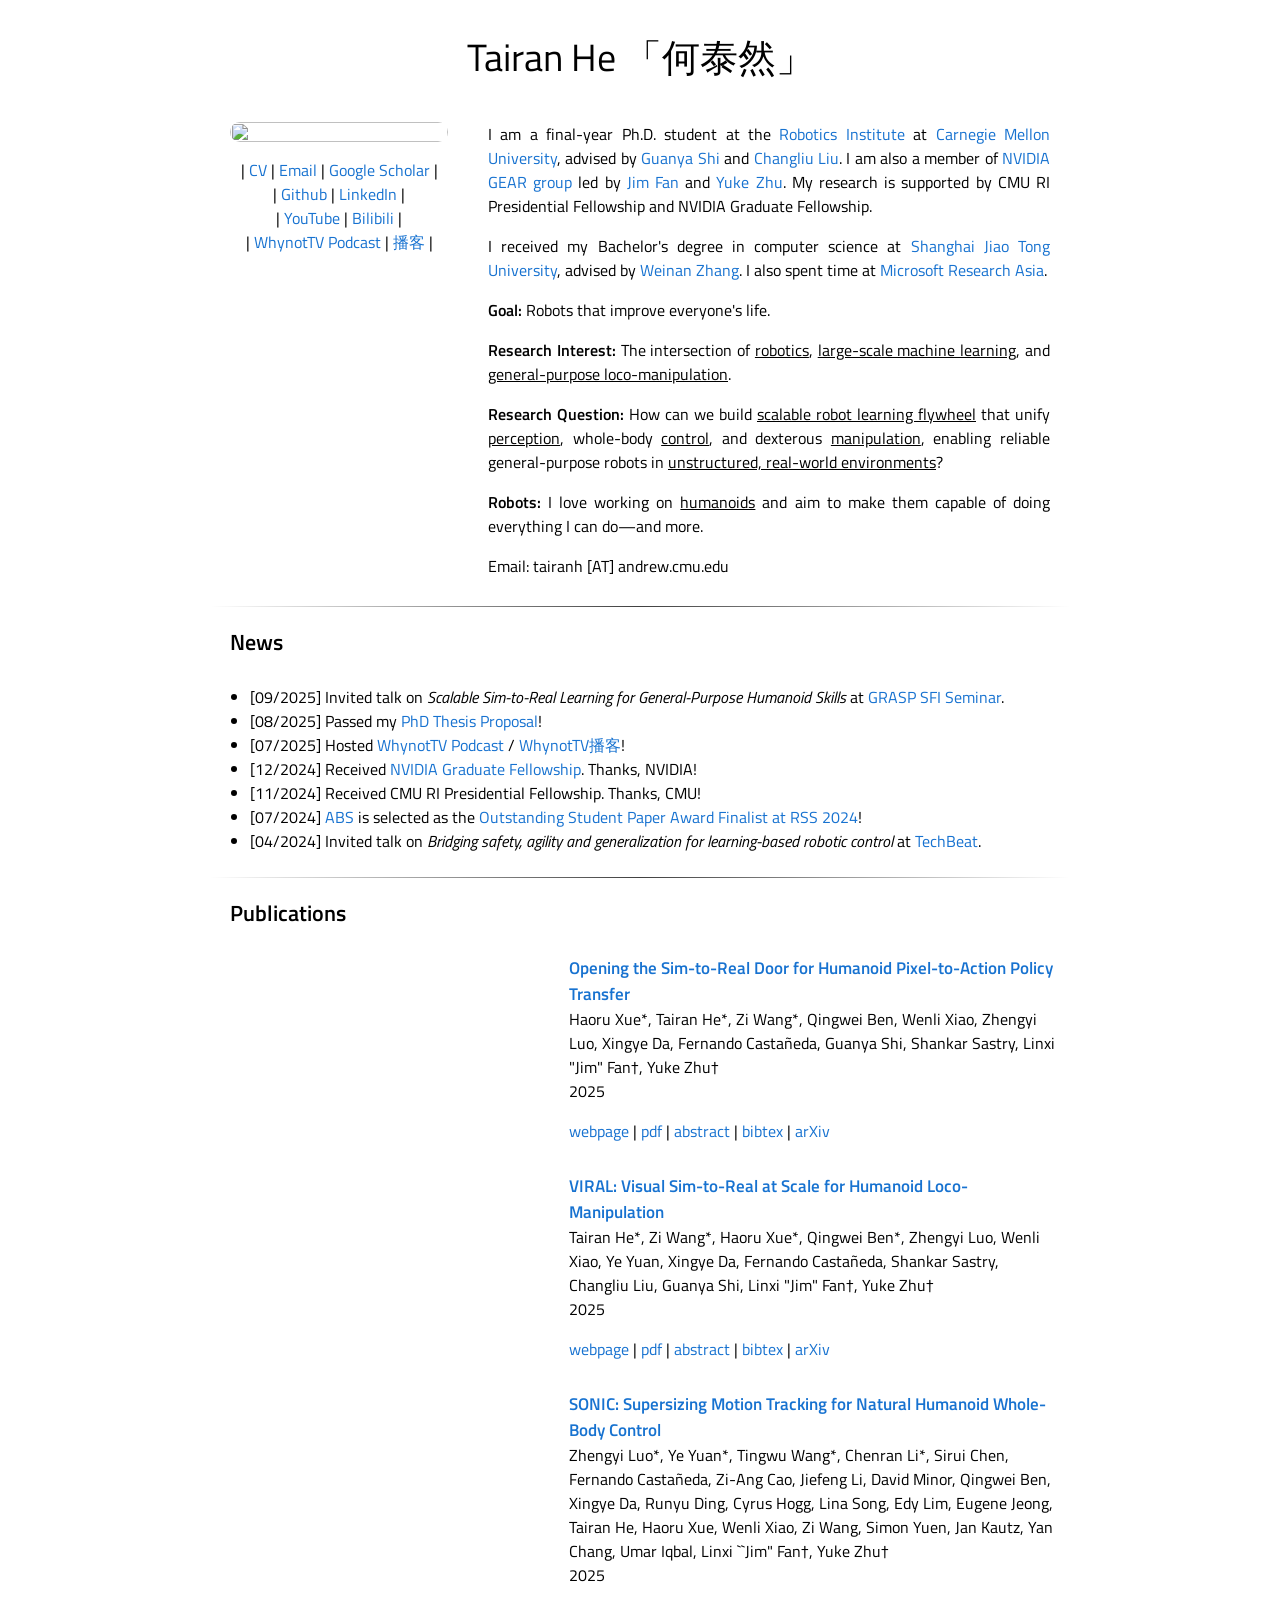
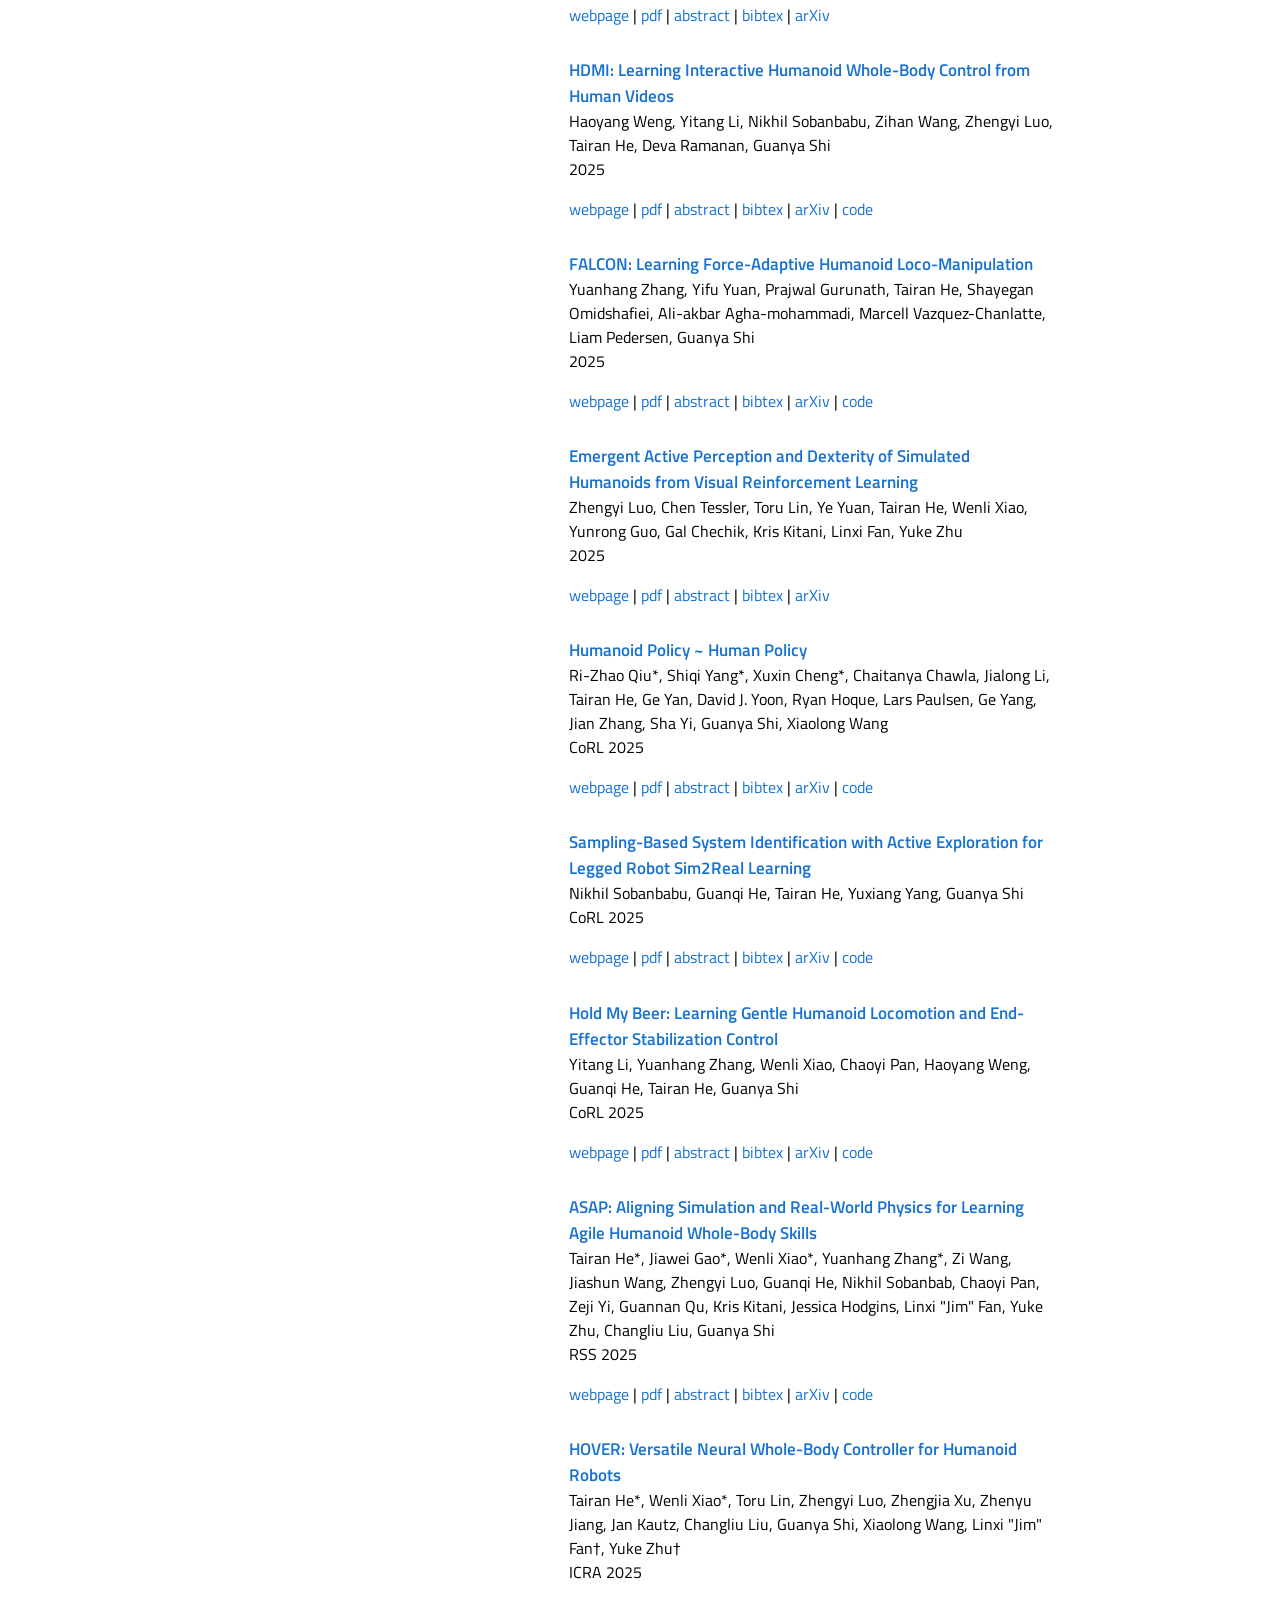
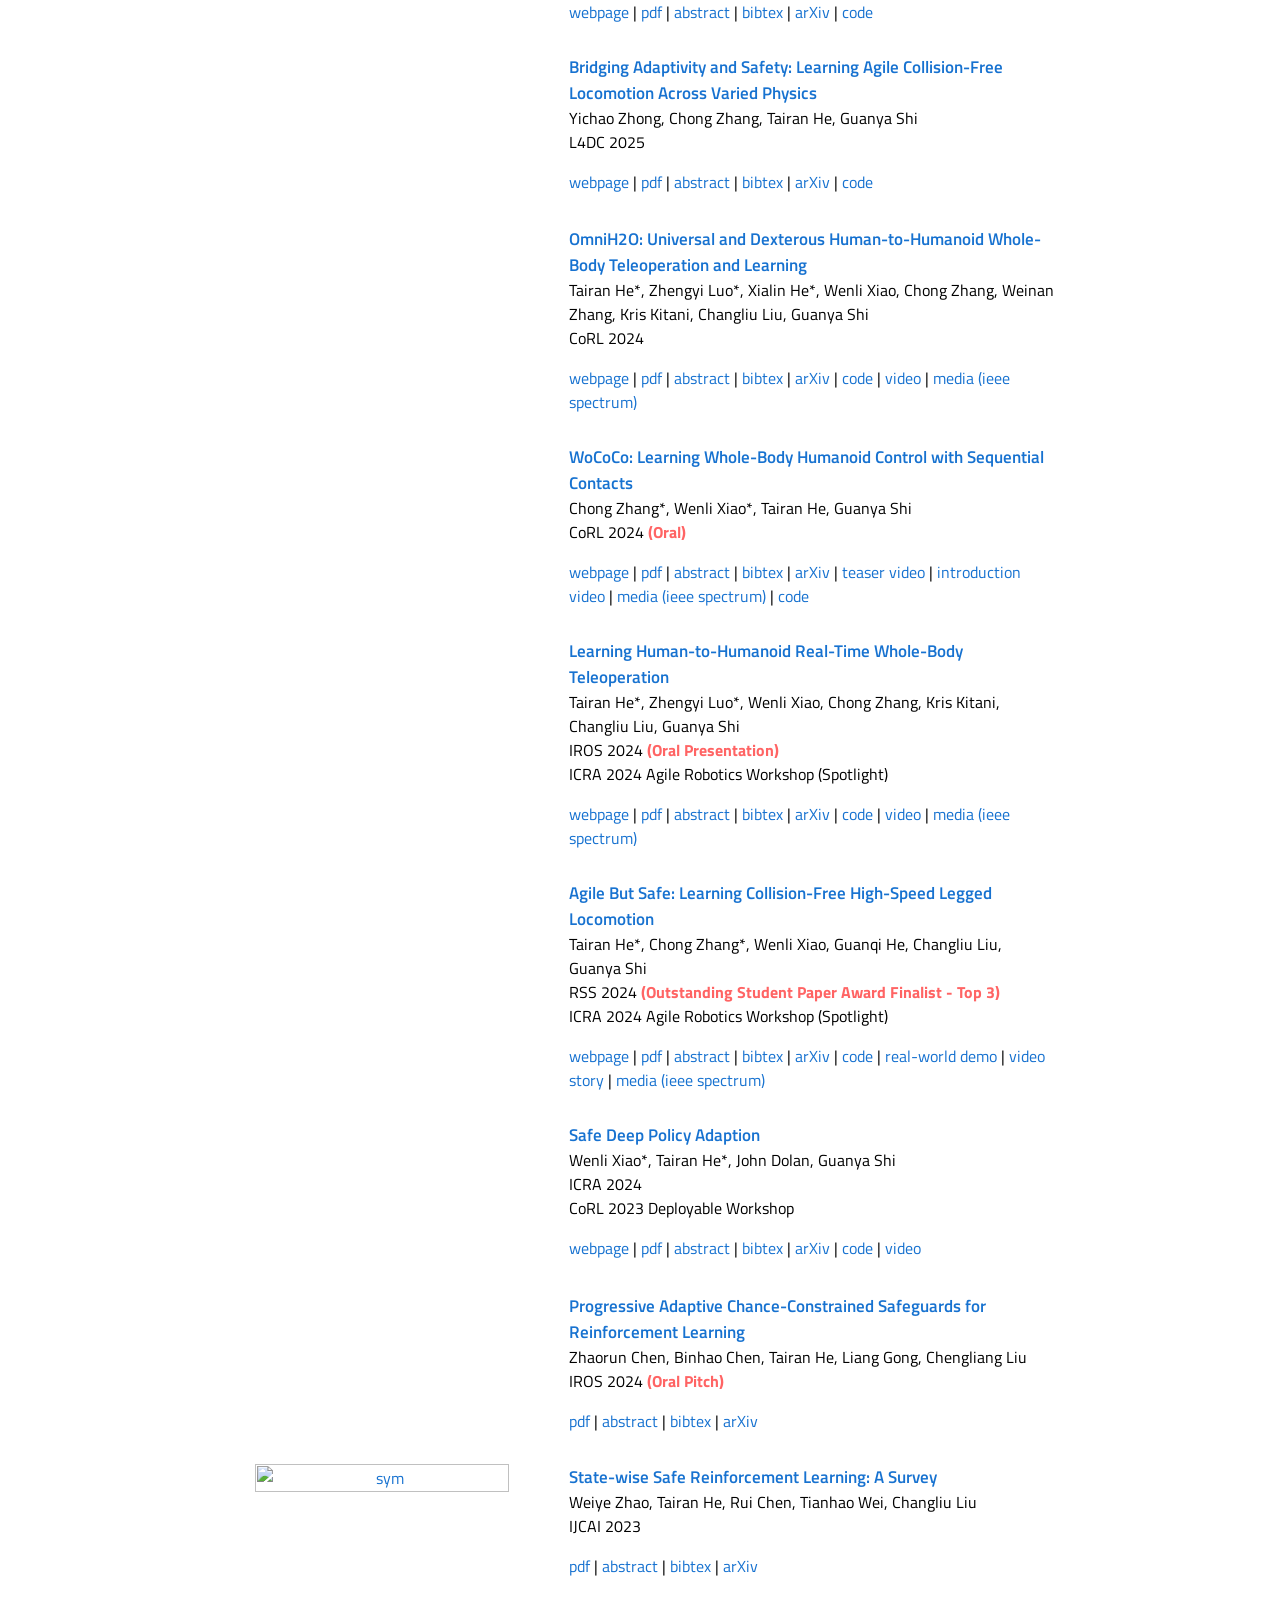
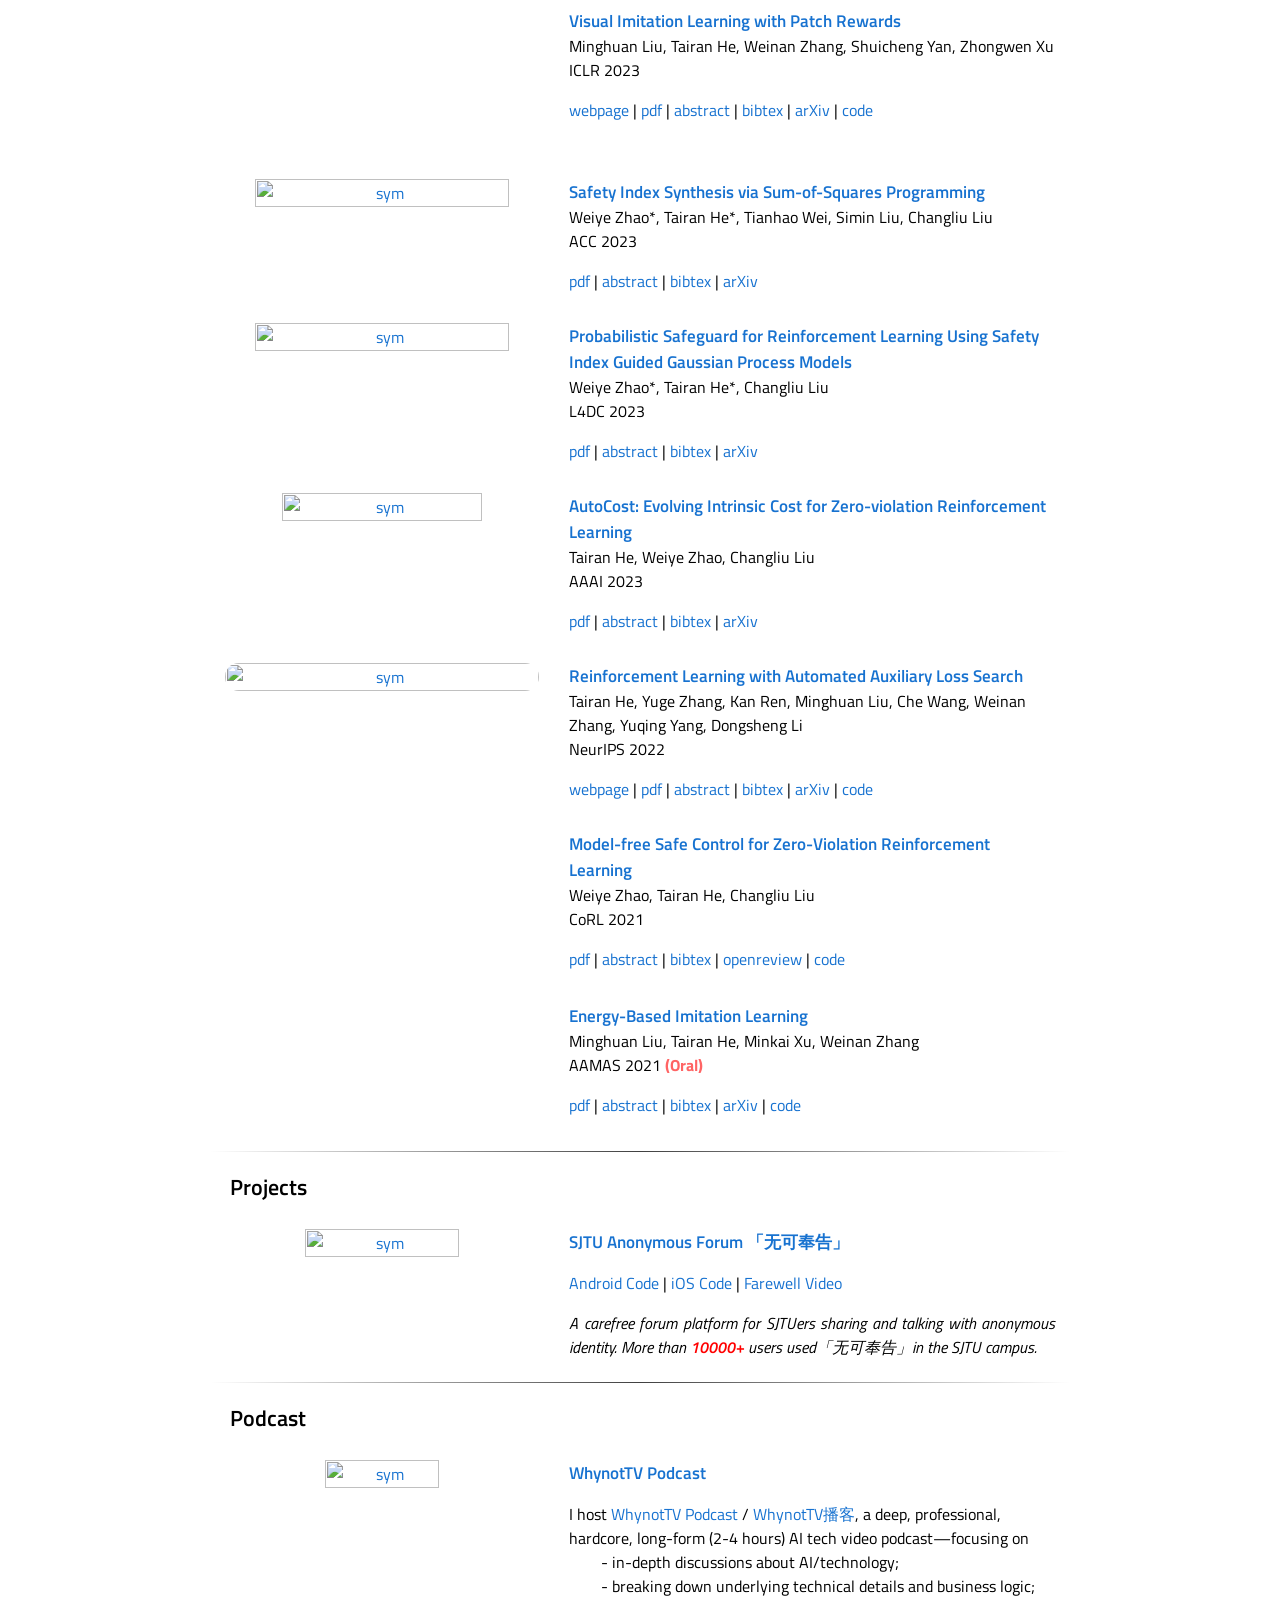
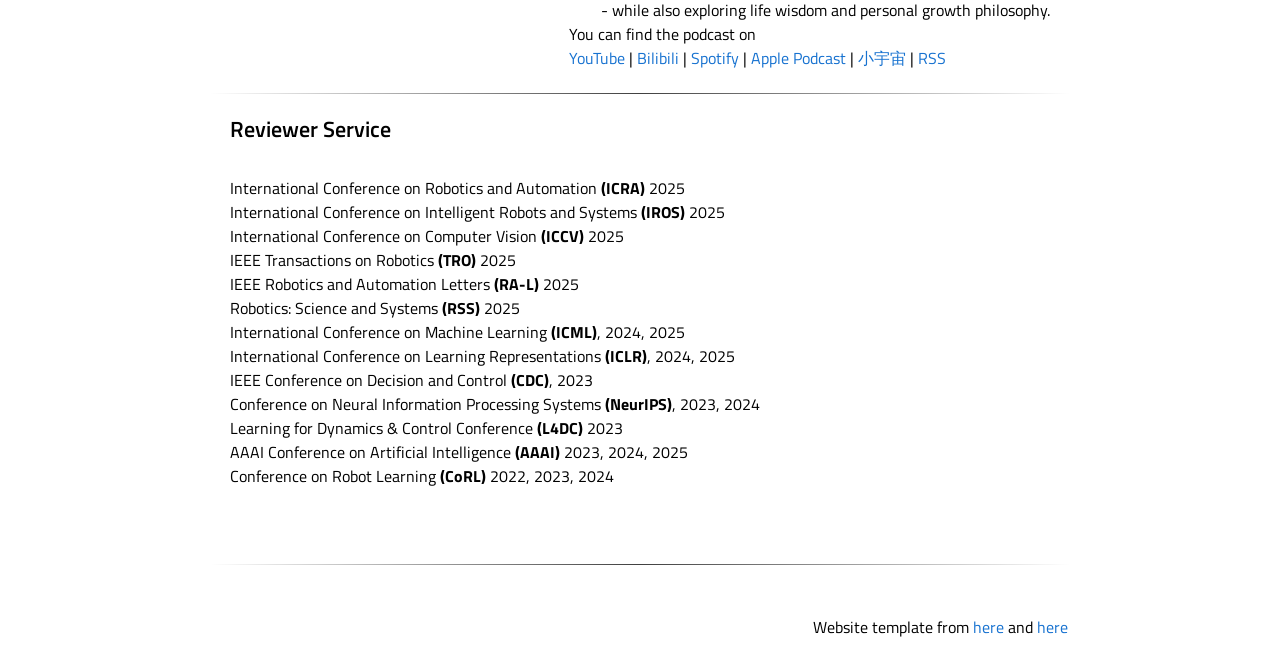
==== commit bbe0efae: "Update index.html" ====
--- a/index.html
+++ b/index.html
@@ -1101,7 +1101,7 @@
       <p><a href="https://arxiv.org/abs/2302.03122" id="EBIL">
       <heading>Energy-Based Imitation Learning</heading></a><br>
       Minghuan Liu, Tairan He, Minkai Xu, Weinan Zhang <br>
-      AMASS 2021 <b style="color:rgb(255, 100, 100);">(Oral)</b><br>
+      AAMAS 2021 <b style="color:rgb(255, 100, 100);">(Oral)</b><br>
       </p>
 
       <div class="paper" id="ebil">
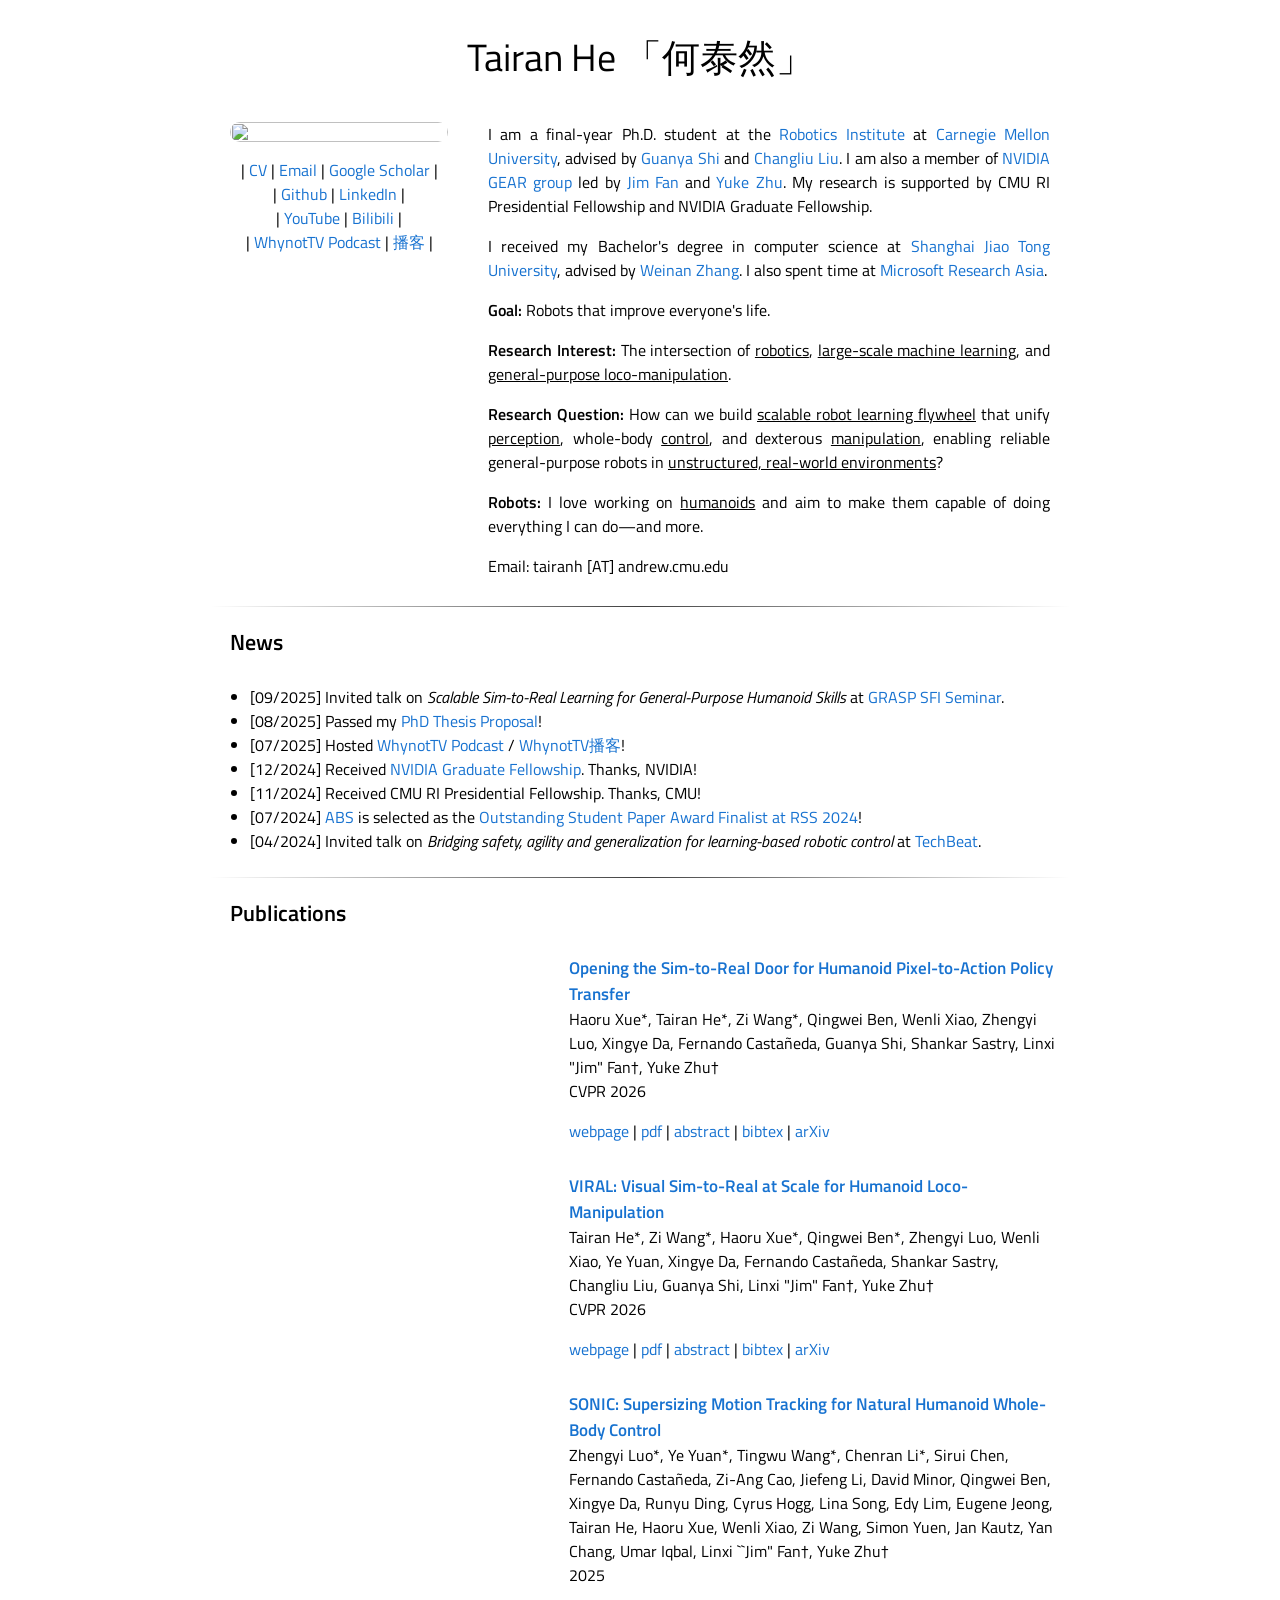
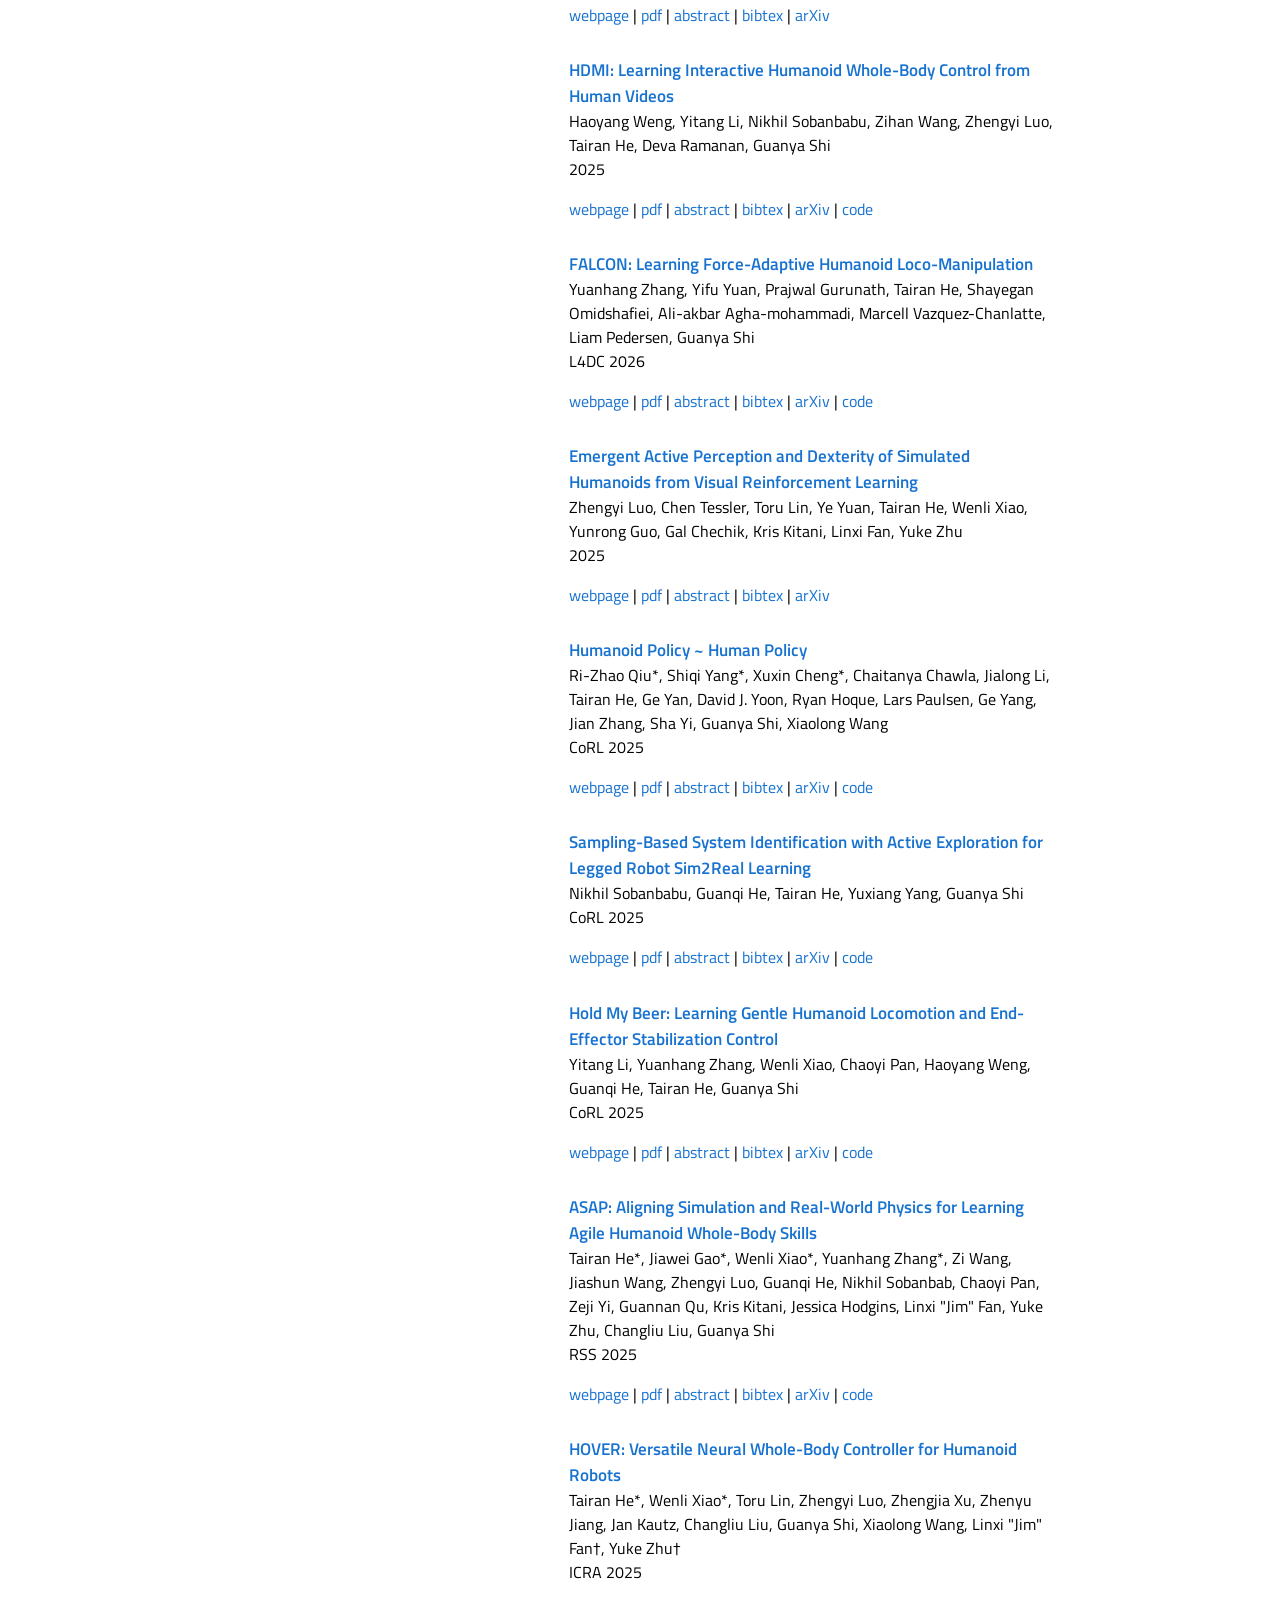
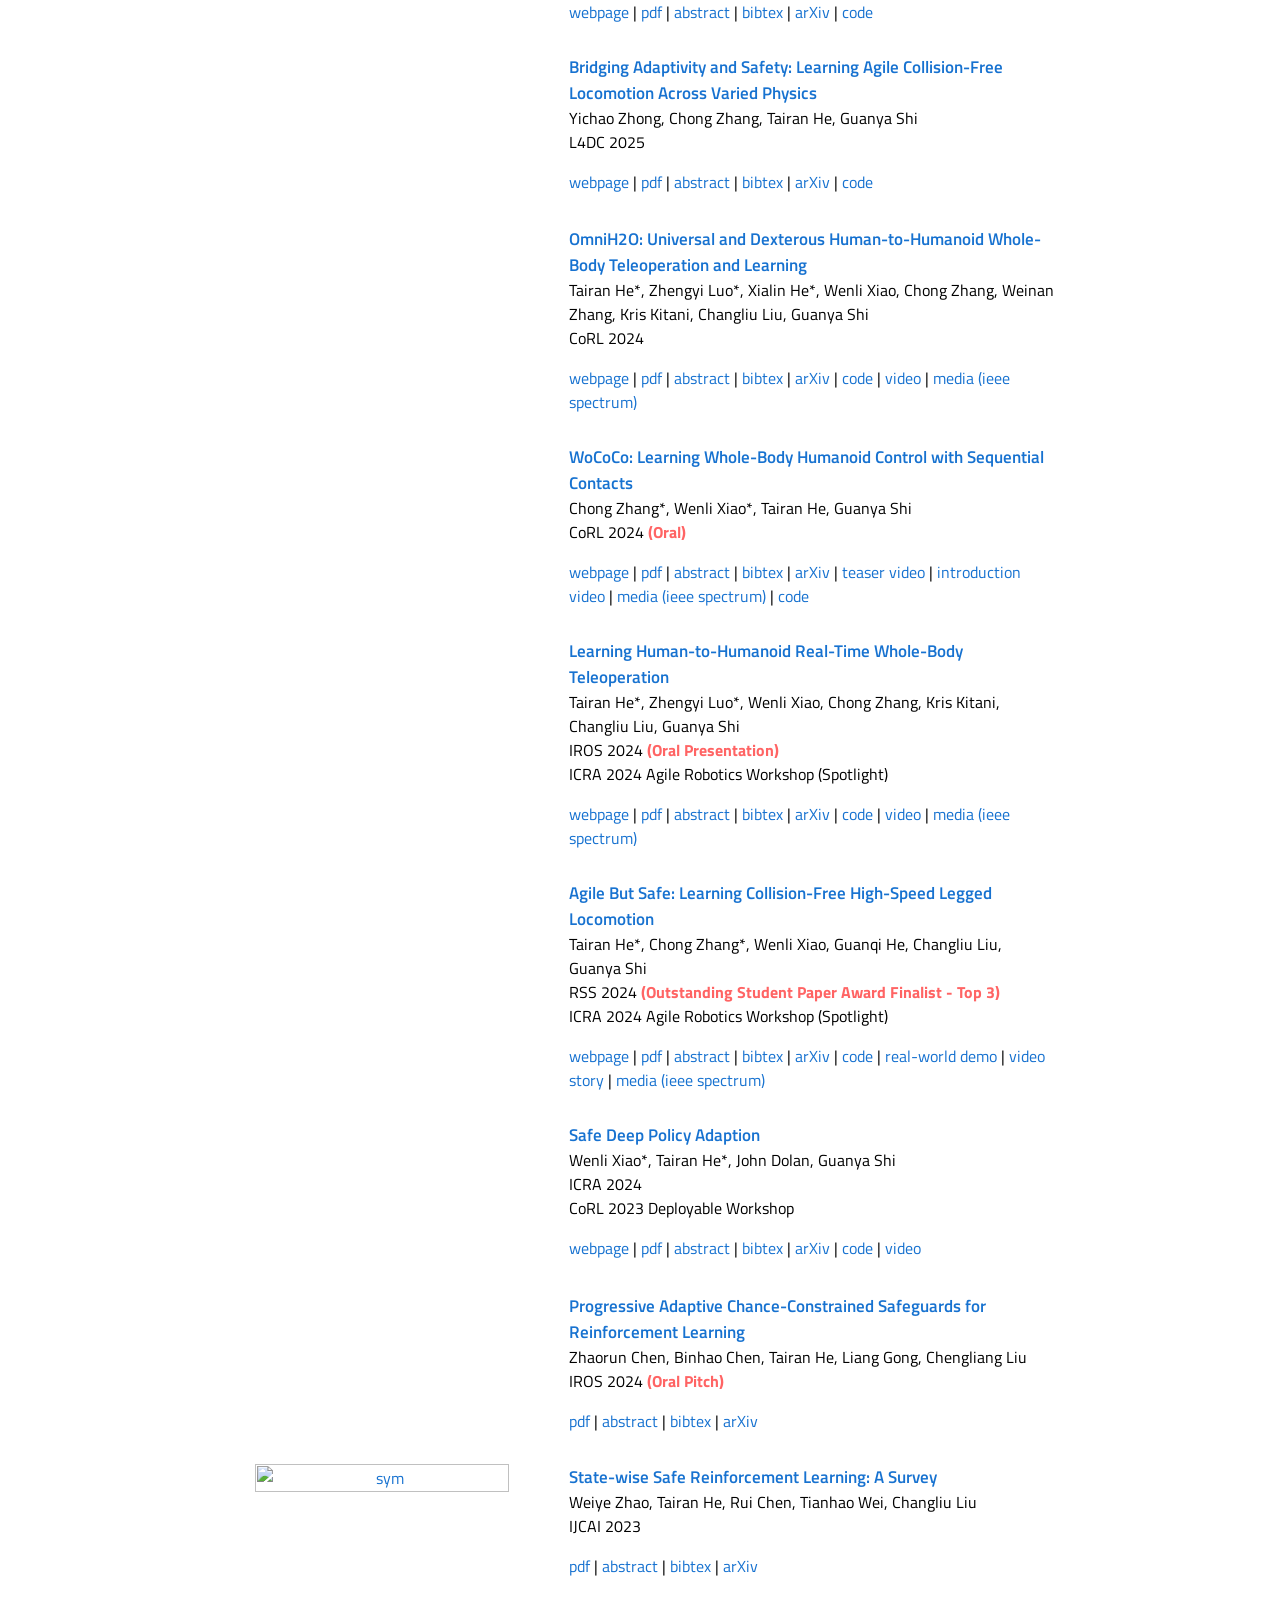
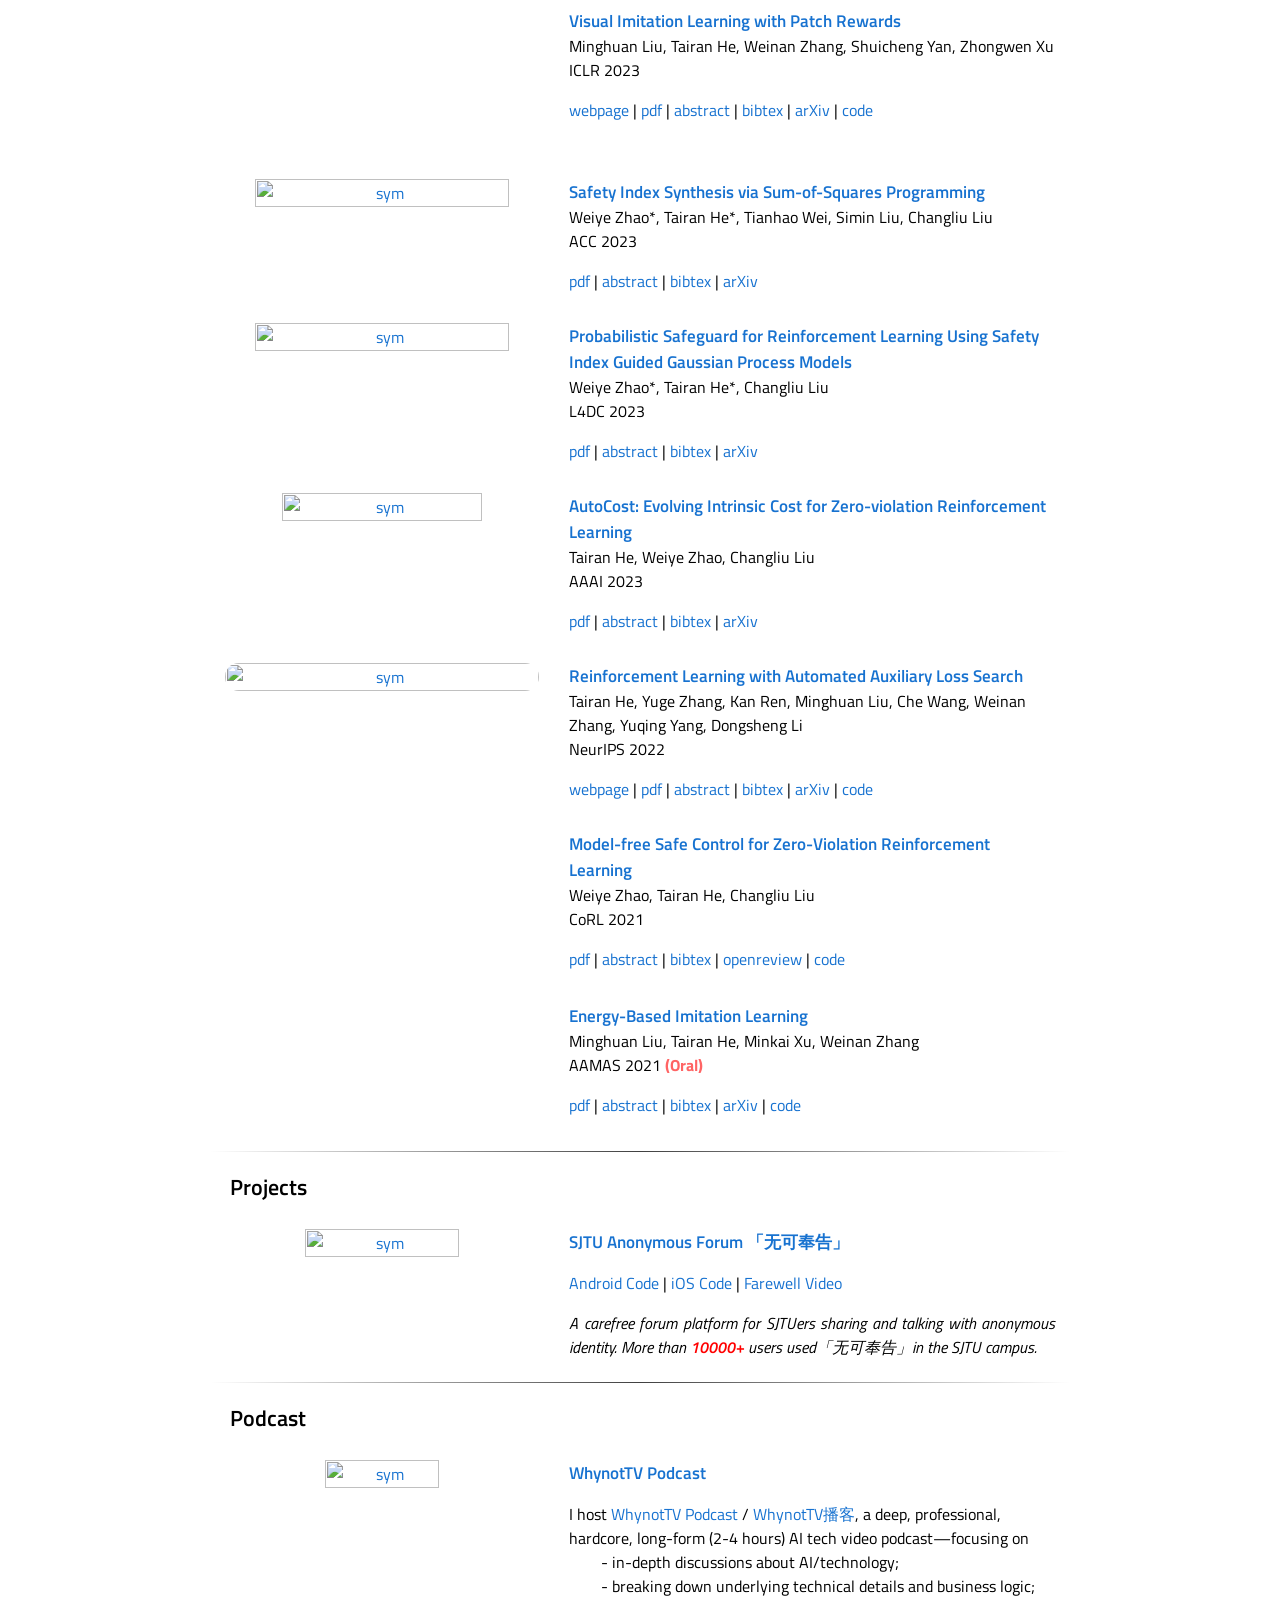
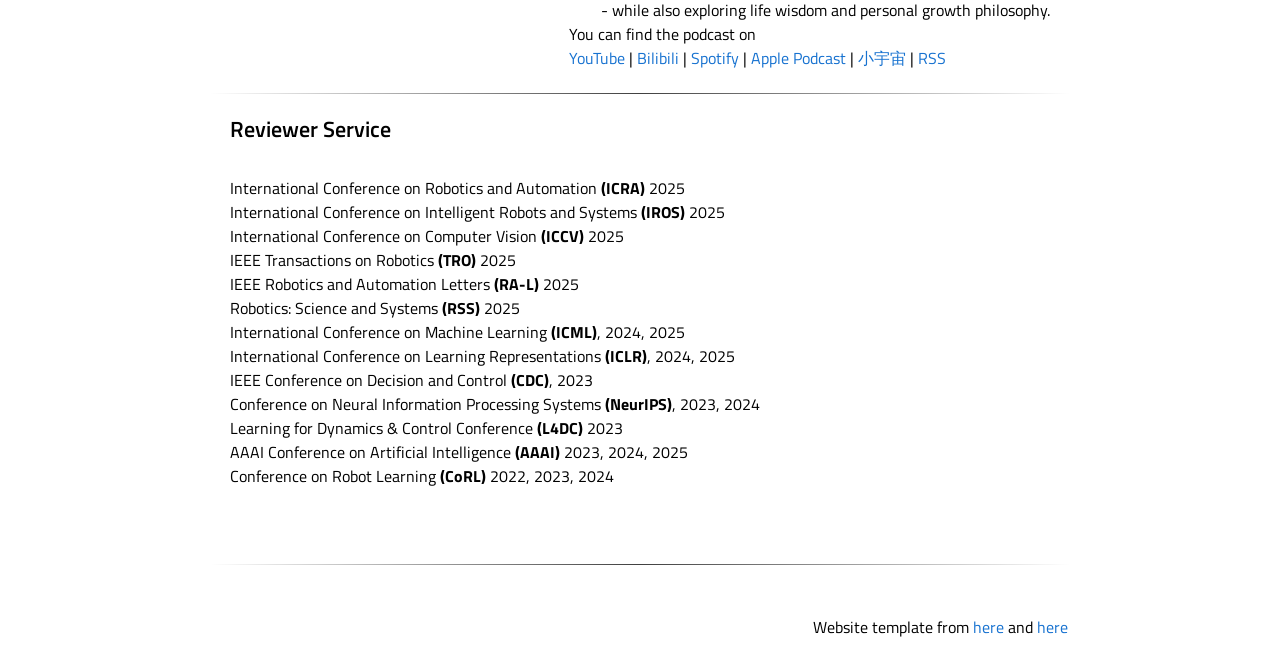
==== commit 14d6a64d: "Update index.html" ====
--- a/index.html
+++ b/index.html
@@ -165,7 +165,7 @@
       <p><a href="https://doorman-humanoid.github.io/" id="DOORMAN">
       <heading>Opening the Sim-to-Real Door for Humanoid Pixel-to-Action Policy Transfer</heading></a><br>
       Haoru Xue*, Tairan He*, Zi Wang*, Qingwei Ben, Wenli Xiao, Zhengyi Luo, Xingye Da, Fernando Castañeda, Guanya Shi, Shankar Sastry, Linxi "Jim" Fan†, Yuke Zhu†<br>
-      2025<br>
+      CVPR 2026<br>
       </p>
       <div class="paper" id="doorman">
       <a href="https://doorman-humanoid.github.io/">webpage</a> |
@@ -202,7 +202,7 @@
       <p><a href="https://viral-humanoid.github.io/" id="VIRAL">
       <heading>VIRAL: Visual Sim-to-Real at Scale for Humanoid Loco-Manipulation</heading></a><br>
       Tairan He*, Zi Wang*, Haoru Xue*, Qingwei Ben*, Zhengyi Luo, Wenli Xiao, Ye Yuan, Xingye Da, Fernando Castañeda, Shankar Sastry, Changliu Liu, Guanya Shi, Linxi "Jim" Fan†, Yuke Zhu†<br>
-      2025<br>
+      CVPR 2026<br>
       </p>
       <div class="paper" id="viral">
       <a href="https://viral-humanoid.github.io/">webpage</a> |
@@ -320,7 +320,7 @@
       <p><a href="https://lecar-lab.github.io/falcon-humanoid/" id="FALCON">
       <heading>FALCON: Learning Force-Adaptive Humanoid Loco-Manipulation</heading></a><br>
       Yuanhang Zhang, Yifu Yuan, Prajwal Gurunath, Tairan He, Shayegan Omidshafiei, Ali-akbar Agha-mohammadi, Marcell Vazquez-Chanlatte, Liam Pedersen, Guanya Shi<br>
-      2025<br>
+      L4DC 2026<br>
       </p>
       <div class="paper" id="falcon">
       <a href="https://lecar-lab.github.io/falcon-humanoid/">webpage</a> |
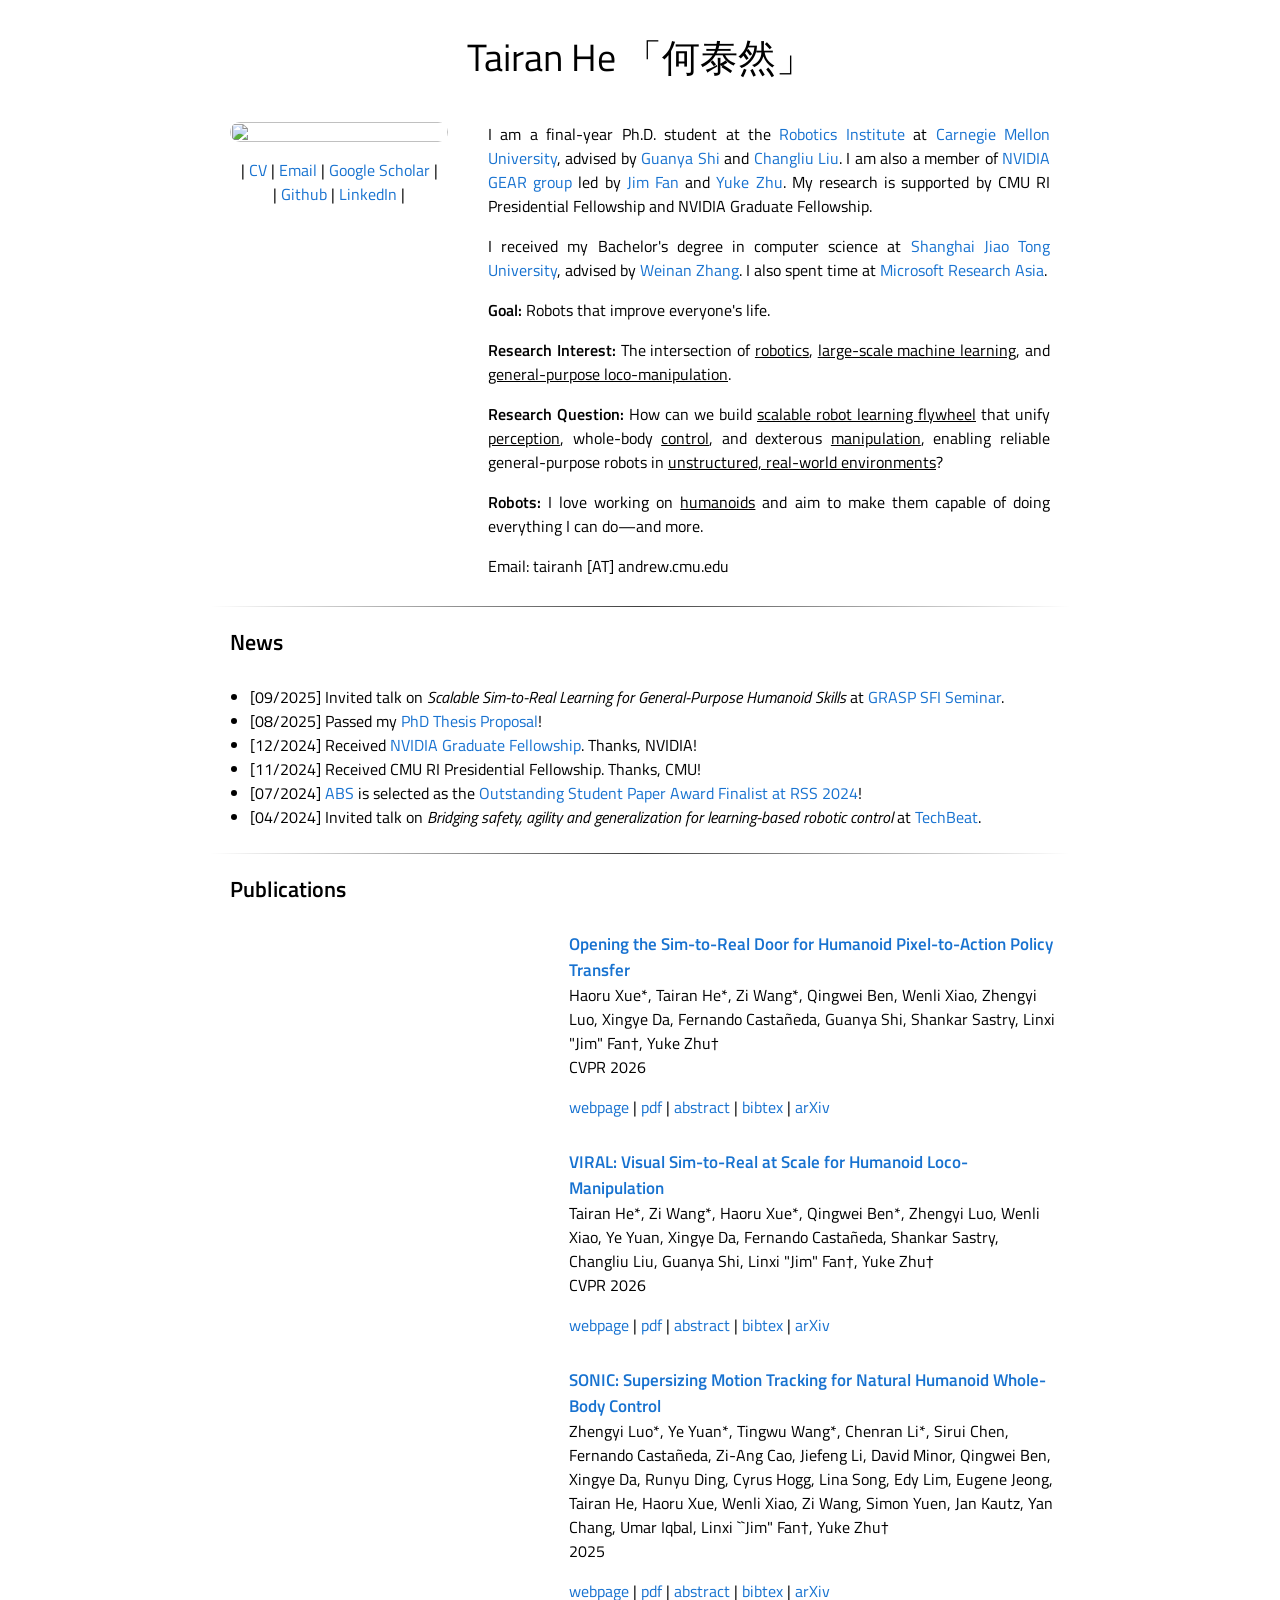
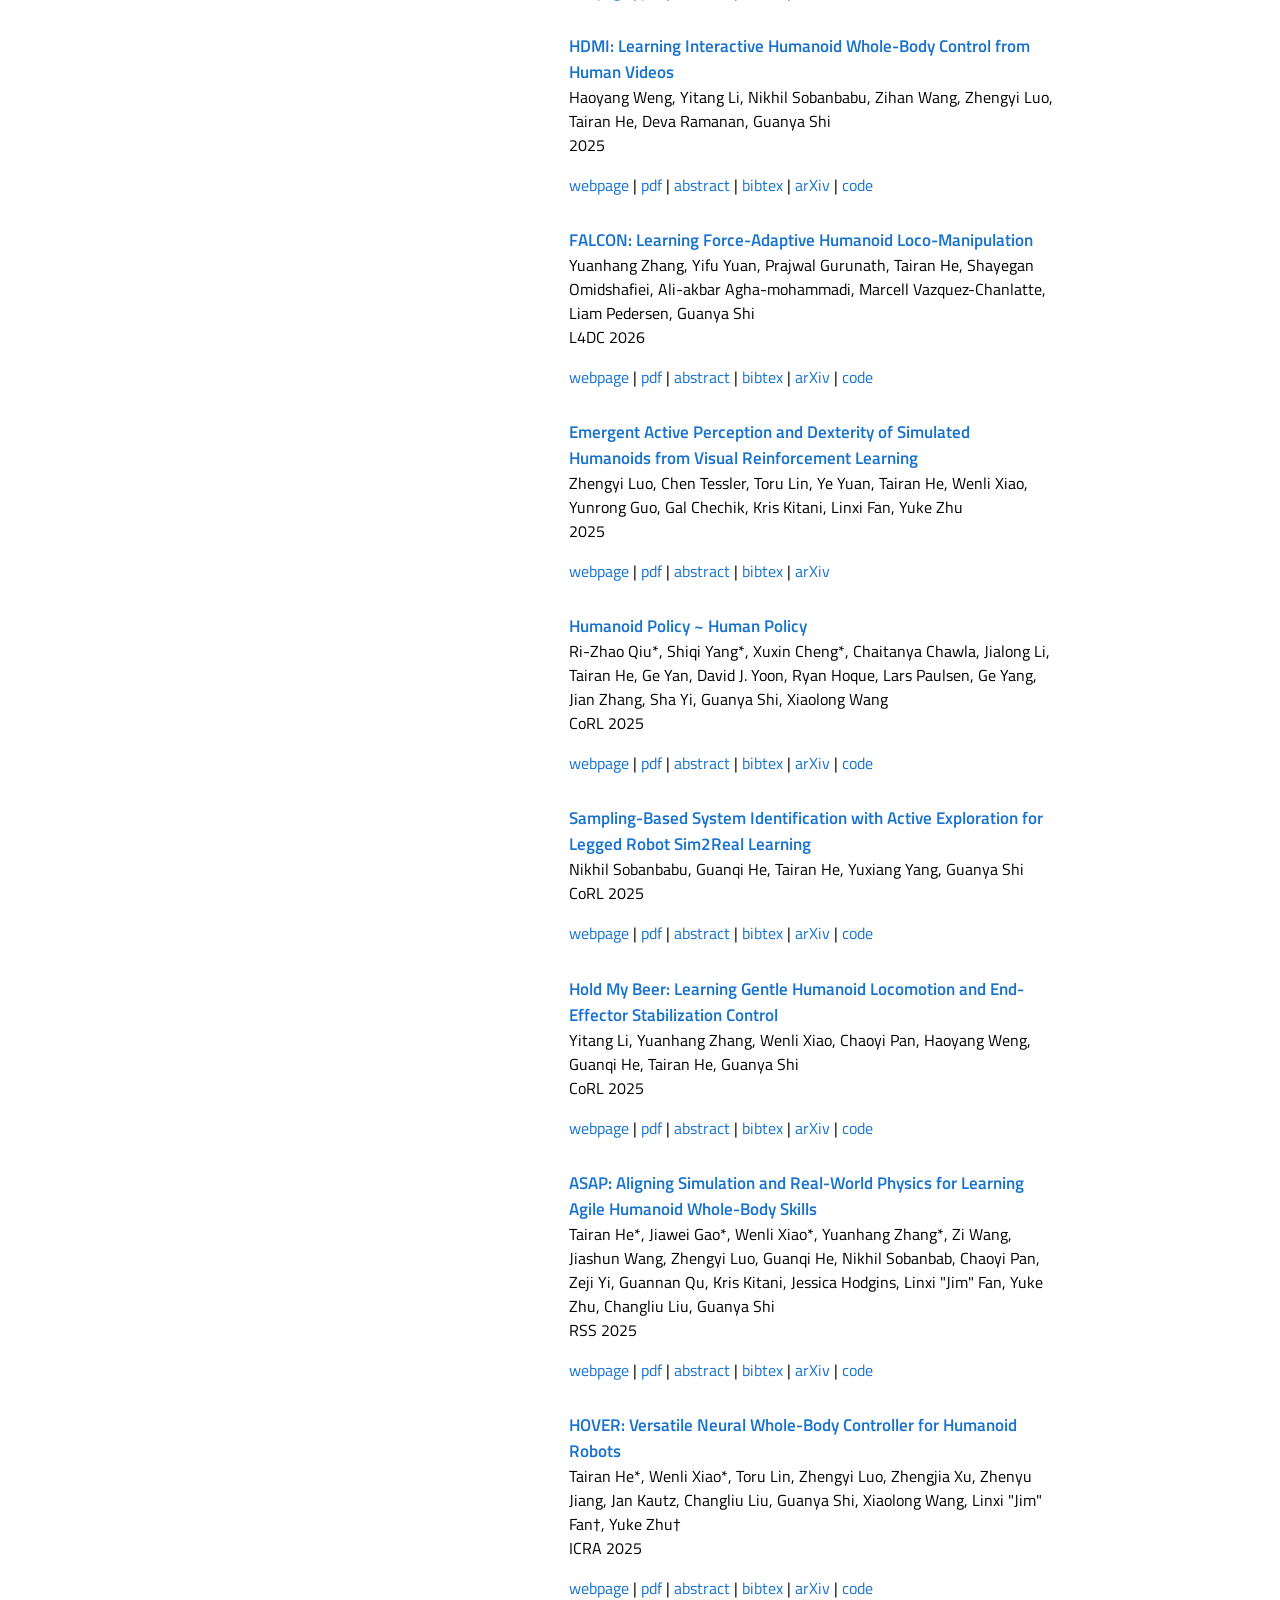
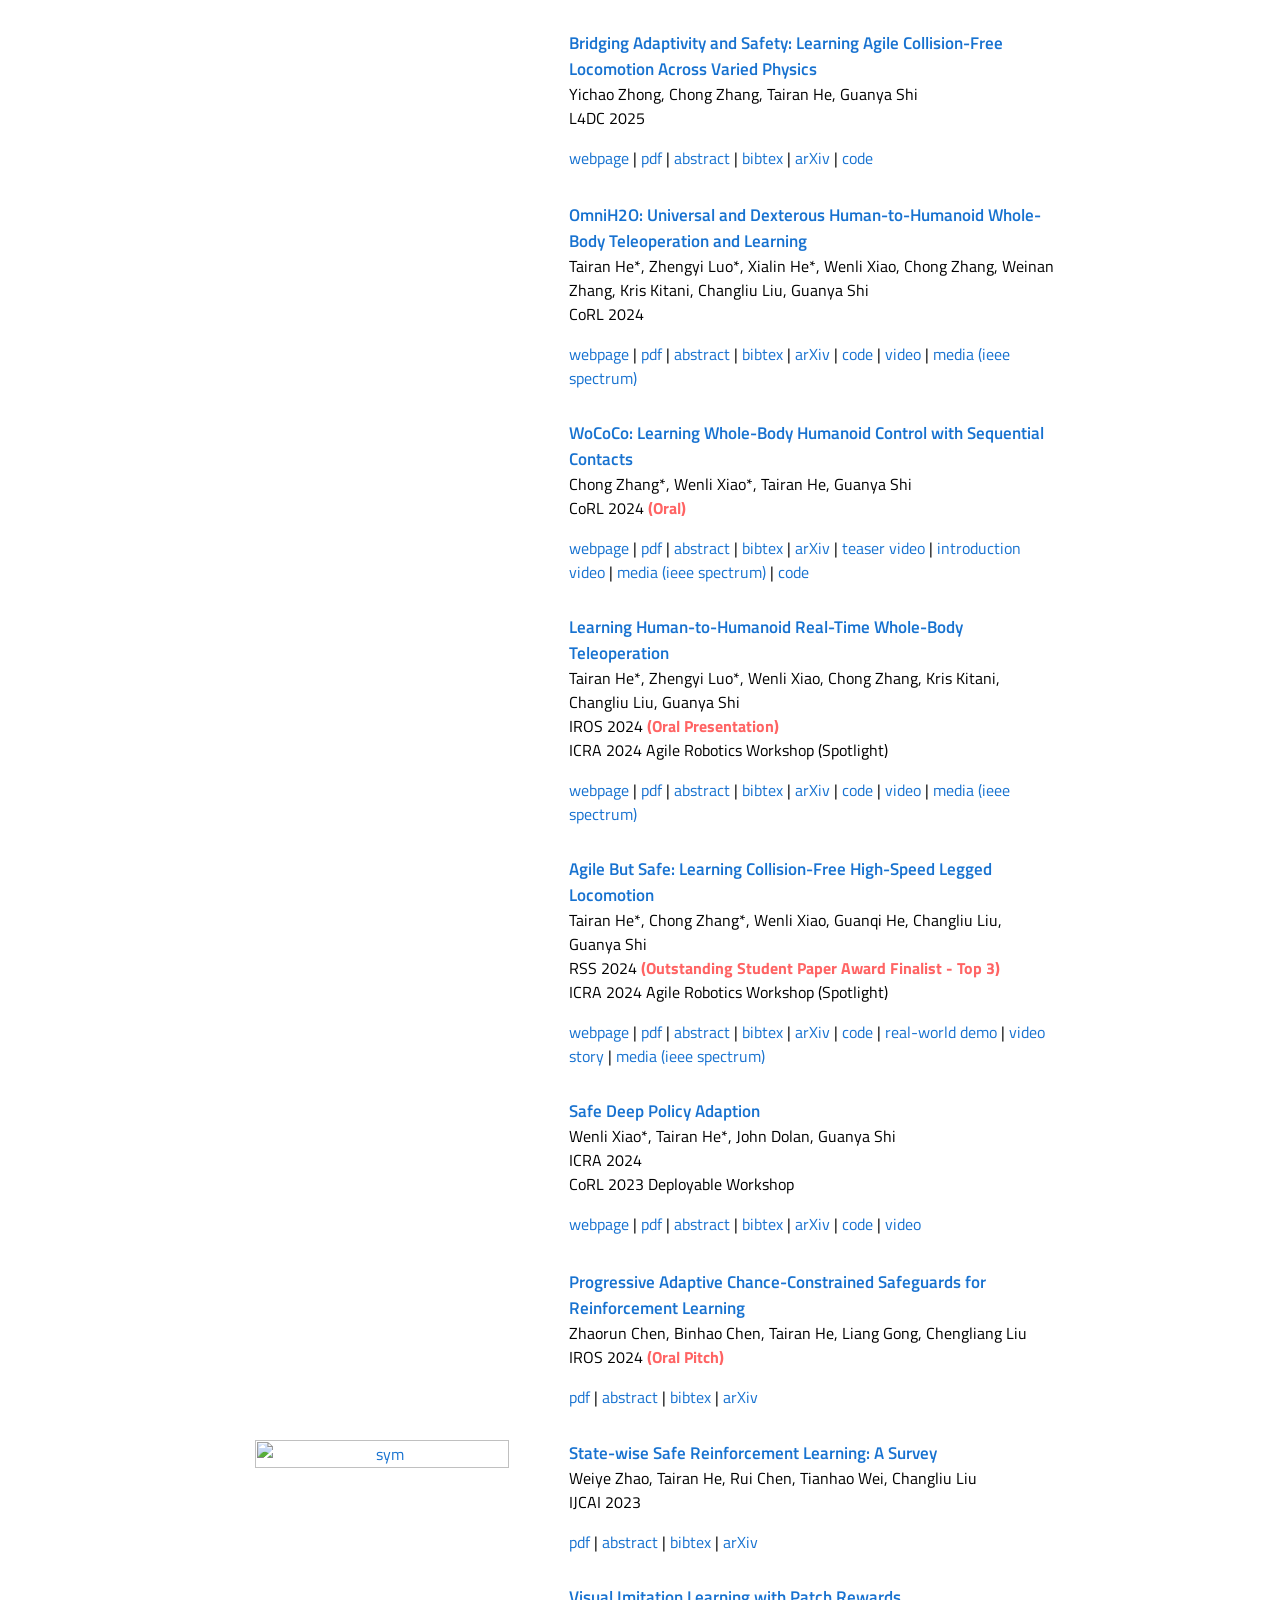
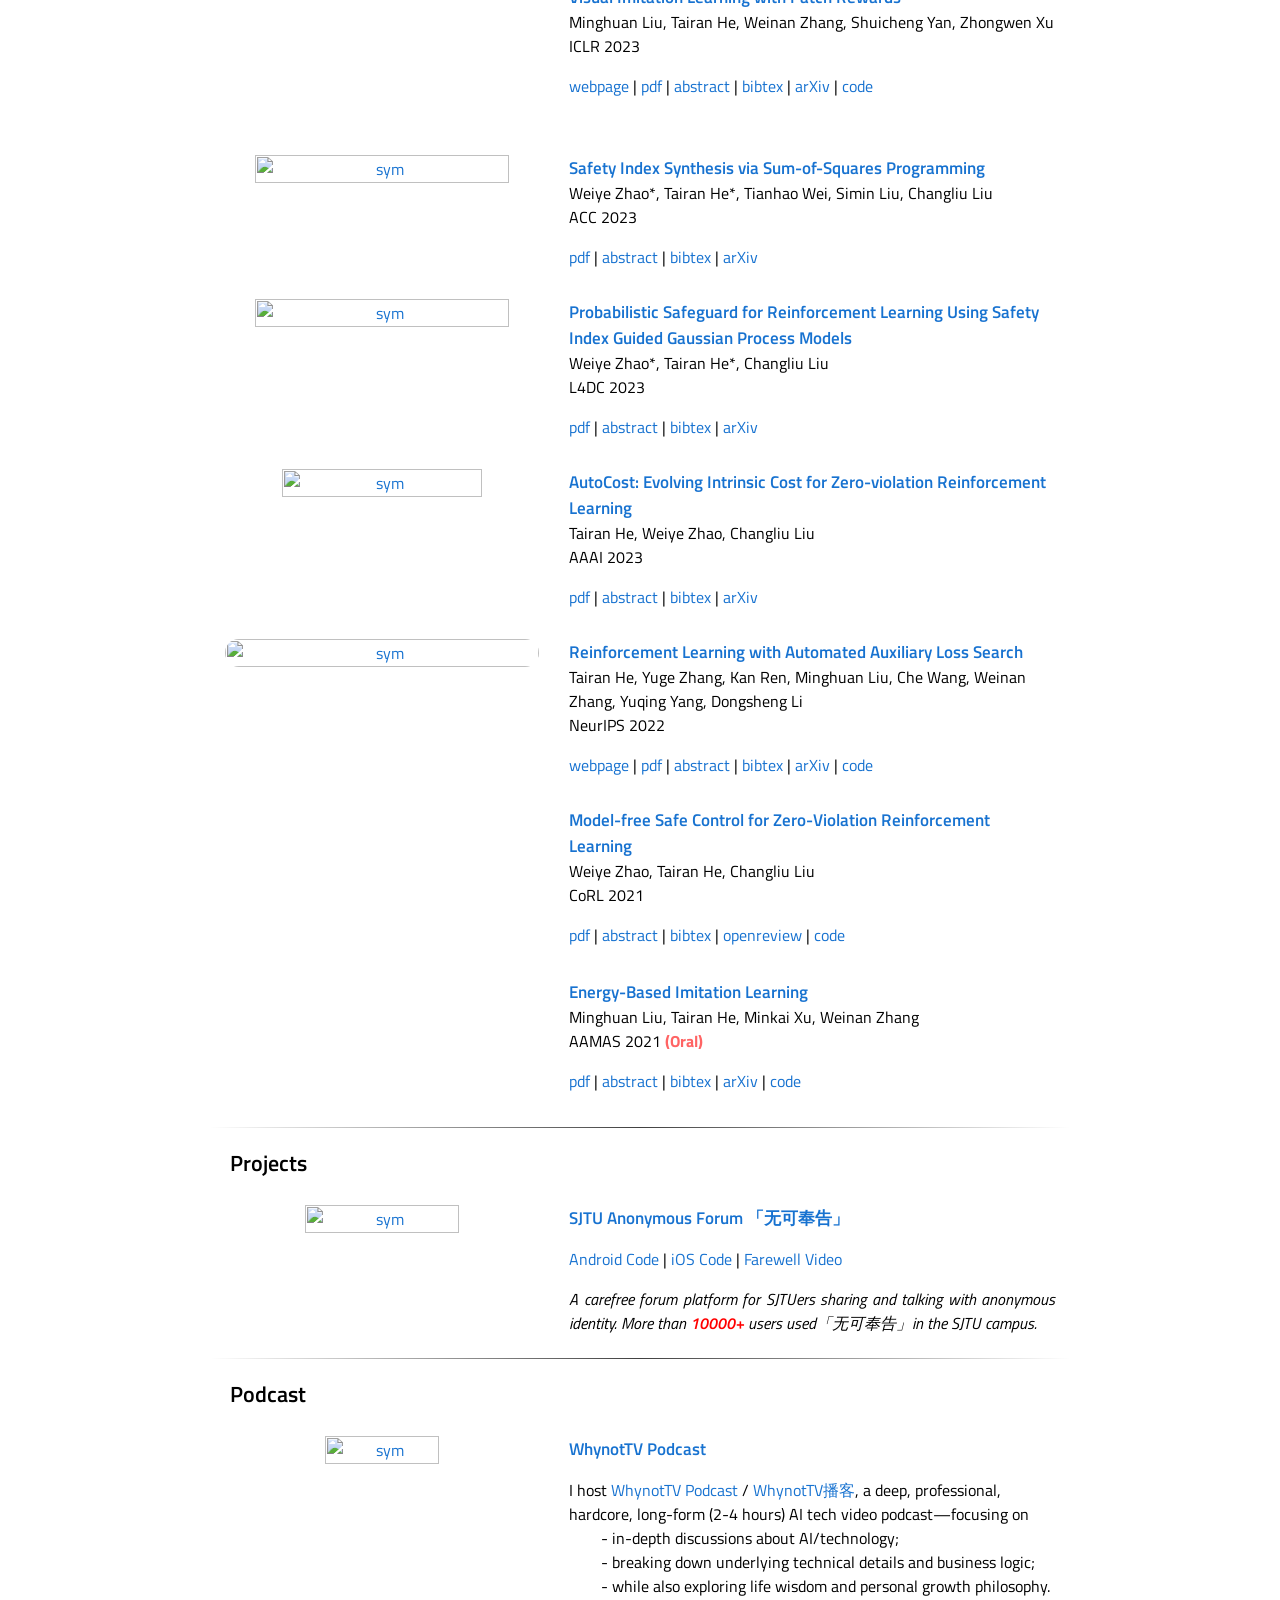
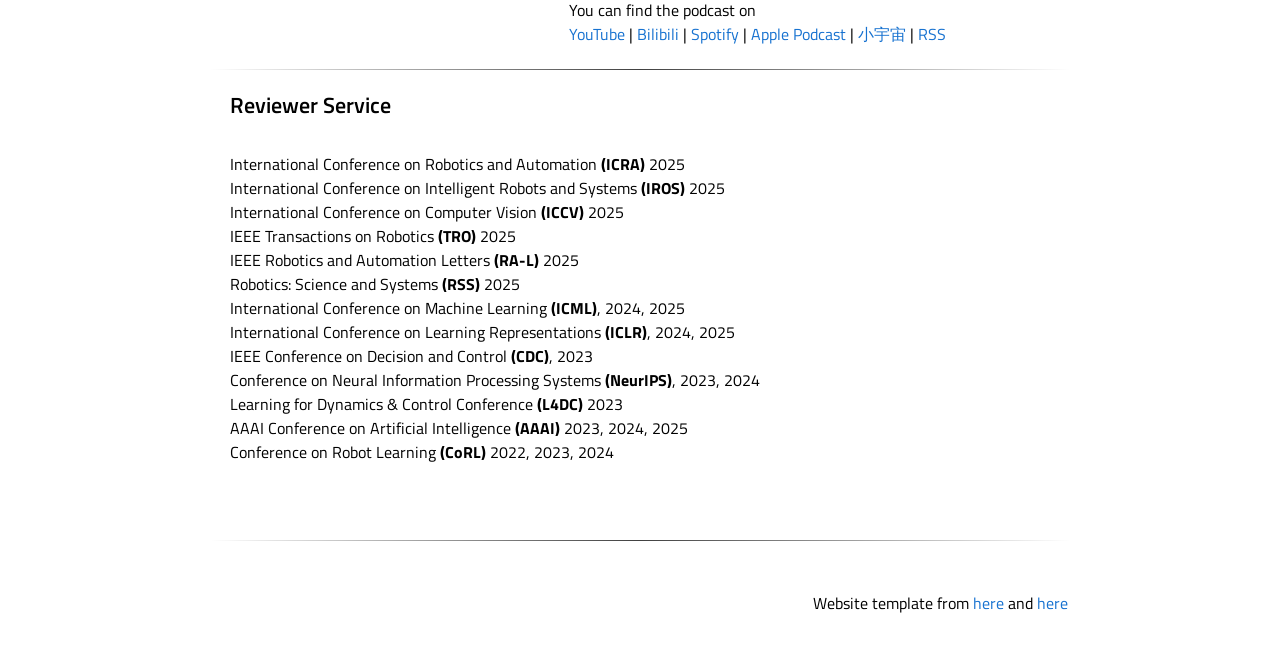
==== commit 1a0fdb1a: "Update index.html" ====
--- a/index.html
+++ b/index.html
@@ -93,11 +93,11 @@
     | <a href="https://github.com/TairanHe">Github</a> | 
     <a href="https://www.linkedin.com/in/tairan-he-41a904294/">LinkedIn</a> |
     <br/>
-    | <a href="https://www.youtube.com/@whynottv1999">YouTube</a> | 
-    <a href="https://space.bilibili.com/14145636">Bilibili</a> | 
-    <br/>
-    | <a href="/podcast_en">WhynotTV Podcast</a> | 
-    <a href="/podcast_cn">播客</a> | 
+    <!-- | <a href="https://www.youtube.com/@whynottv1999">YouTube</a> | 
+    <a href="https://space.bilibili.com/14145636">Bilibili</a> |  -->
+    <!-- <br/> -->
+    <!-- | <a href="/podcast_en">WhynotTV Podcast</a> | 
+    <a href="/podcast_cn">播客</a> |  -->
     </p>
     <p align="center" style="margin-top:-8px;"><iframe id="twitter-widget-0" scrolling="no" frameborder="0" allowtransparency="true" allowfullscreen="true" class="twitter-follow-button twitter-follow-button-rendered" style="position: static; visibility: visible; width: 156px; height: 20px;" title="Twitter Follow Button" src="https://platform.twitter.com/widgets/follow_button.2f70fb173b9000da126c79afe2098f02.en.html#dnt=false&amp;id=twitter-widget-0&amp;lang=en&amp;screen_name=TairanHe99&amp;show_count=false&amp;show_screen_name=true&amp;size=m&amp;time=1706734206165" data-screen-name=""></iframe><script async="" src="https://platform.twitter.com/widgets.js" charset="utf-8"></script></p>
     </td>
@@ -130,7 +130,7 @@
       <ul>
         <li>[09/2025] Invited talk on <i>Scalable Sim-to-Real Learning for General-Purpose Humanoid Skills</i> at <a href="https://www.youtube.com/watch?v=sRpx2hkap98">GRASP SFI Seminar</a>.</li> 
         <li>[08/2025] Passed my <a href="https://www.cs.cmu.edu/calendar/188964850">PhD Thesis Proposal</a>!</li> 
-        <li>[07/2025] Hosted <a href="/podcast_en">WhynotTV Podcast</a> / <a href="/podcast_cn">WhynotTV播客</a>!</li> 
+        <!-- <li>[07/2025] Hosted <a href="/podcast_en">WhynotTV Podcast</a> / <a href="/podcast_cn">WhynotTV播客</a>!</li>  -->
         <li>[12/2024] Received <a href="https://research.nvidia.com/graduate-fellowships/2025">NVIDIA Graduate Fellowship</a>. Thanks, NVIDIA!</li> 
         <li>[11/2024] Received CMU RI Presidential Fellowship. Thanks, CMU!</li> 
         <li>[07/2024] <a href="https://agile-but-safe.github.io/">ABS</a> is selected as the <a href="https://roboticsconference.org/2024/program/awards/">Outstanding Student Paper Award Finalist at RSS 2024</a>!</li>
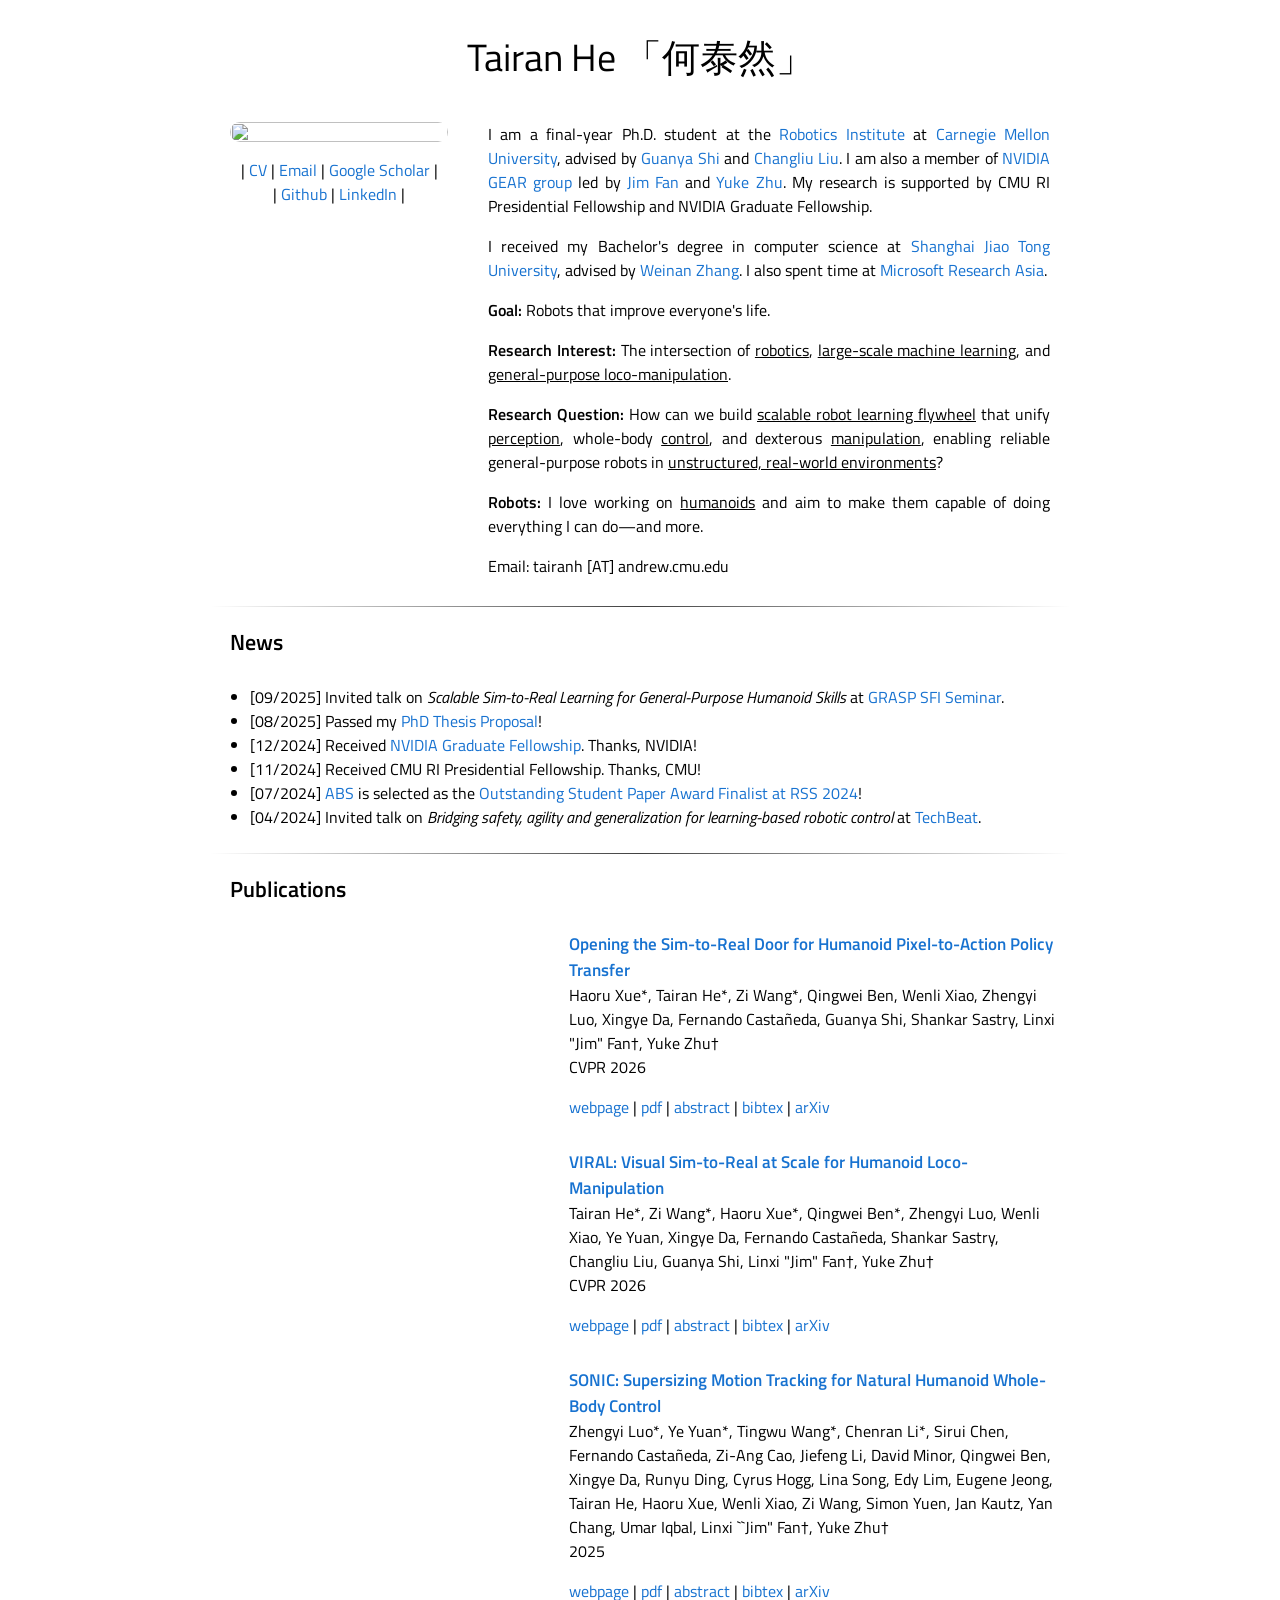
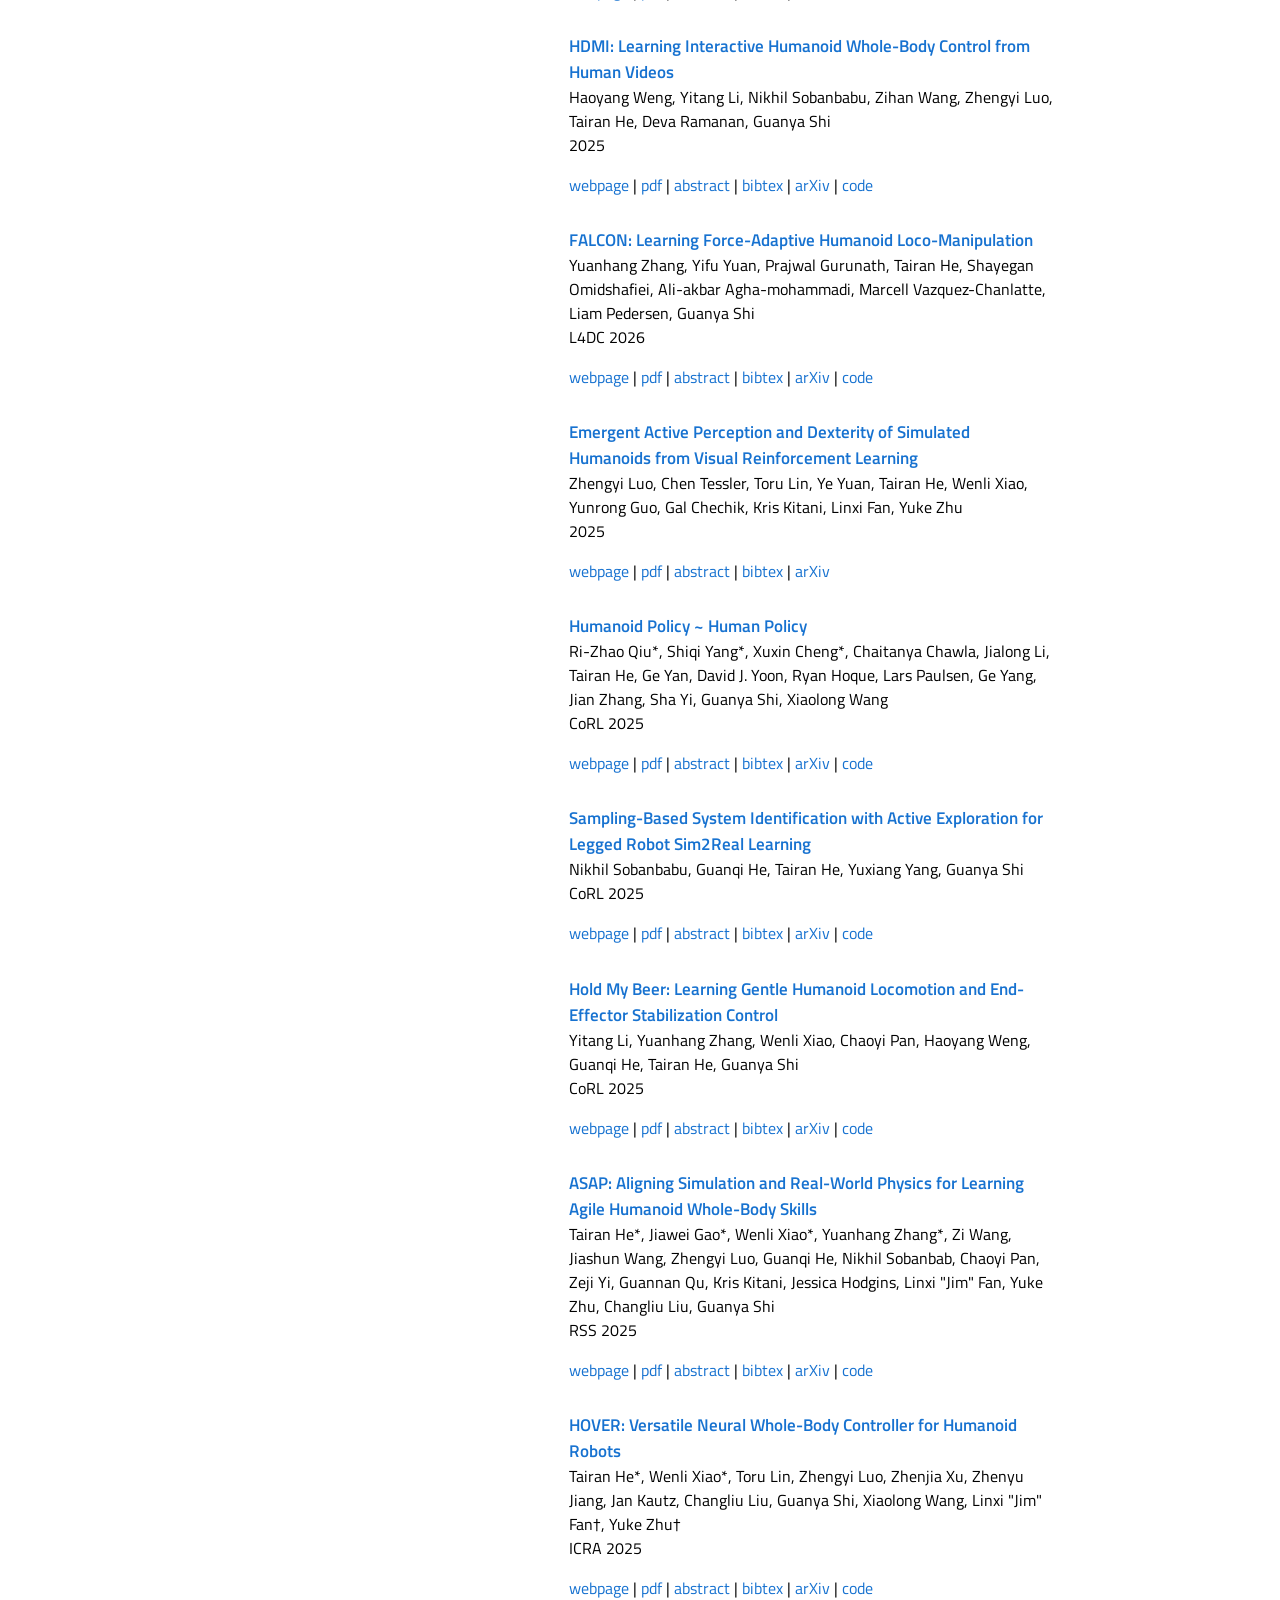
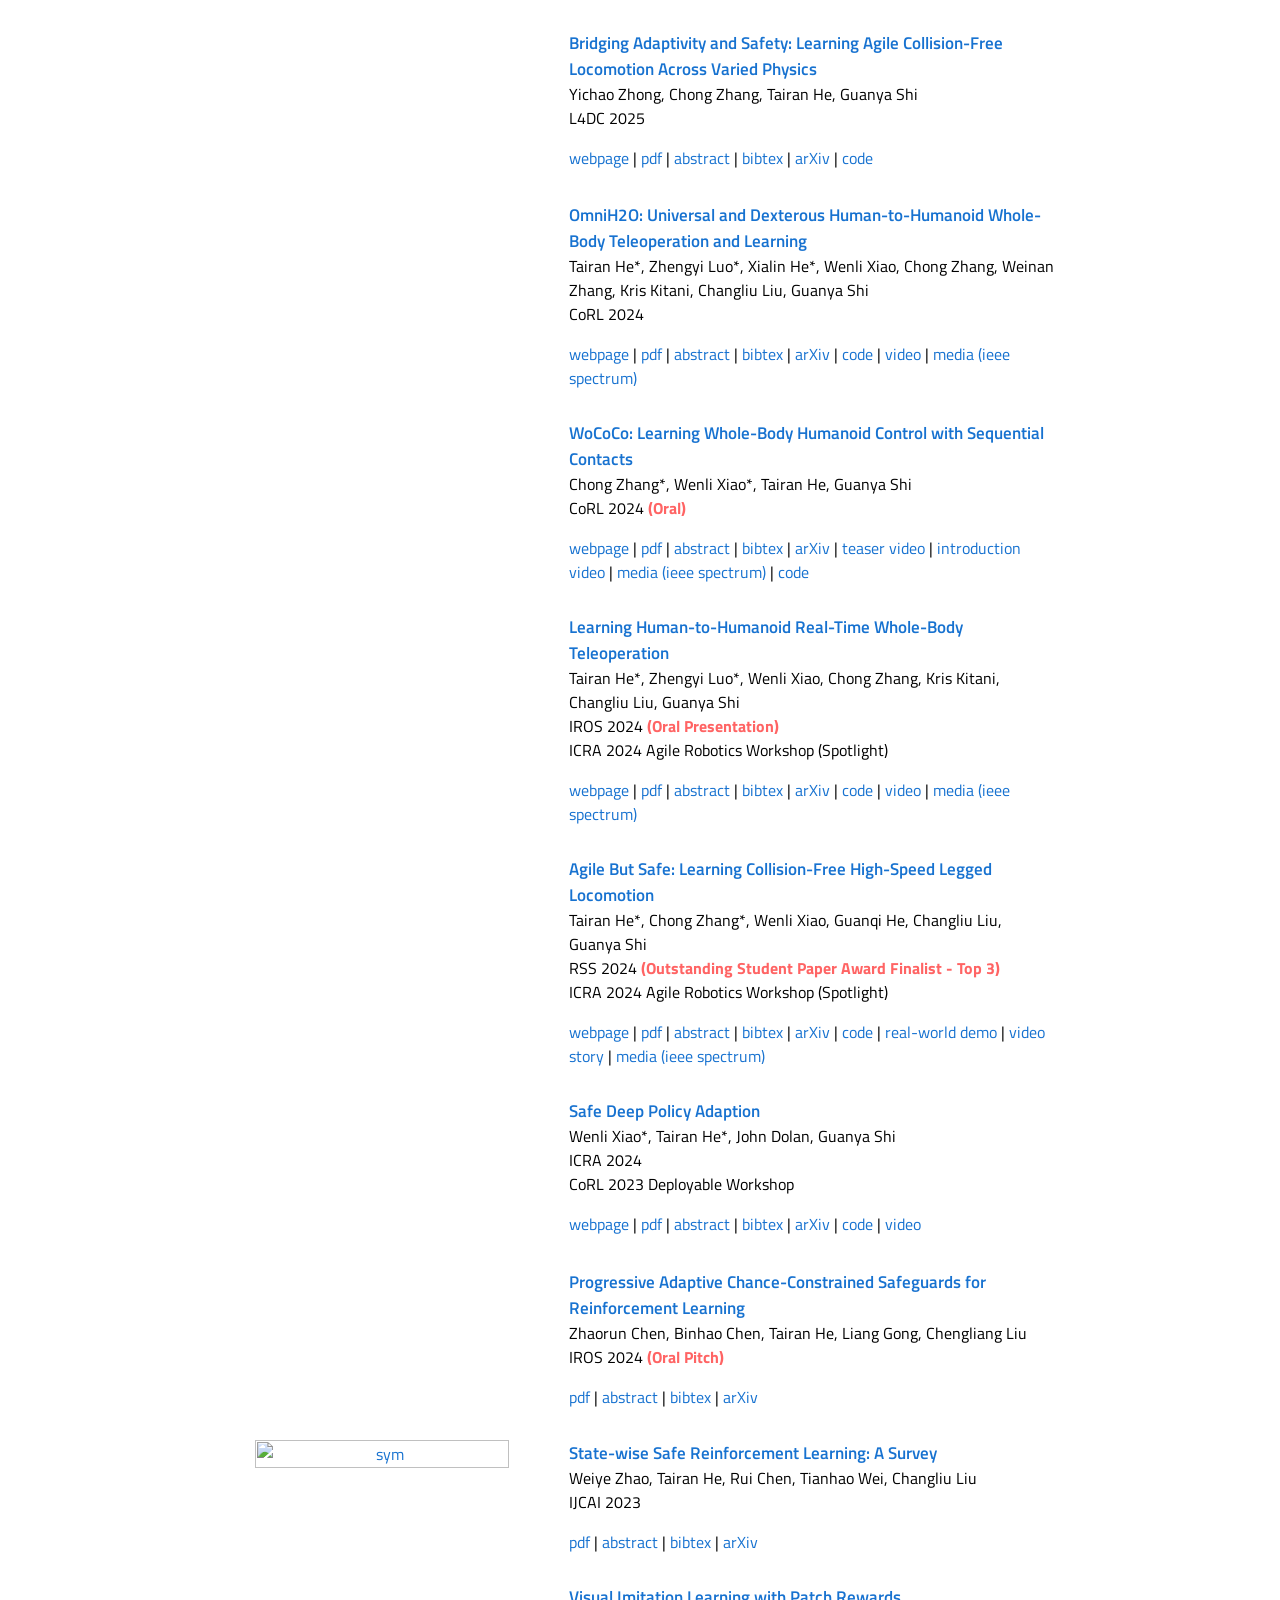
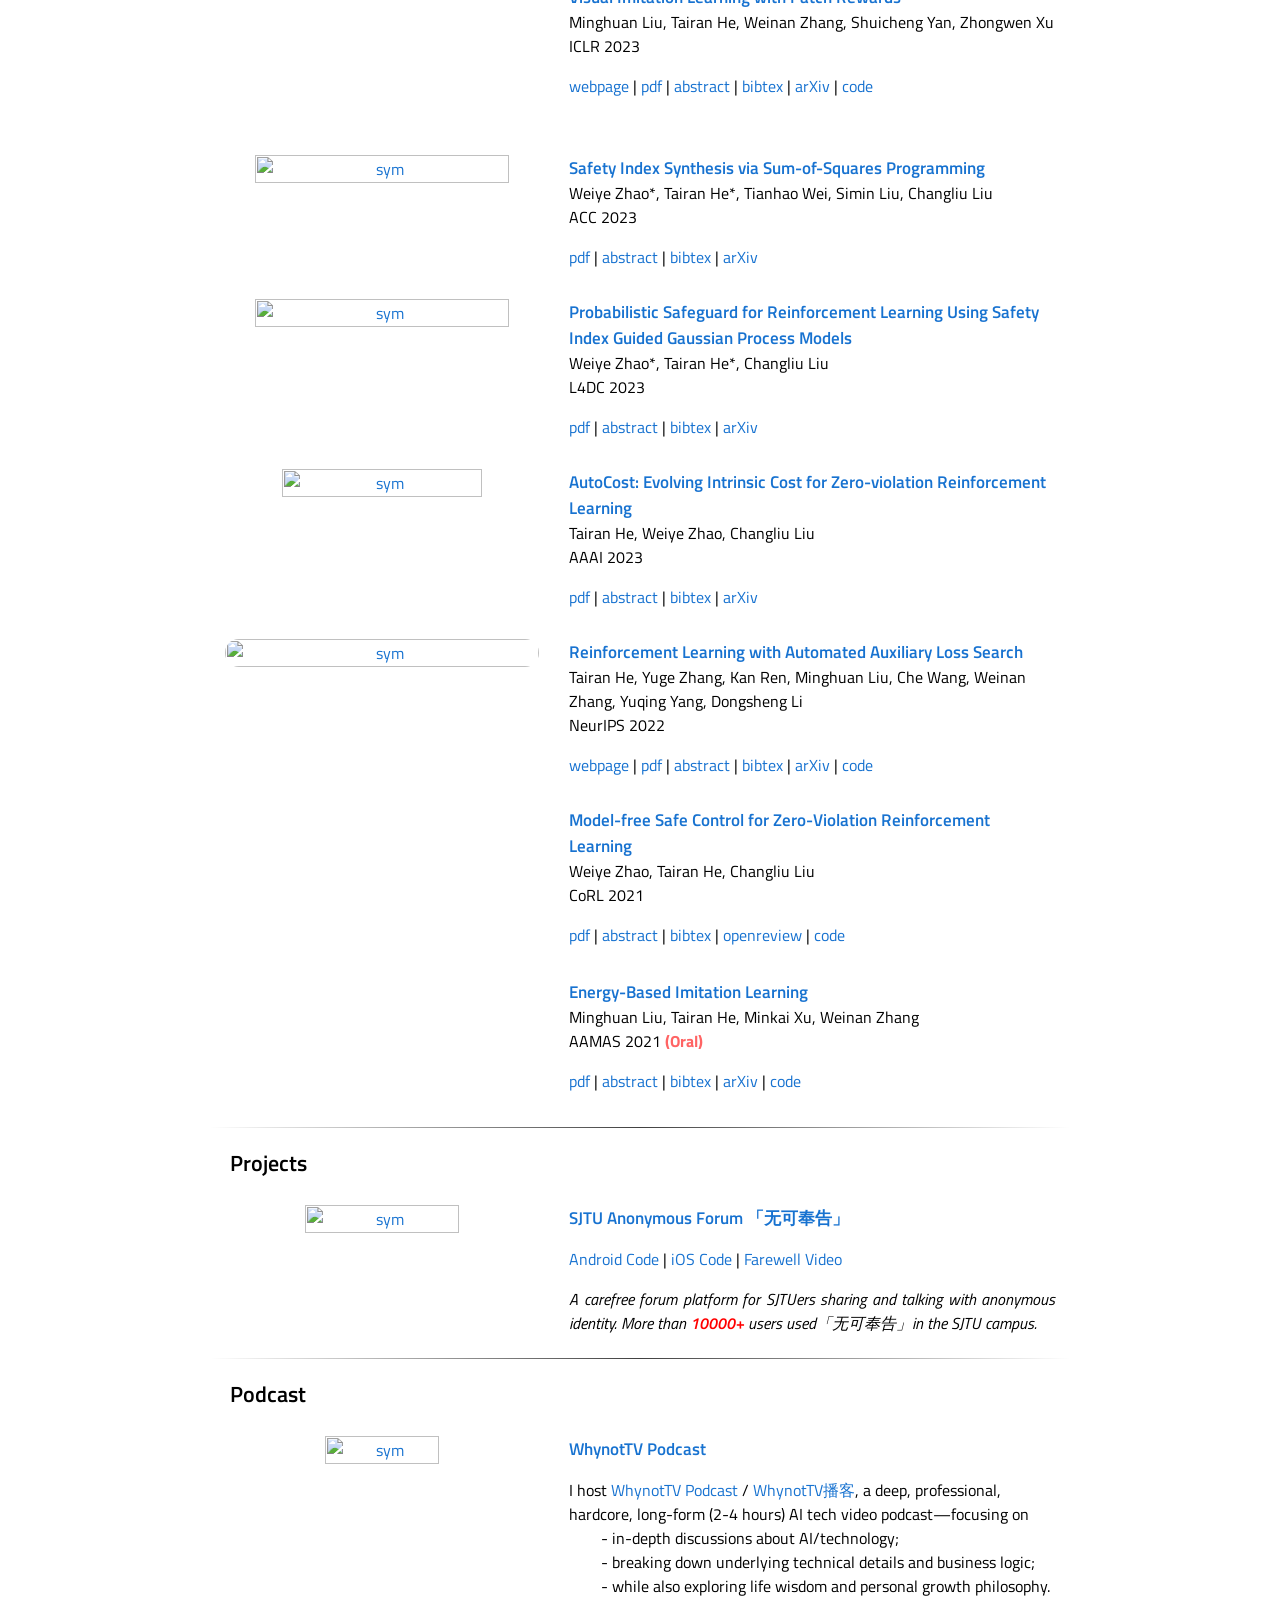
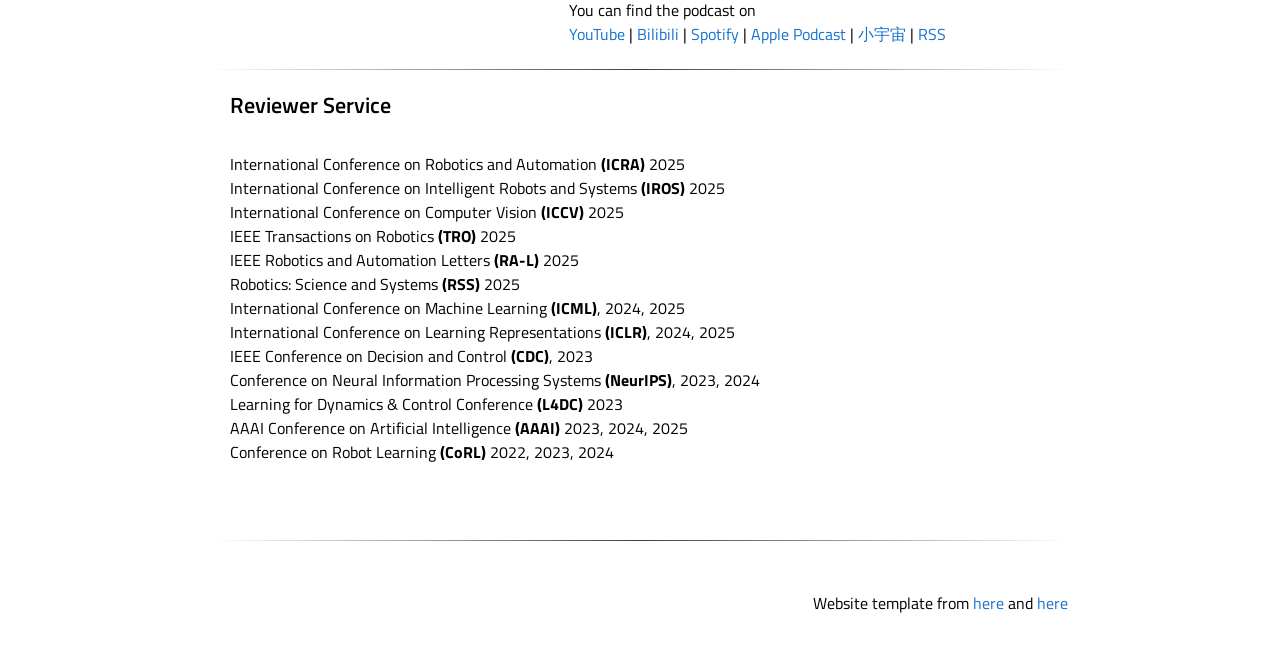
==== commit 8f84d4f5: "Update index.html" ====
--- a/index.html
+++ b/index.html
@@ -555,7 +555,7 @@
     <td width="60%" valign="top">
       <p><a href="https://hover-versatile-humanoid.github.io/" id="HOVER">
       <heading>HOVER: Versatile Neural Whole-Body Controller for Humanoid Robots</heading></a><br>
-      Tairan He*, Wenli Xiao*, Toru Lin, Zhengyi Luo, Zhengjia Xu, Zhenyu Jiang, Jan Kautz, Changliu Liu, Guanya Shi, Xiaolong Wang, Linxi "Jim" Fan†, Yuke Zhu† <br>
+      Tairan He*, Wenli Xiao*, Toru Lin, Zhengyi Luo, Zhenjia Xu, Zhenyu Jiang, Jan Kautz, Changliu Liu, Guanya Shi, Xiaolong Wang, Linxi "Jim" Fan†, Yuke Zhu† <br>
       ICRA 2025<br>
       </p>
       <div class="paper" id="hover">
